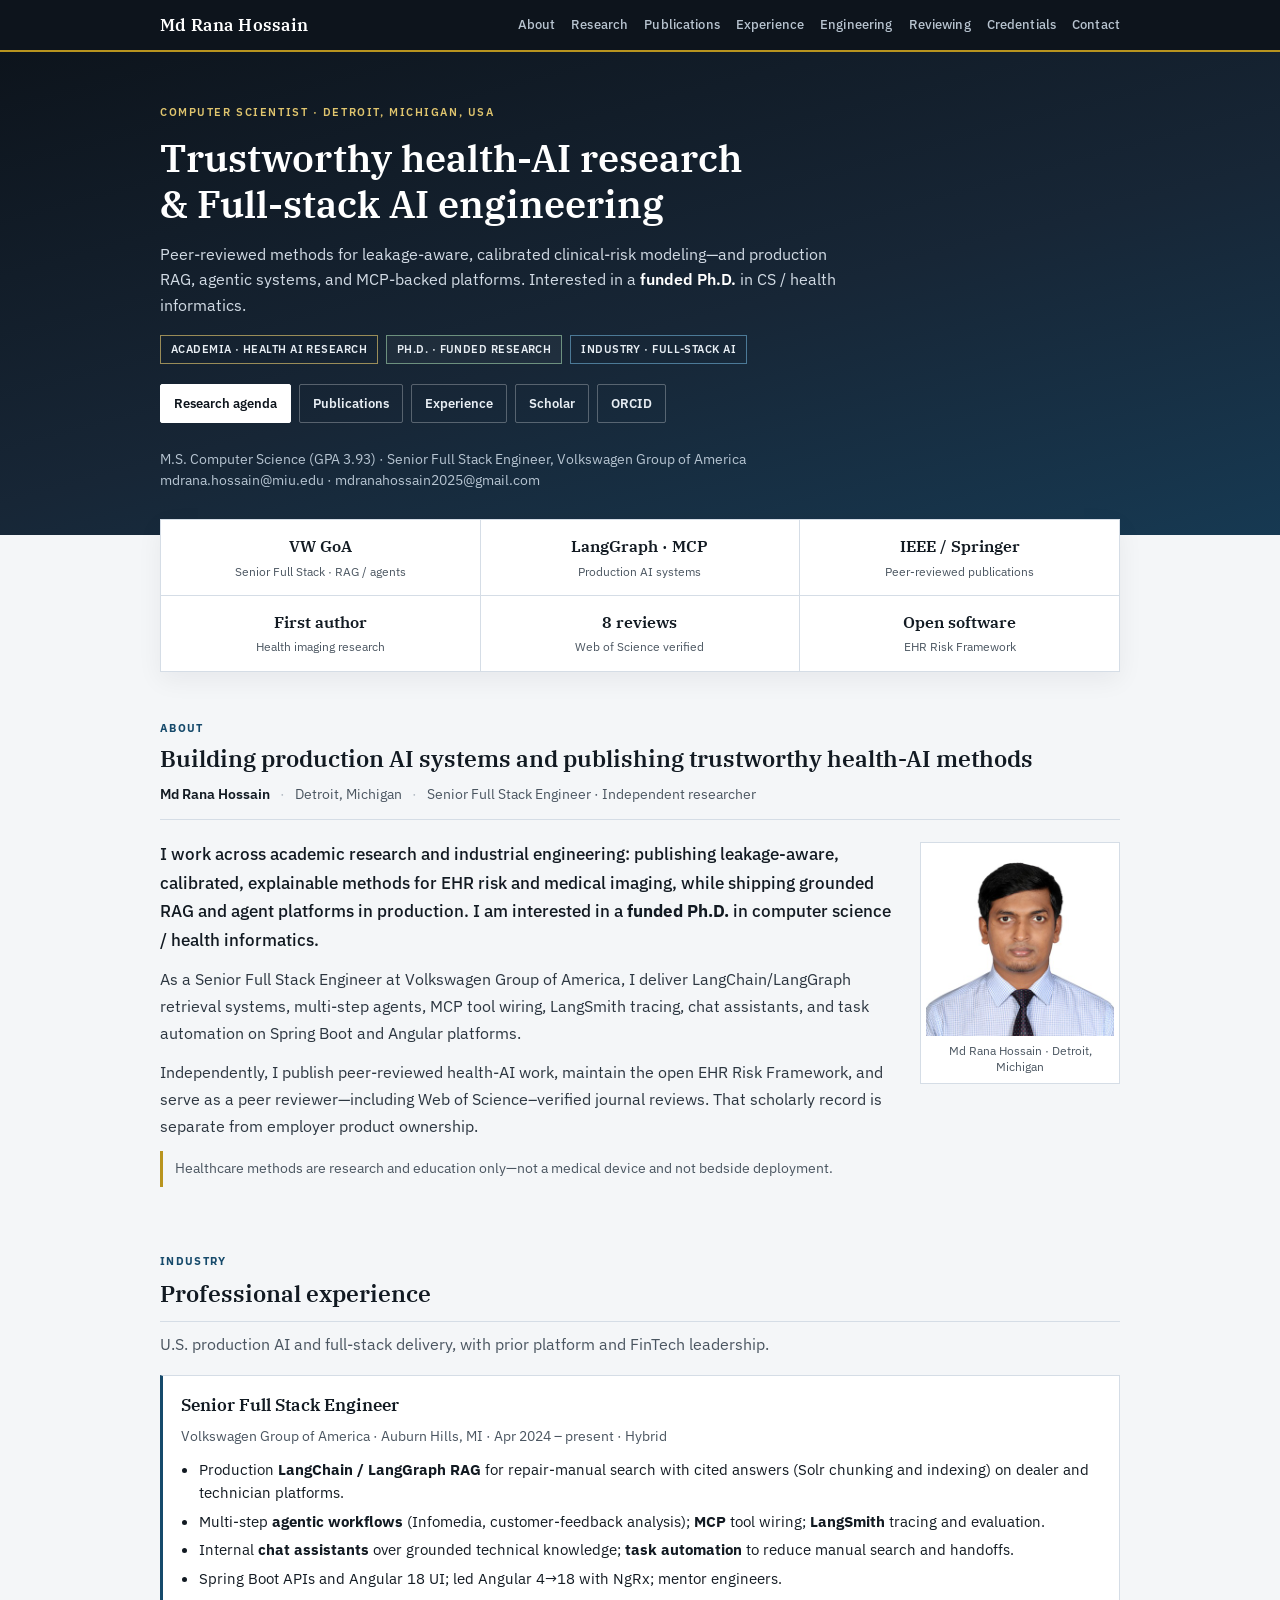
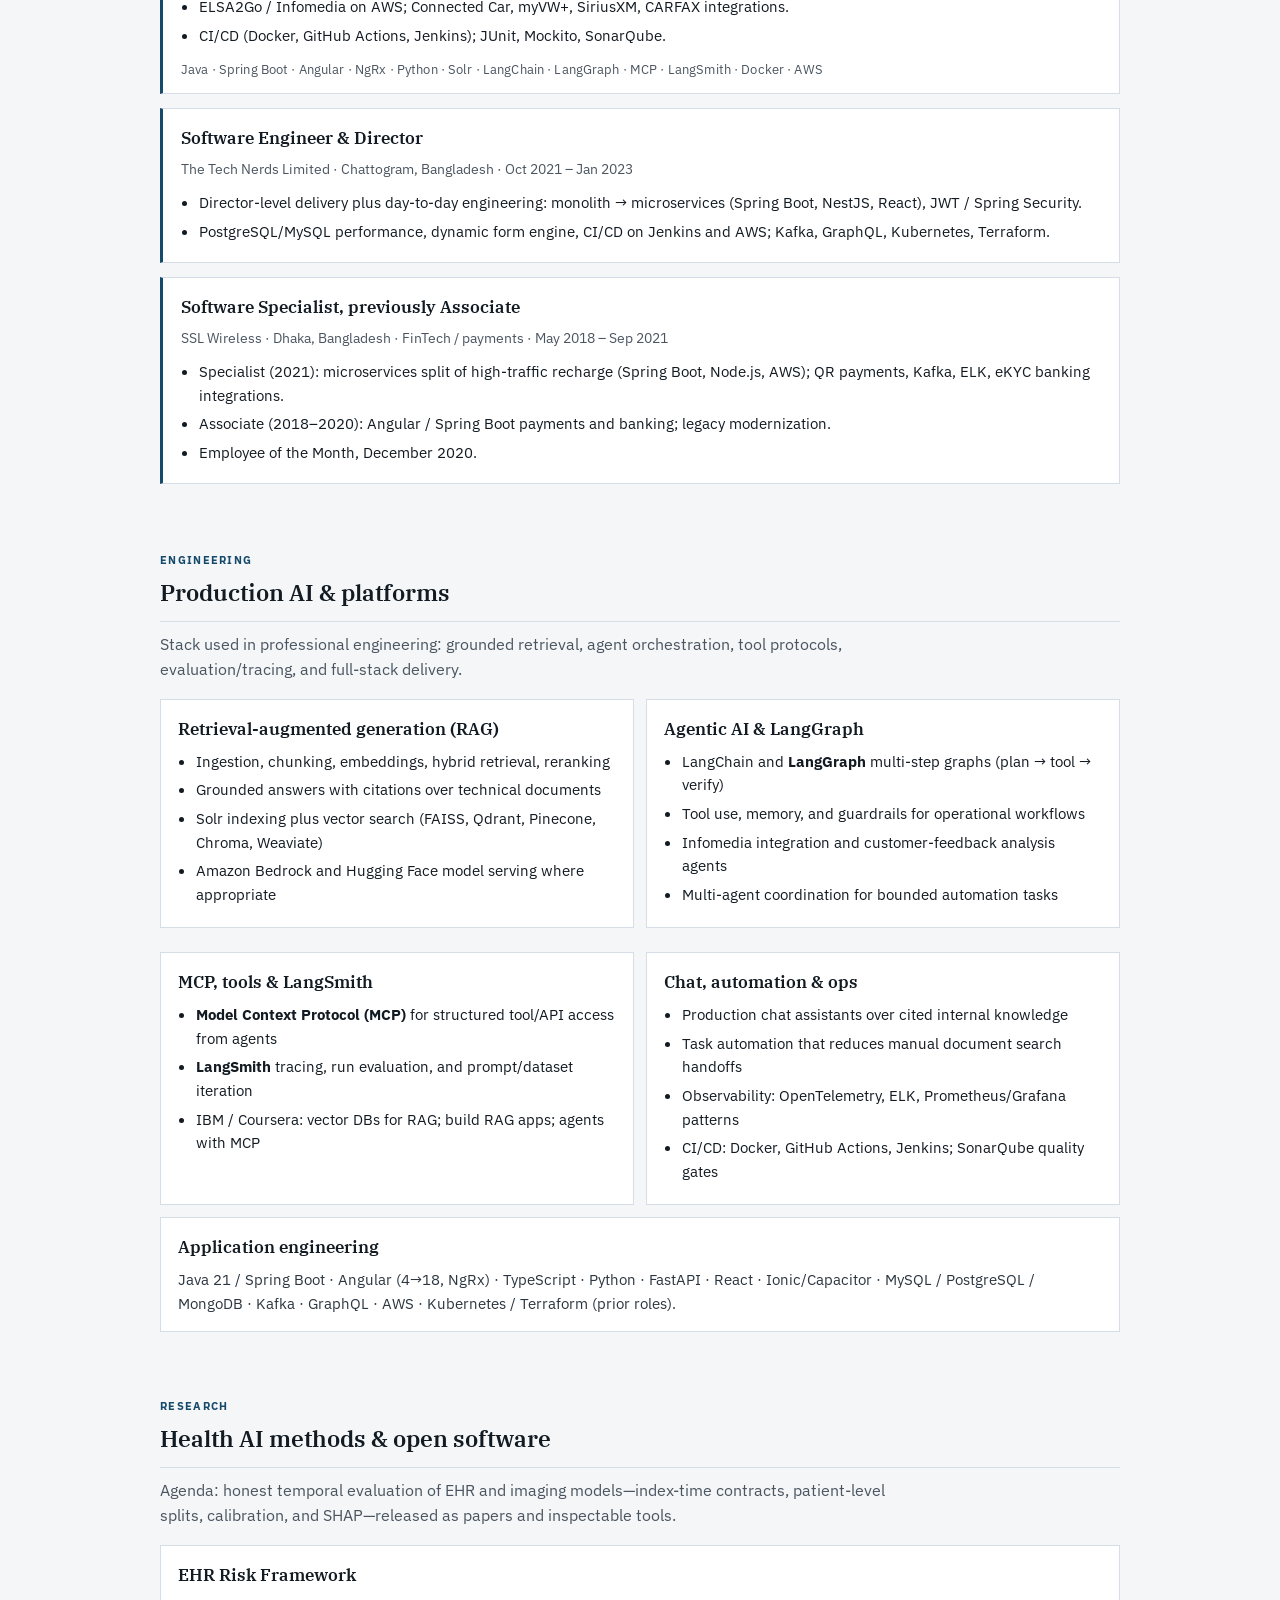
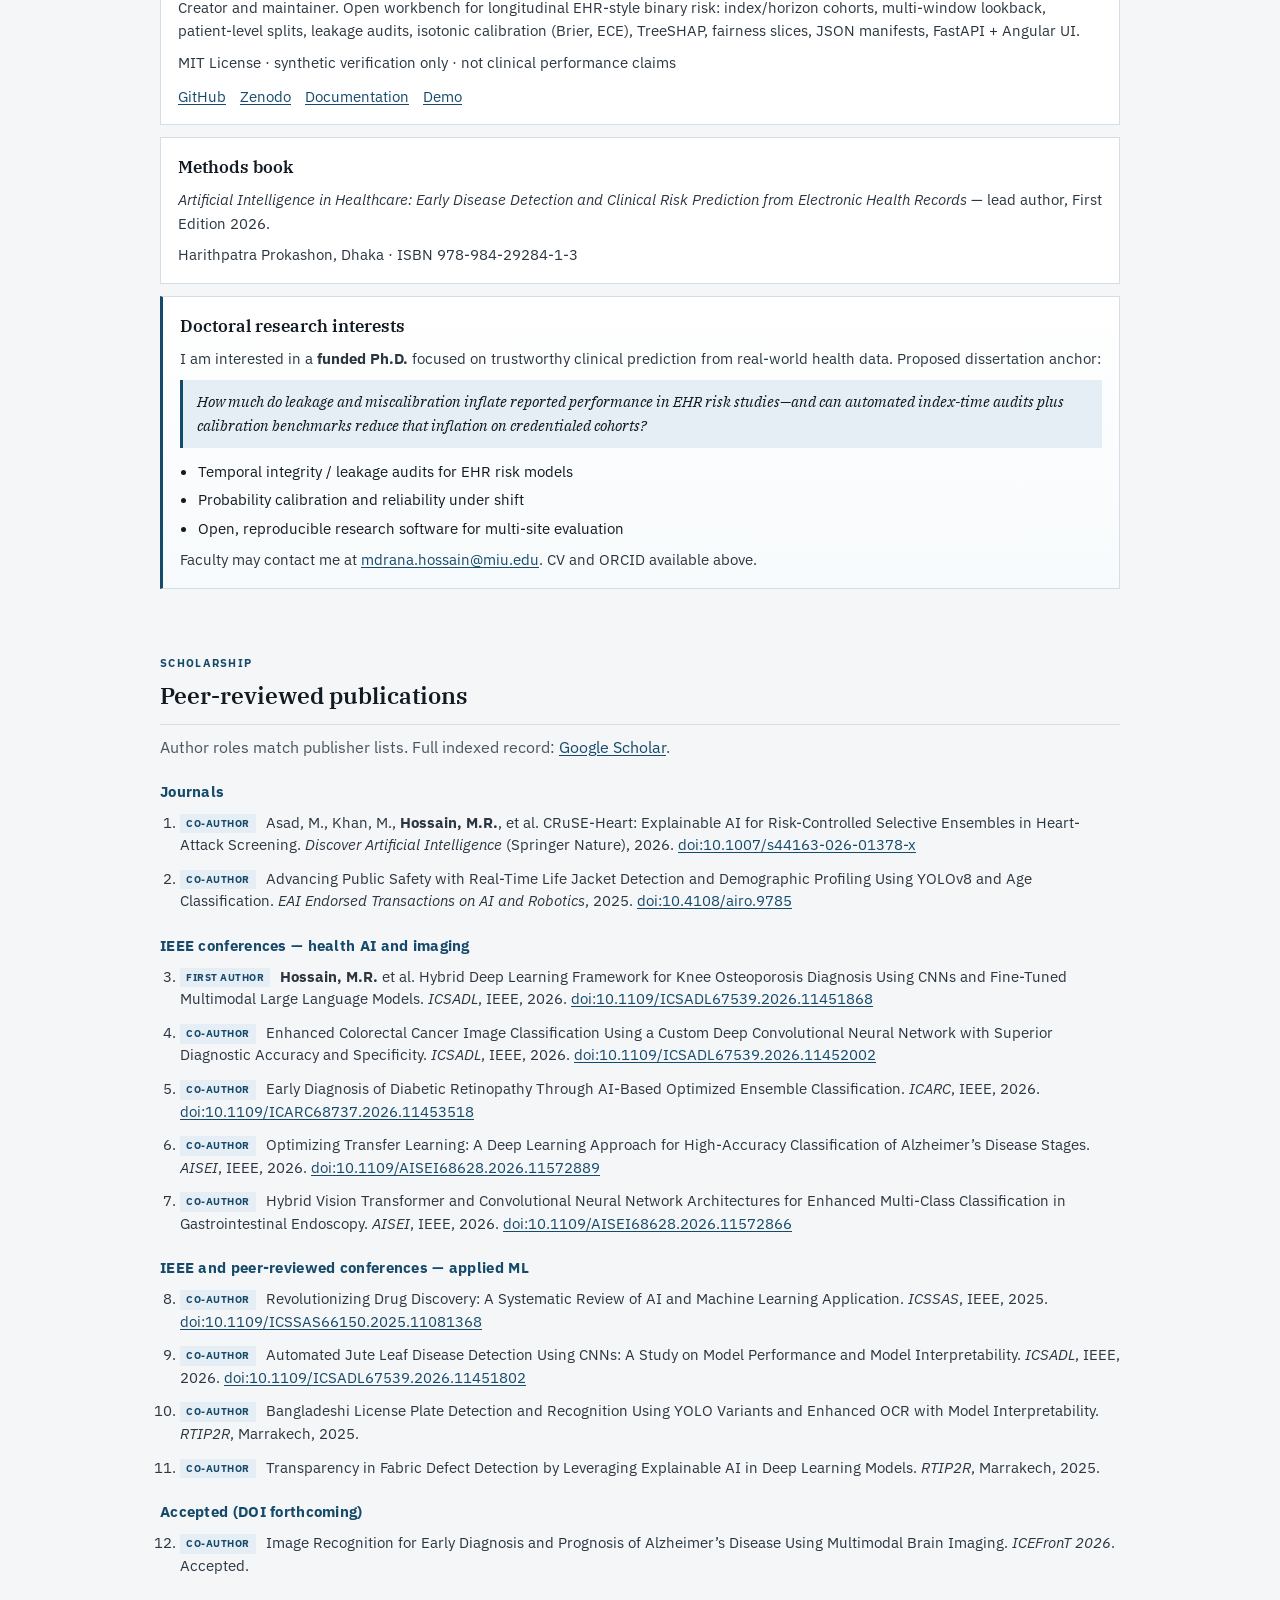
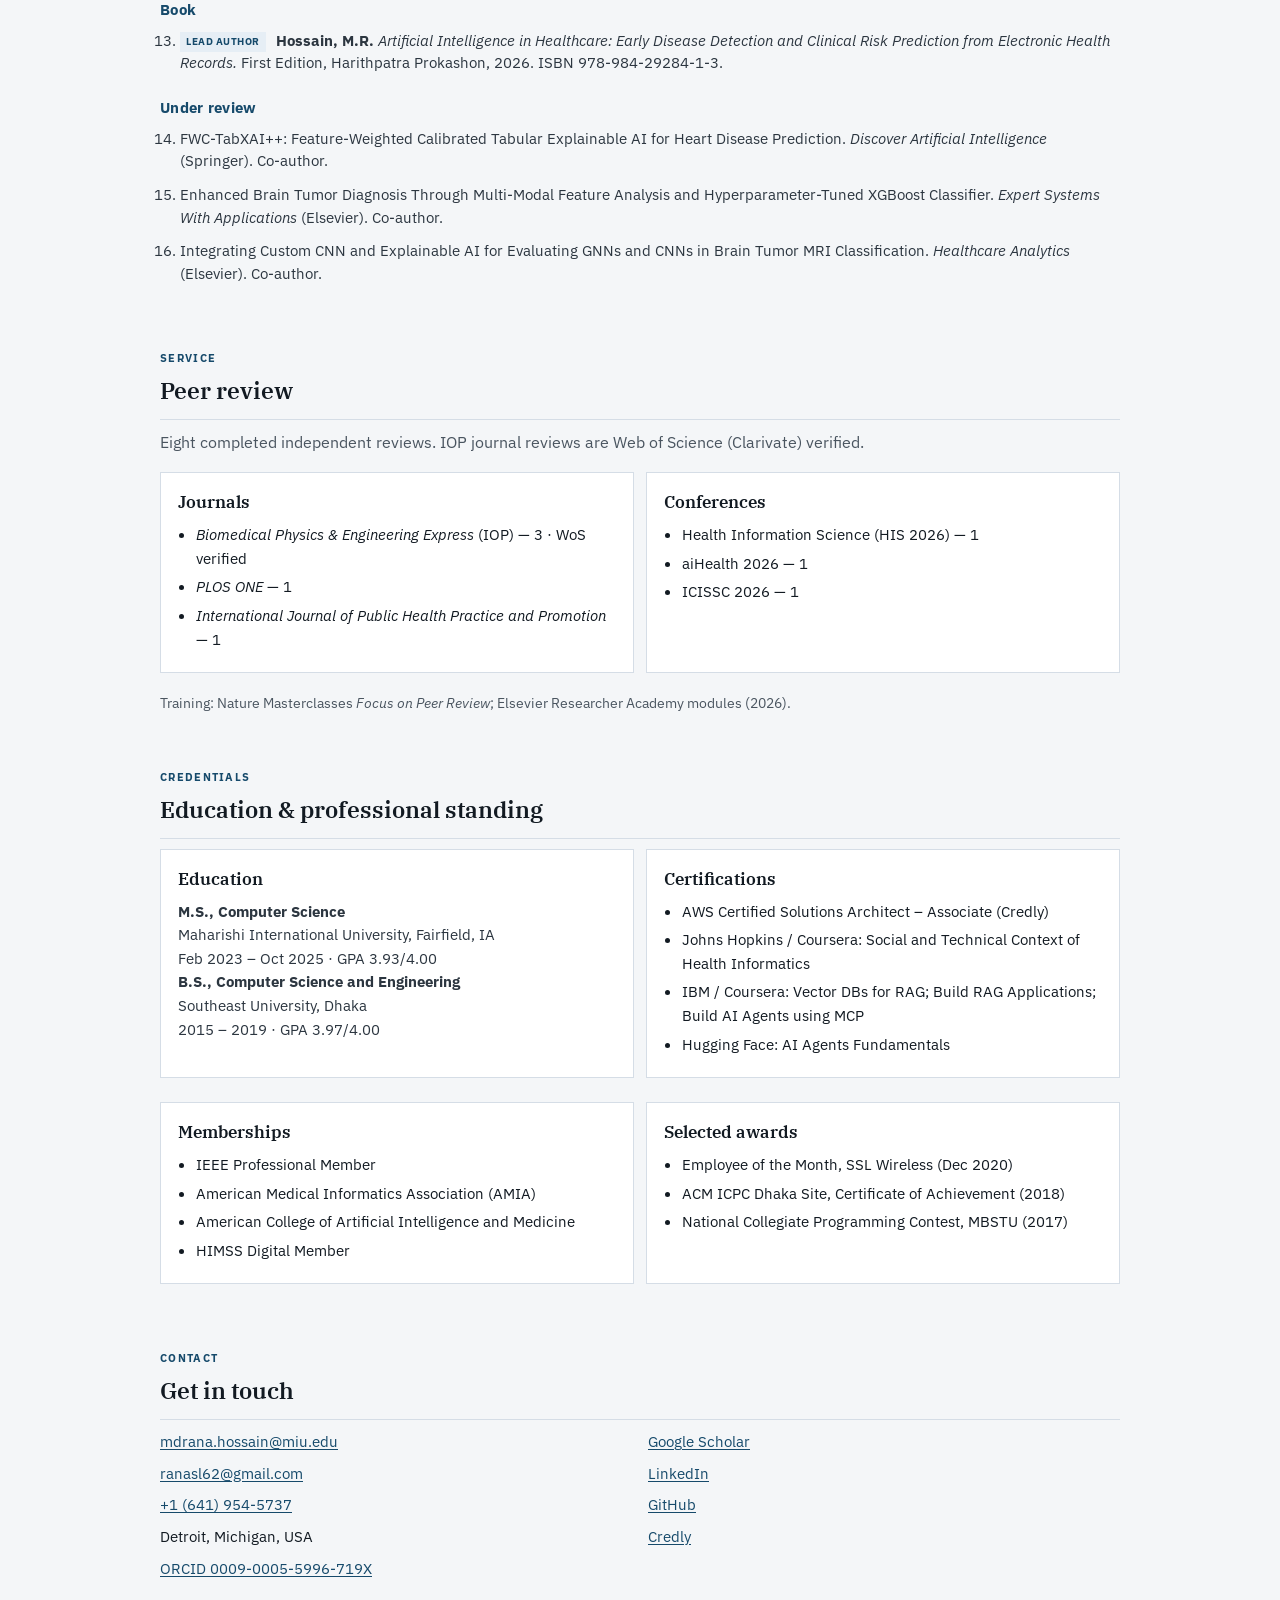
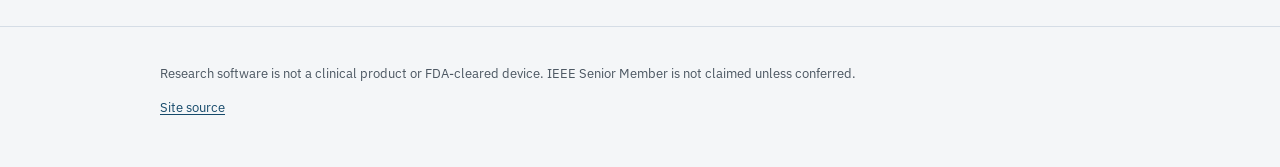
==== index.html @ 2c5e25d8 "update the profile photo update alert updaet" ====
<!DOCTYPE html>
<html lang="en">
<head>
  <meta charset="utf-8" />
  <meta name="viewport" content="width=device-width, initial-scale=1" />
  <title>Md Rana Hossain — Research &amp; Engineering</title>
  <meta name="description" content="Md Rana Hossain. Trustworthy health-AI research, production full-stack AI engineering, and doctoral research interests (EHR risk, RAG, LangGraph, MCP). Detroit, MI." />
  <meta name="author" content="Md Rana Hossain" />
  <link rel="canonical" href="https://ranasl62.github.io/ranasl62/" />
  <meta property="og:title" content="Md Rana Hossain" />
  <meta property="og:description" content="Health-AI research · full-stack AI engineering · interested in a funded Ph.D." />
  <meta property="og:type" content="profile" />
  <link rel="icon" href="favicon.svg" type="image/svg+xml" />
  <link rel="preconnect" href="https://fonts.googleapis.com" />
  <link rel="preconnect" href="https://fonts.gstatic.com" crossorigin />
  <link href="https://fonts.googleapis.com/css2?family=IBM+Plex+Sans:ital,wght@0,400;0,500;0,600;0,700;1,400&family=IBM+Plex+Serif:ital,wght@0,500;0,600;1,400&display=swap" rel="stylesheet" />
  <link rel="stylesheet" href="styles.css" />
  <script type="application/ld+json">
  {
    "@context": "https://schema.org",
    "@type": "Person",
    "name": "Md Rana Hossain",
    "url": "https://ranasl62.github.io/ranasl62/",
    "email": "mdrana.hossain@miu.edu",
    "telephone": "+1-641-954-5737",
    "jobTitle": "Senior Full Stack Engineer",
    "worksFor": { "@type": "Organization", "name": "Volkswagen Group of America" },
    "address": { "@type": "PostalAddress", "addressLocality": "Detroit", "addressRegion": "MI", "addressCountry": "US" },
    "sameAs": [
      "https://orcid.org/0009-0005-5996-719X",
      "https://scholar.google.com/citations?user=GV-UbncAAAAJ",
      "https://github.com/ranasl62",
      "https://www.linkedin.com/in/mdranahossain/"
    ]
  }
  </script>
</head>
<body>
  <a class="skip" href="#content">Skip to content</a>
  <header class="site-header">
    <div class="wrap header-inner">
      <a class="wordmark" href="#top">Md Rana Hossain</a>
      <input type="checkbox" id="nav-toggle" class="nav-toggle" hidden />
      <label for="nav-toggle" class="nav-btn" aria-label="Menu">Menu</label>
      <nav class="nav" aria-label="Primary">
        <a href="#about">About</a>
        <a href="#research">Research</a>
        <a href="#publications">Publications</a>
        <a href="#experience">Experience</a>
        <a href="#engineering">Engineering</a>
        <a href="#reviews">Reviewing</a>
        <a href="#education">Credentials</a>
        <a href="#contact">Contact</a>
      </nav>
    </div>
  </header>

  <section id="top" class="hero">
    <div class="wrap">
      <p class="kicker">Computer scientist · Detroit, Michigan, USA</p>
      <h1>Trustworthy health-AI research<br />& Full-stack AI engineering</h1>
      <p class="deck">Peer-reviewed methods for leakage-aware, calibrated clinical-risk modeling—and production RAG, agentic systems, and MCP-backed platforms. Interested in a <strong>funded Ph.D.</strong> in CS / health informatics.</p>
      <div class="track-row" aria-label="Focus areas">
        <span class="track acad">Academia · Health AI research</span>
        <span class="track phd">Ph.D. · Funded research</span>
        <span class="track eng">Industry · Full-stack AI</span>
      </div>
      <div class="hero-links">
        <a class="btn primary" href="#research">Research agenda</a>
        <a class="btn" href="#publications">Publications</a>
        <a class="btn" href="#experience">Experience</a>
        <a class="btn" href="https://scholar.google.com/citations?user=GV-UbncAAAAJ">Scholar</a>
        <a class="btn" href="https://orcid.org/0009-0005-5996-719X">ORCID</a>
      </div>
      <p class="hero-meta">
        M.S. Computer Science (GPA 3.93) · Senior Full Stack Engineer, Volkswagen Group of America<br />
        mdrana.hossain@miu.edu · mdranahossain2025@gmail.com
      </p>
    </div>
  </section>

  <div class="wrap metrics" role="list">
    <div role="listitem"><strong>VW GoA</strong><span>Senior Full Stack · RAG / agents</span></div>
    <div role="listitem"><strong>LangGraph · MCP</strong><span>Production AI systems</span></div>
    <div role="listitem"><strong>IEEE / Springer</strong><span>Peer-reviewed publications</span></div>
    <div role="listitem"><strong>First author</strong><span>Health imaging research</span></div>
    <div role="listitem"><strong>8 reviews</strong><span>Web of Science verified</span></div>
    <div role="listitem"><strong>Open software</strong><span>EHR Risk Framework</span></div>
  </div>

  <main id="content">
    <section id="about" class="wrap section about">
      <p class="section-kicker">About</p>
      <h2 class="about-title">Building production AI systems and publishing trustworthy health-AI methods</h2>
      <p class="about-byline">
        <span class="byline-name">Md Rana Hossain</span>
        <span class="byline-sep">·</span>
        Detroit, Michigan
        <span class="byline-sep">·</span>
        Senior Full Stack Engineer · Independent researcher
      </p>
      <div class="about-body">
        <figure class="about-photo">
          <img src="photo.jpg" alt="Portrait of Md Rana Hossain" width="200" height="200" />
          <figcaption>Md Rana Hossain · Detroit, Michigan</figcaption>
        </figure>
        <p class="about-lead">I work across academic research and industrial engineering: publishing leakage-aware, calibrated, explainable methods for EHR risk and medical imaging, while shipping grounded RAG and agent platforms in production. I am interested in a <strong>funded Ph.D.</strong> in computer science / health informatics.</p>
        <p>As a Senior Full Stack Engineer at Volkswagen Group of America, I deliver LangChain/LangGraph retrieval systems, multi-step agents, MCP tool wiring, LangSmith tracing, chat assistants, and task automation on Spring Boot and Angular platforms.</p>
        <p>Independently, I publish peer-reviewed health-AI work, maintain the open EHR Risk Framework, and serve as a peer reviewer—including Web of Science–verified journal reviews. That scholarly record is separate from employer product ownership.</p>
        <p class="about-note">Healthcare methods are research and education only—not a medical device and not bedside deployment.</p>
      </div>
    </section>

    <section id="experience" class="wrap section">
      <p class="section-kicker">Industry</p>
      <h2>Professional experience</h2>
      <p class="lead">U.S. production AI and full-stack delivery, with prior platform and FinTech leadership.</p>

      <article class="job">
        <header>
          <h3>Senior Full Stack Engineer</h3>
          <p>Volkswagen Group of America · Auburn Hills, MI · Apr 2024 – present · Hybrid</p>
        </header>
        <ul>
          <li>Production <strong>LangChain / LangGraph RAG</strong> for repair-manual search with cited answers (Solr chunking and indexing) on dealer and technician platforms.</li>
          <li>Multi-step <strong>agentic workflows</strong> (Infomedia, customer-feedback analysis); <strong>MCP</strong> tool wiring; <strong>LangSmith</strong> tracing and evaluation.</li>
          <li>Internal <strong>chat assistants</strong> over grounded technical knowledge; <strong>task automation</strong> to reduce manual search and handoffs.</li>
          <li>Spring Boot APIs and Angular 18 UI; led Angular 4→18 with NgRx; mentor engineers.</li>
          <li>ELSA2Go / Infomedia on AWS; Connected Car, myVW+, SiriusXM, CARFAX integrations.</li>
          <li>CI/CD (Docker, GitHub Actions, Jenkins); JUnit, Mockito, SonarQube.</li>
        </ul>
        <p class="tech">Java · Spring Boot · Angular · NgRx · Python · Solr · LangChain · LangGraph · MCP · LangSmith · Docker · AWS</p>
      </article>

      <article class="job">
        <header>
          <h3>Software Engineer &amp; Director</h3>
          <p>The Tech Nerds Limited · Chattogram, Bangladesh · Oct 2021 – Jan 2023</p>
        </header>
        <ul>
          <li>Director-level delivery plus day-to-day engineering: monolith → microservices (Spring Boot, NestJS, React), JWT / Spring Security.</li>
          <li>PostgreSQL/MySQL performance, dynamic form engine, CI/CD on Jenkins and AWS; Kafka, GraphQL, Kubernetes, Terraform.</li>
        </ul>
      </article>

      <article class="job">
        <header>
          <h3>Software Specialist, previously Associate</h3>
          <p>SSL Wireless · Dhaka, Bangladesh · FinTech / payments · May 2018 – Sep 2021</p>
        </header>
        <ul>
          <li>Specialist (2021): microservices split of high-traffic recharge (Spring Boot, Node.js, AWS); QR payments, Kafka, ELK, eKYC banking integrations.</li>
          <li>Associate (2018–2020): Angular / Spring Boot payments and banking; legacy modernization.</li>
          <li>Employee of the Month, December 2020.</li>
        </ul>
      </article>
    </section>

    <section id="engineering" class="wrap section">
      <p class="section-kicker">Engineering</p>
      <h2>Production AI &amp; platforms</h2>
      <p class="lead">Stack used in professional engineering: grounded retrieval, agent orchestration, tool protocols, evaluation/tracing, and full-stack delivery.</p>

      <div class="grid-2">
        <article class="card">
          <h3>Retrieval-augmented generation (RAG)</h3>
          <ul>
            <li>Ingestion, chunking, embeddings, hybrid retrieval, reranking</li>
            <li>Grounded answers with citations over technical documents</li>
            <li>Solr indexing plus vector search (FAISS, Qdrant, Pinecone, Chroma, Weaviate)</li>
            <li>Amazon Bedrock and Hugging Face model serving where appropriate</li>
          </ul>
        </article>
        <article class="card">
          <h3>Agentic AI &amp; LangGraph</h3>
          <ul>
            <li>LangChain and <strong>LangGraph</strong> multi-step graphs (plan → tool → verify)</li>
            <li>Tool use, memory, and guardrails for operational workflows</li>
            <li>Infomedia integration and customer-feedback analysis agents</li>
            <li>Multi-agent coordination for bounded automation tasks</li>
          </ul>
        </article>
        <article class="card">
          <h3>MCP, tools &amp; LangSmith</h3>
          <ul>
            <li><strong>Model Context Protocol (MCP)</strong> for structured tool/API access from agents</li>
            <li><strong>LangSmith</strong> tracing, run evaluation, and prompt/dataset iteration</li>
            <li>IBM / Coursera: vector DBs for RAG; build RAG apps; agents with MCP</li>
          </ul>
        </article>
        <article class="card">
          <h3>Chat, automation &amp; ops</h3>
          <ul>
            <li>Production chat assistants over cited internal knowledge</li>
            <li>Task automation that reduces manual document search handoffs</li>
            <li>Observability: OpenTelemetry, ELK, Prometheus/Grafana patterns</li>
            <li>CI/CD: Docker, GitHub Actions, Jenkins; SonarQube quality gates</li>
          </ul>
        </article>
      </div>

      <article class="card wide">
        <h3>Application engineering</h3>
        <p>Java 21 / Spring Boot · Angular (4→18, NgRx) · TypeScript · Python · FastAPI · React · Ionic/Capacitor · MySQL / PostgreSQL / MongoDB · Kafka · GraphQL · AWS · Kubernetes / Terraform (prior roles).</p>
      </article>
    </section>

    <section id="research" class="wrap section">
      <p class="section-kicker">Research</p>
      <h2>Health AI methods &amp; open software</h2>
      <p class="lead">Agenda: honest temporal evaluation of EHR and imaging models—index-time contracts, patient-level splits, calibration, and SHAP—released as papers and inspectable tools.</p>
      <article class="card">
        <h3>EHR Risk Framework</h3>
        <p>Creator and maintainer. Open workbench for longitudinal EHR-style binary risk: index/horizon cohorts, multi-window lookback, patient-level splits, leakage audits, isotonic calibration (Brier, ECE), TreeSHAP, fairness slices, JSON manifests, FastAPI + Angular UI.</p>
        <p class="note">MIT License · synthetic verification only · not clinical performance claims</p>
        <p class="links">
          <a href="https://github.com/ranasl62/ehr-risk-framework">GitHub</a>
          <a href="https://doi.org/10.5281/zenodo.21448693">Zenodo</a>
          <a href="https://ehr.larucare.com/">Documentation</a>
          <a href="https://ehr-risk-framework.larucare.com/">Demo</a>
        </p>
      </article>
      <article class="card">
        <h3>Methods book</h3>
        <p><em>Artificial Intelligence in Healthcare: Early Disease Detection and Clinical Risk Prediction from Electronic Health Records</em> — lead author, First Edition 2026.</p>
        <p class="note">Harithpatra Prokashon, Dhaka · ISBN 978-984-29284-1-3</p>
      </article>
      <article class="card wide phd-card">
        <h3>Doctoral research interests</h3>
        <p>I am interested in a <strong>funded Ph.D.</strong> focused on trustworthy clinical prediction from real-world health data. Proposed dissertation anchor:</p>
        <p class="quote">How much do leakage and miscalibration inflate reported performance in EHR risk studies—and can automated index-time audits plus calibration benchmarks reduce that inflation on credentialed cohorts?</p>
        <ul>
          <li>Temporal integrity / leakage audits for EHR risk models</li>
          <li>Probability calibration and reliability under shift</li>
          <li>Open, reproducible research software for multi-site evaluation</li>
        </ul>
        <p class="note">Faculty may contact me at <a href="mailto:mdrana.hossain@miu.edu">mdrana.hossain@miu.edu</a>. CV and ORCID available above.</p>
      </article>
    </section>

    <section id="publications" class="wrap section">
      <p class="section-kicker">Scholarship</p>
      <h2>Peer-reviewed publications</h2>
      <p class="lead">Author roles match publisher lists. Full indexed record: <a href="https://scholar.google.com/citations?user=GV-UbncAAAAJ">Google Scholar</a>.</p>

      <h3 class="sub">Journals</h3>
      <ol class="pubs">
        <li><span class="role">Co-author</span> Asad, M., Khan, M., <strong>Hossain, M.R.</strong>, et al. CRuSE-Heart: Explainable AI for Risk-Controlled Selective Ensembles in Heart-Attack Screening. <em>Discover Artificial Intelligence</em> (Springer Nature), 2026. <a href="https://doi.org/10.1007/s44163-026-01378-x">doi:10.1007/s44163-026-01378-x</a></li>
        <li><span class="role">Co-author</span> Advancing Public Safety with Real-Time Life Jacket Detection and Demographic Profiling Using YOLOv8 and Age Classification. <em>EAI Endorsed Transactions on AI and Robotics</em>, 2025. <a href="https://doi.org/10.4108/airo.9785">doi:10.4108/airo.9785</a></li>
      </ol>

      <h3 class="sub">IEEE conferences — health AI and imaging</h3>
      <ol class="pubs" start="3">
        <li><span class="role">First author</span> <strong>Hossain, M.R.</strong> et al. Hybrid Deep Learning Framework for Knee Osteoporosis Diagnosis Using CNNs and Fine-Tuned Multimodal Large Language Models. <em>ICSADL</em>, IEEE, 2026. <a href="https://doi.org/10.1109/ICSADL67539.2026.11451868">doi:10.1109/ICSADL67539.2026.11451868</a></li>
        <li><span class="role">Co-author</span> Enhanced Colorectal Cancer Image Classification Using a Custom Deep Convolutional Neural Network with Superior Diagnostic Accuracy and Specificity. <em>ICSADL</em>, IEEE, 2026. <a href="https://doi.org/10.1109/ICSADL67539.2026.11452002">doi:10.1109/ICSADL67539.2026.11452002</a></li>
        <li><span class="role">Co-author</span> Early Diagnosis of Diabetic Retinopathy Through AI-Based Optimized Ensemble Classification. <em>ICARC</em>, IEEE, 2026. <a href="https://doi.org/10.1109/ICARC68737.2026.11453518">doi:10.1109/ICARC68737.2026.11453518</a></li>
        <li><span class="role">Co-author</span> Optimizing Transfer Learning: A Deep Learning Approach for High-Accuracy Classification of Alzheimer’s Disease Stages. <em>AISEI</em>, IEEE, 2026. <a href="https://doi.org/10.1109/AISEI68628.2026.11572889">doi:10.1109/AISEI68628.2026.11572889</a></li>
        <li><span class="role">Co-author</span> Hybrid Vision Transformer and Convolutional Neural Network Architectures for Enhanced Multi-Class Classification in Gastrointestinal Endoscopy. <em>AISEI</em>, IEEE, 2026. <a href="https://doi.org/10.1109/AISEI68628.2026.11572866">doi:10.1109/AISEI68628.2026.11572866</a></li>
      </ol>

      <h3 class="sub">IEEE and peer-reviewed conferences — applied ML</h3>
      <ol class="pubs" start="8">
        <li><span class="role">Co-author</span> Revolutionizing Drug Discovery: A Systematic Review of AI and Machine Learning Application. <em>ICSSAS</em>, IEEE, 2025. <a href="https://doi.org/10.1109/ICSSAS66150.2025.11081368">doi:10.1109/ICSSAS66150.2025.11081368</a></li>
        <li><span class="role">Co-author</span> Automated Jute Leaf Disease Detection Using CNNs: A Study on Model Performance and Model Interpretability. <em>ICSADL</em>, IEEE, 2026. <a href="https://doi.org/10.1109/ICSADL67539.2026.11451802">doi:10.1109/ICSADL67539.2026.11451802</a></li>
        <li><span class="role">Co-author</span> Bangladeshi License Plate Detection and Recognition Using YOLO Variants and Enhanced OCR with Model Interpretability. <em>RTIP2R</em>, Marrakech, 2025.</li>
        <li><span class="role">Co-author</span> Transparency in Fabric Defect Detection by Leveraging Explainable AI in Deep Learning Models. <em>RTIP2R</em>, Marrakech, 2025.</li>
      </ol>

      <h3 class="sub">Accepted (DOI forthcoming)</h3>
      <ol class="pubs" start="12">
        <li><span class="role">Co-author</span> Image Recognition for Early Diagnosis and Prognosis of Alzheimer’s Disease Using Multimodal Brain Imaging. <em>ICEFronT 2026</em>. Accepted.</li>
      </ol>

      <h3 class="sub">Book</h3>
      <ol class="pubs" start="13">
        <li><span class="role">Lead author</span> <strong>Hossain, M.R.</strong> <em>Artificial Intelligence in Healthcare: Early Disease Detection and Clinical Risk Prediction from Electronic Health Records.</em> First Edition, Harithpatra Prokashon, 2026. ISBN 978-984-29284-1-3.</li>
      </ol>

      <h3 class="sub">Under review</h3>
      <ol class="pubs" start="14">
        <li>FWC-TabXAI++: Feature-Weighted Calibrated Tabular Explainable AI for Heart Disease Prediction. <em>Discover Artificial Intelligence</em> (Springer). Co-author.</li>
        <li>Enhanced Brain Tumor Diagnosis Through Multi-Modal Feature Analysis and Hyperparameter-Tuned XGBoost Classifier. <em>Expert Systems With Applications</em> (Elsevier). Co-author.</li>
        <li>Integrating Custom CNN and Explainable AI for Evaluating GNNs and CNNs in Brain Tumor MRI Classification. <em>Healthcare Analytics</em> (Elsevier). Co-author.</li>
      </ol>
    </section>

    <section id="reviews" class="wrap section">
      <p class="section-kicker">Service</p>
      <h2>Peer review</h2>
      <p class="lead">Eight completed independent reviews. IOP journal reviews are Web of Science (Clarivate) verified.</p>
      <div class="grid-2">
        <article class="card">
          <h3>Journals</h3>
          <ul>
            <li><em>Biomedical Physics &amp; Engineering Express</em> (IOP) — 3 · WoS verified</li>
            <li><em>PLOS ONE</em> — 1</li>
            <li><em>International Journal of Public Health Practice and Promotion</em> — 1</li>
          </ul>
        </article>
        <article class="card">
          <h3>Conferences</h3>
          <ul>
            <li>Health Information Science (HIS 2026) — 1</li>
            <li>aiHealth 2026 — 1</li>
            <li>ICISSC 2026 — 1</li>
          </ul>
        </article>
      </div>
      <p class="note">Training: Nature Masterclasses <em>Focus on Peer Review</em>; Elsevier Researcher Academy modules (2026).</p>
    </section>

    <section id="education" class="wrap section">
      <p class="section-kicker">Credentials</p>
      <h2>Education &amp; professional standing</h2>
      <div class="grid-2">
        <article class="card">
          <h3>Education</h3>
          <p><strong>M.S., Computer Science</strong><br />Maharishi International University, Fairfield, IA<br />Feb 2023 – Oct 2025 · GPA 3.93/4.00</p>
          <p><strong>B.S., Computer Science and Engineering</strong><br />Southeast University, Dhaka<br />2015 – 2019 · GPA 3.97/4.00</p>
        </article>
        <article class="card">
          <h3>Certifications</h3>
          <ul>
            <li>AWS Certified Solutions Architect – Associate (Credly)</li>
            <li>Johns Hopkins / Coursera: Social and Technical Context of Health Informatics</li>
            <li>IBM / Coursera: Vector DBs for RAG; Build RAG Applications; Build AI Agents using MCP</li>
            <li>Hugging Face: AI Agents Fundamentals</li>
          </ul>
        </article>
        <article class="card">
          <h3>Memberships</h3>
          <ul>
            <li>IEEE Professional Member</li>
            <li>American Medical Informatics Association (AMIA)</li>
            <li>American College of Artificial Intelligence and Medicine</li>
            <li>HIMSS Digital Member</li>
          </ul>
        </article>
        <article class="card">
          <h3>Selected awards</h3>
          <ul>
            <li>Employee of the Month, SSL Wireless (Dec 2020)</li>
            <li>ACM ICPC Dhaka Site, Certificate of Achievement (2018)</li>
            <li>National Collegiate Programming Contest, MBSTU (2017)</li>
          </ul>
        </article>
      </div>
    </section>

    <section id="contact" class="wrap section">
      <p class="section-kicker">Contact</p>
      <h2>Get in touch</h2>
      <ul class="contact">
        <li><a href="mailto:mdrana.hossain@miu.edu">mdrana.hossain@miu.edu</a></li>
        <li><a href="mailto:ranasl62@gmail.com">ranasl62@gmail.com</a></li>
        <li><a href="tel:+16419545737">+1 (641) 954-5737</a></li>
        <li>Detroit, Michigan, USA</li>
        <li><a href="https://orcid.org/0009-0005-5996-719X">ORCID 0009-0005-5996-719X</a></li>
        <li><a href="https://scholar.google.com/citations?user=GV-UbncAAAAJ">Google Scholar</a></li>
        <li><a href="https://www.linkedin.com/in/mdranahossain/">LinkedIn</a></li>
        <li><a href="https://github.com/ranasl62">GitHub</a></li>
        <li><a href="https://www.credly.com/users/md-rana-ranasl62-gmail-com">Credly</a></li>
      </ul>
    </section>
  </main>

  <footer class="site-footer">
    <div class="wrap">
      <p>Research software is not a clinical product or FDA-cleared device. IEEE Senior Member is not claimed unless conferred.</p>
      <p><a href="https://github.com/ranasl62/ranasl62">Site source</a></p>
    </div>
  </footer>

  <div id="engage" class="engage" hidden>
    <div class="engage-backdrop" data-engage-dismiss tabindex="-1" aria-hidden="true"></div>
    <aside class="engage-panel" role="dialog" aria-modal="true" aria-labelledby="engage-title" aria-describedby="engage-copy">
      <button type="button" class="engage-close" data-engage-dismiss aria-label="Dismiss">×</button>
      <p class="engage-kicker">Still here?</p>
      <h2 id="engage-title">Thanks for reading carefully.</h2>
      <p id="engage-copy">If something here fits a lab, a team, or a collaboration—I’d like to hear from you.</p>
      <div class="engage-actions">
        <a class="engage-btn primary" href="mailto:mdrana.hossain@miu.edu?subject=Hello%20from%20your%20site">Say hello</a>
        <a class="engage-btn" href="https://www.linkedin.com/in/mdranahossain/" target="_blank" rel="noopener noreferrer">Connect</a>
        <a class="engage-btn" href="mailto:mdrana.hossain@miu.edu?subject=Opportunity%20%2F%20hire%20inquiry">Hire / collaborate</a>
      </div>
      <button type="button" class="engage-later" data-engage-dismiss>Not now</button>
    </aside>
  </div>

  <script src="engage.js" defer></script>
</body>
</html>
---- styles.css ----
:root {
  --ink: #121a22;
  --muted: #4a5560;
  --line: #d5dde6;
  --paper: #f4f6f8;
  --card: #ffffff;
  --accent: #164a6b;
  --accent-soft: #e6eef5;
  --rule: #b8941f;
  --header: #0d141c;
  --font: "IBM Plex Sans", "Segoe UI", Helvetica, Arial, sans-serif;
  --serif: "IBM Plex Serif", Georgia, "Times New Roman", serif;
}

*, *::before, *::after { box-sizing: border-box; }
html { scroll-behavior: smooth; }
body {
  margin: 0;
  font-family: var(--font);
  color: var(--ink);
  background: var(--paper);
  line-height: 1.55;
  font-size: 16px;
  -webkit-font-smoothing: antialiased;
}
a { color: var(--accent); text-underline-offset: 2px; }
a:hover { color: #0f3349; }
a:focus-visible,
.btn:focus-visible,
.nav a:focus-visible,
.nav-btn:focus-visible {
  outline: 2px solid #c9a227;
  outline-offset: 2px;
}
.skip {
  position: absolute;
  left: -999px;
  top: 0;
}
.skip:focus { left: 12px; background: #fff; padding: 8px; z-index: 100; }

.wrap {
  width: min(960px, calc(100% - 40px));
  margin-inline: auto;
}

.site-header {
  position: sticky;
  top: 0;
  z-index: 20;
  background: var(--header);
  color: #e8eef4;
  border-bottom: 2px solid var(--rule);
}
.header-inner {
  display: flex;
  align-items: center;
  justify-content: space-between;
  gap: 16px;
  padding: 12px 0;
  width: min(960px, calc(100% - 40px));
}
.wordmark {
  font-family: var(--serif);
  font-weight: 600;
  font-size: 1.05rem;
  color: #fff;
  text-decoration: none;
  letter-spacing: 0.01em;
}
.nav { display: flex; flex-wrap: wrap; gap: 4px 16px; }
.nav a {
  color: #b8c4d0;
  text-decoration: none;
  font-size: 0.8rem;
  font-weight: 500;
  letter-spacing: 0.01em;
}
.nav a:hover { color: #fff; }
.nav-btn {
  display: none;
  font-size: 0.85rem;
  font-weight: 600;
  color: #fff;
  border: 1px solid #5a6d82;
  padding: 6px 10px;
  border-radius: 2px;
  cursor: pointer;
}

.hero {
  background: linear-gradient(165deg, #0d141c 0%, #172636 55%, #164a6b 140%);
  color: #eef3f7;
  padding: 52px 0 44px;
}
.kicker {
  text-transform: uppercase;
  letter-spacing: 0.14em;
  font-size: 0.7rem;
  font-weight: 600;
  color: #e0c56e;
  margin: 0 0 14px;
}
.hero h1 {
  font-family: var(--serif);
  font-weight: 600;
  font-size: clamp(1.65rem, 3.8vw, 2.35rem);
  line-height: 1.22;
  margin: 0 0 14px;
  color: #fff;
}
.deck {
  max-width: 44rem;
  margin: 0 0 18px;
  color: #d2dbe5;
  font-size: 1.02rem;
  line-height: 1.55;
  font-weight: 400;
}
.deck strong { color: #fff; font-weight: 600; }
.track-row {
  display: flex;
  flex-wrap: wrap;
  gap: 8px;
  margin-bottom: 20px;
}
.track {
  font-size: 0.7rem;
  font-weight: 600;
  letter-spacing: 0.04em;
  text-transform: uppercase;
  padding: 5px 10px;
  border: 1px solid rgba(255,255,255,0.28);
  color: #e8eef4;
}
.track.eng { border-color: rgba(120, 190, 230, 0.55); }
.track.acad { border-color: rgba(224, 197, 110, 0.65); }
.track.phd { border-color: rgba(160, 210, 170, 0.6); background: rgba(255,255,255,0.04); }
.hero-links { display: flex; flex-wrap: wrap; gap: 8px; }
.btn {
  display: inline-block;
  text-decoration: none;
  border: 1px solid rgba(255,255,255,0.28);
  color: #e8eef4;
  padding: 8px 13px;
  font-size: 0.84rem;
  font-weight: 600;
  border-radius: 2px;
}
.btn:hover { background: rgba(255,255,255,0.08); color: #fff; }
.btn.primary {
  background: #fff;
  border-color: #fff;
  color: var(--header);
}
.btn.primary:hover { background: #e8eef4; color: var(--header); }
.hero-meta {
  margin: 26px 0 0;
  font-size: 0.88rem;
  color: #b7c5d2;
  line-height: 1.5;
}

.metrics {
  display: grid;
  grid-template-columns: repeat(3, 1fr);
  gap: 1px;
  background: var(--line);
  border: 1px solid var(--line);
  margin-top: -16px;
  margin-bottom: 4px;
  position: relative;
  z-index: 2;
  box-shadow: 0 8px 24px rgba(16, 24, 32, 0.06);
}
.metrics > div {
  background: var(--card);
  padding: 14px 12px;
  text-align: center;
}
.metrics strong {
  display: block;
  font-family: var(--serif);
  font-size: 0.98rem;
  font-weight: 600;
  margin-bottom: 3px;
  color: var(--ink);
}
.metrics span {
  display: block;
  font-size: 0.78rem;
  color: var(--muted);
}

.section { padding: 44px 0 10px; }
.section-kicker {
  margin: 0 0 6px;
  text-transform: uppercase;
  letter-spacing: 0.12em;
  font-size: 0.68rem;
  font-weight: 700;
  color: var(--accent);
}
.section h2 {
  font-family: var(--serif);
  font-size: 1.45rem;
  font-weight: 600;
  margin: 0 0 10px;
  padding-bottom: 10px;
  border-bottom: 1px solid var(--line);
  color: var(--ink);
}
.lead {
  color: var(--muted);
  margin: 0 0 18px;
  font-size: 0.98rem;
  max-width: 46rem;
}

/* About */
.about-title {
  font-family: var(--serif);
  font-size: clamp(1.35rem, 2.8vw, 1.75rem);
  font-weight: 600;
  line-height: 1.3;
  margin: 0 0 12px;
  border-bottom: 0 !important;
  padding-bottom: 0 !important;
}
.about-byline {
  margin: 0 0 20px;
  padding-bottom: 14px;
  border-bottom: 1px solid var(--line);
  font-size: 0.9rem;
  color: var(--muted);
}
.byline-name { font-weight: 600; color: var(--ink); }
.byline-sep { margin: 0 7px; color: #b0b8c0; }
.about-body {
  font-size: 1.02rem;
  line-height: 1.65;
  color: #2c3640;
}
.about-body::after {
  content: "";
  display: table;
  clear: both;
}
.about-photo {
  float: right;
  width: 200px;
  margin: 2px 0 16px 28px;
  background: var(--card);
  border: 1px solid var(--line);
  padding: 5px 5px 8px;
}
.about-photo img {
  display: block;
  width: 100%;
  height: auto;
  aspect-ratio: 1;
  object-fit: cover;
  object-position: center 22%;
}
.about-photo figcaption {
  margin-top: 7px;
  padding: 0 3px;
  font-size: 0.75rem;
  line-height: 1.35;
  color: var(--muted);
  text-align: center;
}
.about-lead {
  margin: 0 0 12px;
  font-size: 1.08rem;
  color: var(--ink);
  font-weight: 500;
}
.about-body > p { margin: 0 0 12px; }
.about-note {
  font-size: 0.88rem;
  color: var(--muted);
  border-left: 3px solid var(--rule);
  padding: 6px 0 6px 12px;
  margin-top: 6px !important;
  background: transparent;
}

.grid-2 {
  display: grid;
  grid-template-columns: 1fr 1fr;
  gap: 12px;
}
.card {
  background: var(--card);
  border: 1px solid var(--line);
  padding: 16px 17px;
  margin-bottom: 12px;
}
.card.wide { grid-column: 1 / -1; }
.phd-card {
  border-left: 3px solid var(--accent);
  background: linear-gradient(180deg, #fff 0%, #f7fafc 100%);
}
.phd-card .quote {
  font-family: var(--serif);
  font-style: italic;
  color: var(--ink);
  margin: 10px 0 12px;
  padding: 10px 14px;
  background: var(--accent-soft);
  border-left: 3px solid var(--accent);
}
.card h3, .job h3 {
  font-family: var(--serif);
  font-size: 1.05rem;
  margin: 0 0 8px;
  font-weight: 600;
}
.card ul, .job ul { margin: 0; padding-left: 18px; }
.card li, .job li { margin-bottom: 5px; font-size: 0.95rem; }
.card p { margin: 0; font-size: 0.95rem; color: #2c3640; }
.note { color: var(--muted); font-size: 0.88rem; margin: 8px 0 0 !important; }
.links { display: flex; flex-wrap: wrap; gap: 14px; margin-top: 10px !important; }
.sub {
  font-size: 0.92rem;
  margin: 22px 0 8px;
  color: var(--accent);
  font-weight: 700;
  letter-spacing: 0.02em;
}
.role {
  display: inline-block;
  font-size: 0.65rem;
  font-weight: 700;
  letter-spacing: 0.05em;
  text-transform: uppercase;
  color: var(--accent);
  background: var(--accent-soft);
  border: 0;
  padding: 2px 6px;
  margin-right: 6px;
  vertical-align: 1px;
}
.pubs {
  padding-left: 20px;
  margin: 0 0 8px;
}
.pubs li {
  margin-bottom: 11px;
  font-size: 0.94rem;
  line-height: 1.5;
  color: #2c3640;
}

.job {
  background: var(--card);
  border: 1px solid var(--line);
  border-left: 3px solid var(--accent);
  padding: 16px 18px 14px 18px;
  margin-bottom: 14px;
}
.job header p {
  margin: 0 0 10px;
  color: var(--muted);
  font-size: 0.88rem;
}
.tech {
  margin: 12px 0 0;
  font-size: 0.8rem;
  color: var(--muted);
  letter-spacing: 0.01em;
}

.contact {
  list-style: none;
  padding: 0;
  columns: 2;
  margin: 0;
}
.contact li { margin: 0 0 8px; break-inside: avoid; font-size: 0.95rem; }

.site-footer {
  margin-top: 36px;
  padding: 24px 0 36px;
  border-top: 1px solid var(--line);
  color: var(--muted);
  font-size: 0.82rem;
}

.engage {
  position: fixed;
  inset: 0;
  z-index: 40;
  display: flex;
  align-items: center;
  justify-content: center;
  padding: 20px;
  opacity: 0;
  pointer-events: none;
  transition: opacity 0.28s ease;
}
.engage.is-visible {
  opacity: 1;
  pointer-events: auto;
}
.engage-backdrop {
  position: absolute;
  inset: 0;
  background: rgba(13, 20, 28, 0.48);
  cursor: pointer;
}
.engage-panel {
  position: relative;
  z-index: 1;
  width: min(420px, 100%);
  padding: 24px 22px 18px;
  background: var(--card);
  border: 1px solid var(--line);
  border-left: 3px solid var(--accent);
  box-shadow: 0 24px 56px rgba(13, 20, 28, 0.22);
  transform: translateY(12px) scale(0.98);
  transition: transform 0.28s ease;
}
.engage.is-visible .engage-panel {
  transform: translateY(0) scale(1);
}
.engage-close {
  position: absolute;
  top: 10px;
  right: 12px;
  border: 0;
  background: transparent;
  color: var(--muted);
  font-size: 1.35rem;
  line-height: 1;
  cursor: pointer;
  padding: 4px 8px;
}
.engage-close:hover { color: var(--ink); }
.engage-kicker {
  margin: 0 0 8px;
  text-transform: uppercase;
  letter-spacing: 0.12em;
  font-size: 0.68rem;
  font-weight: 700;
  color: var(--accent);
}
.engage-panel h2 {
  font-family: var(--serif);
  font-size: 1.28rem;
  font-weight: 600;
  margin: 0 0 10px;
  padding: 0;
  border: 0;
  color: var(--ink);
  line-height: 1.3;
}
.engage #engage-copy {
  margin: 0 0 18px;
  font-size: 0.95rem;
  color: #24303a;
  line-height: 1.55;
}
.engage-actions {
  display: flex;
  flex-wrap: wrap;
  gap: 8px;
  margin-bottom: 10px;
}
.engage-btn {
  display: inline-block;
  text-decoration: none;
  font-size: 0.82rem;
  font-weight: 600;
  padding: 9px 12px;
  border: 1px solid var(--line);
  color: var(--accent);
  border-radius: 2px;
  background: #fff;
}
.engage-btn:hover { background: var(--accent-soft); color: #0f3349; }
.engage-btn.primary {
  background: var(--accent);
  border-color: var(--accent);
  color: #fff;
}
.engage-btn.primary:hover {
  background: #0f3349;
  border-color: #0f3349;
  color: #fff;
}
.engage-later {
  display: block;
  width: 100%;
  border: 0;
  background: transparent;
  color: var(--muted);
  font-size: 0.78rem;
  cursor: pointer;
  padding: 6px 0 0;
  text-align: left;
  font-family: inherit;
}
.engage-later:hover { color: var(--ink); }

@media (prefers-reduced-motion: reduce) {
  .engage,
  .engage-panel { transition: none; }
}

html.engage-open {
  overflow: hidden;
}

@media (max-width: 800px) {
  .metrics { grid-template-columns: repeat(2, 1fr); }
  .grid-2 { grid-template-columns: 1fr; }
  .contact { columns: 1; }
  .nav-btn { display: inline-block; }
  .nav {
    display: none;
    flex-direction: column;
    width: 100%;
    padding-bottom: 10px;
  }
  .header-inner { flex-wrap: wrap; }
  .nav-toggle:checked ~ .nav { display: flex; }
  .about-photo {
    float: none;
    width: min(220px, 65%);
    margin: 0 auto 18px;
  }
  .hero h1 { max-width: none; }
  .hero-links { justify-content: flex-start; }
  .engage { padding: 16px; }
  .engage-panel { padding: 22px 18px 16px; }
}
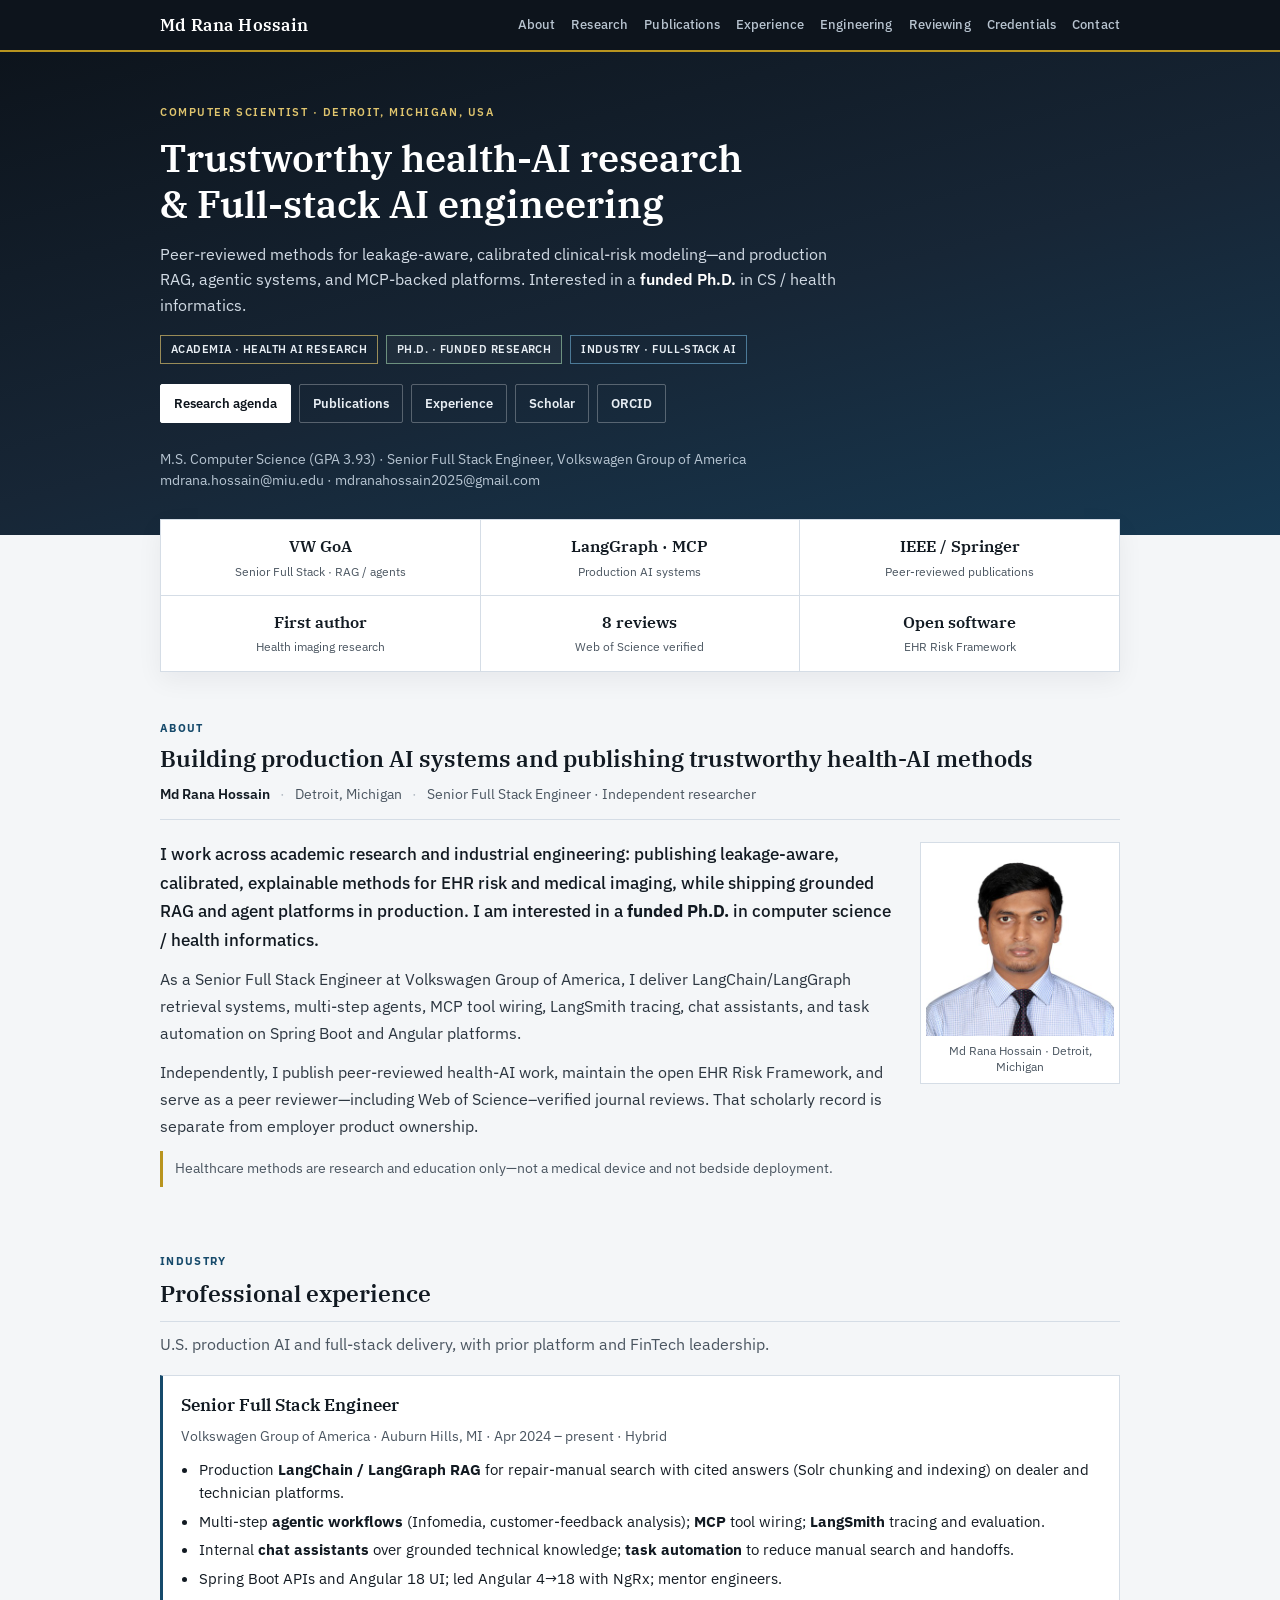
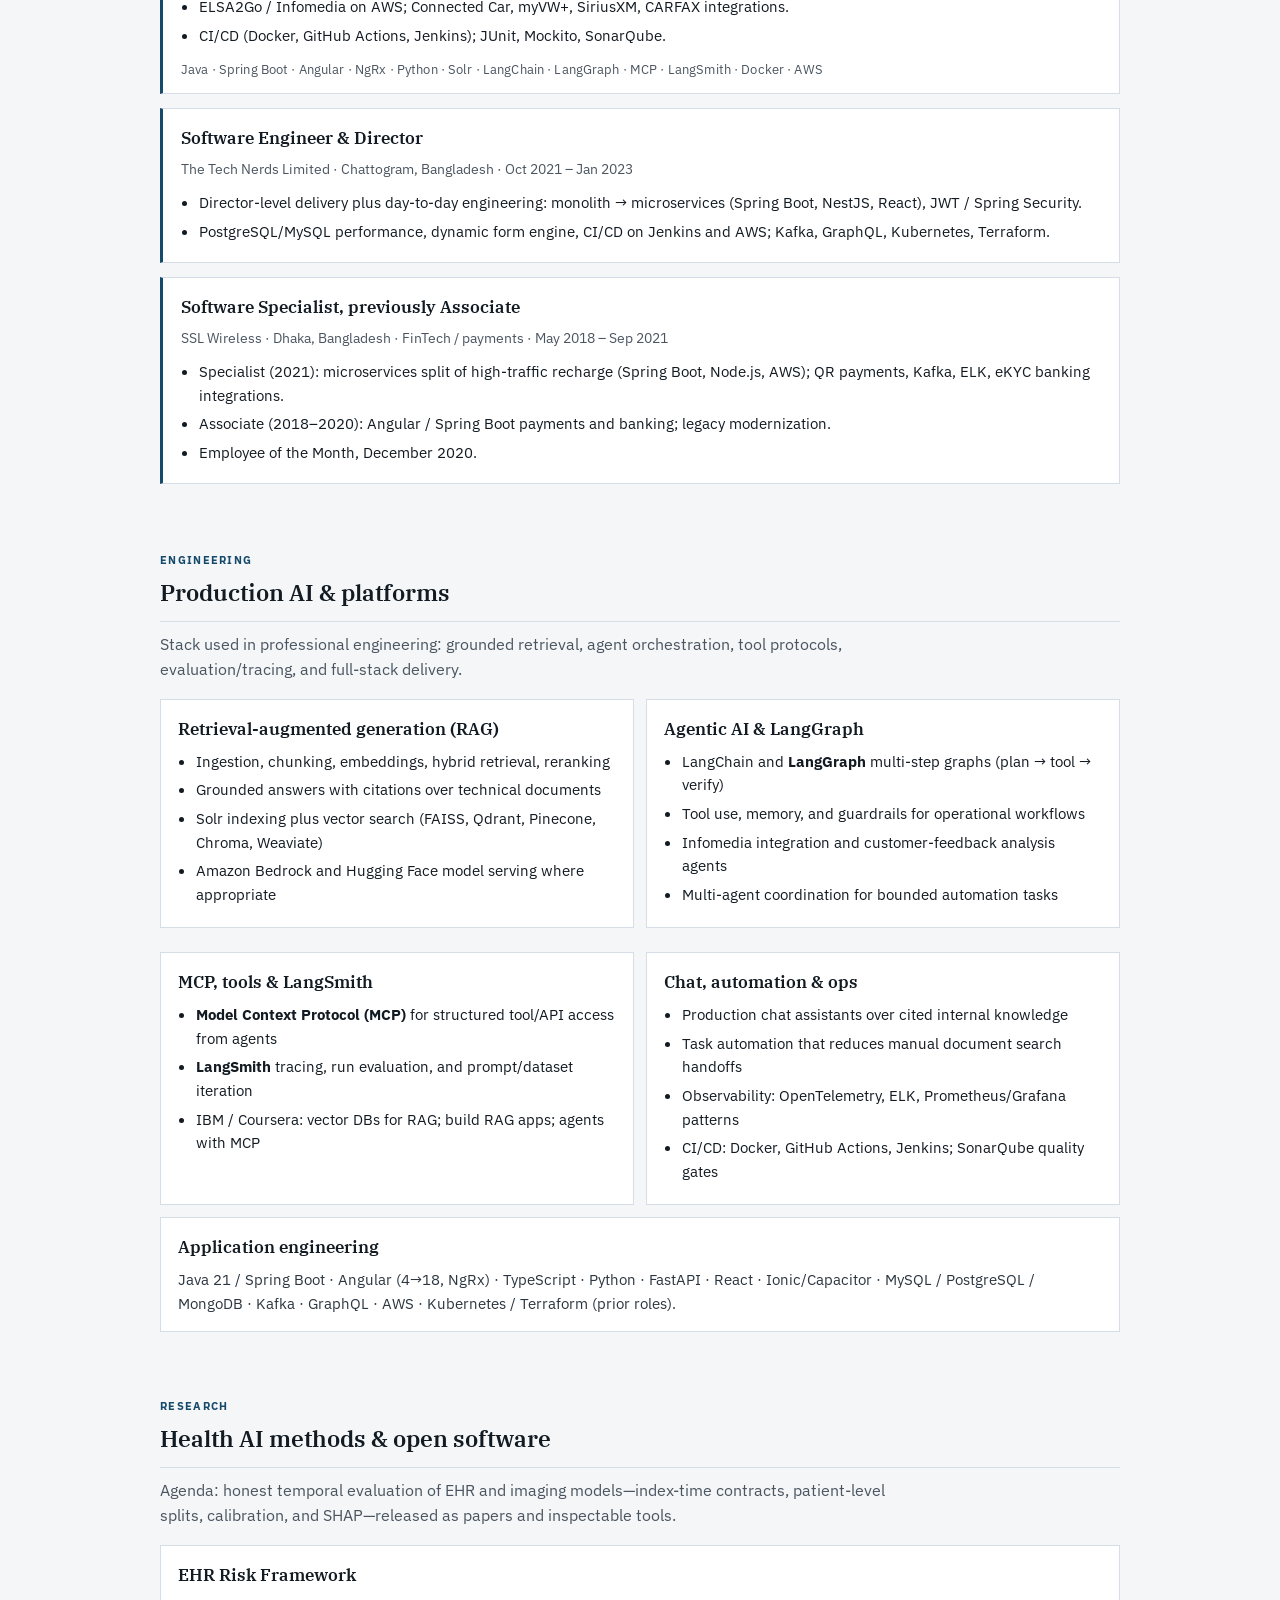
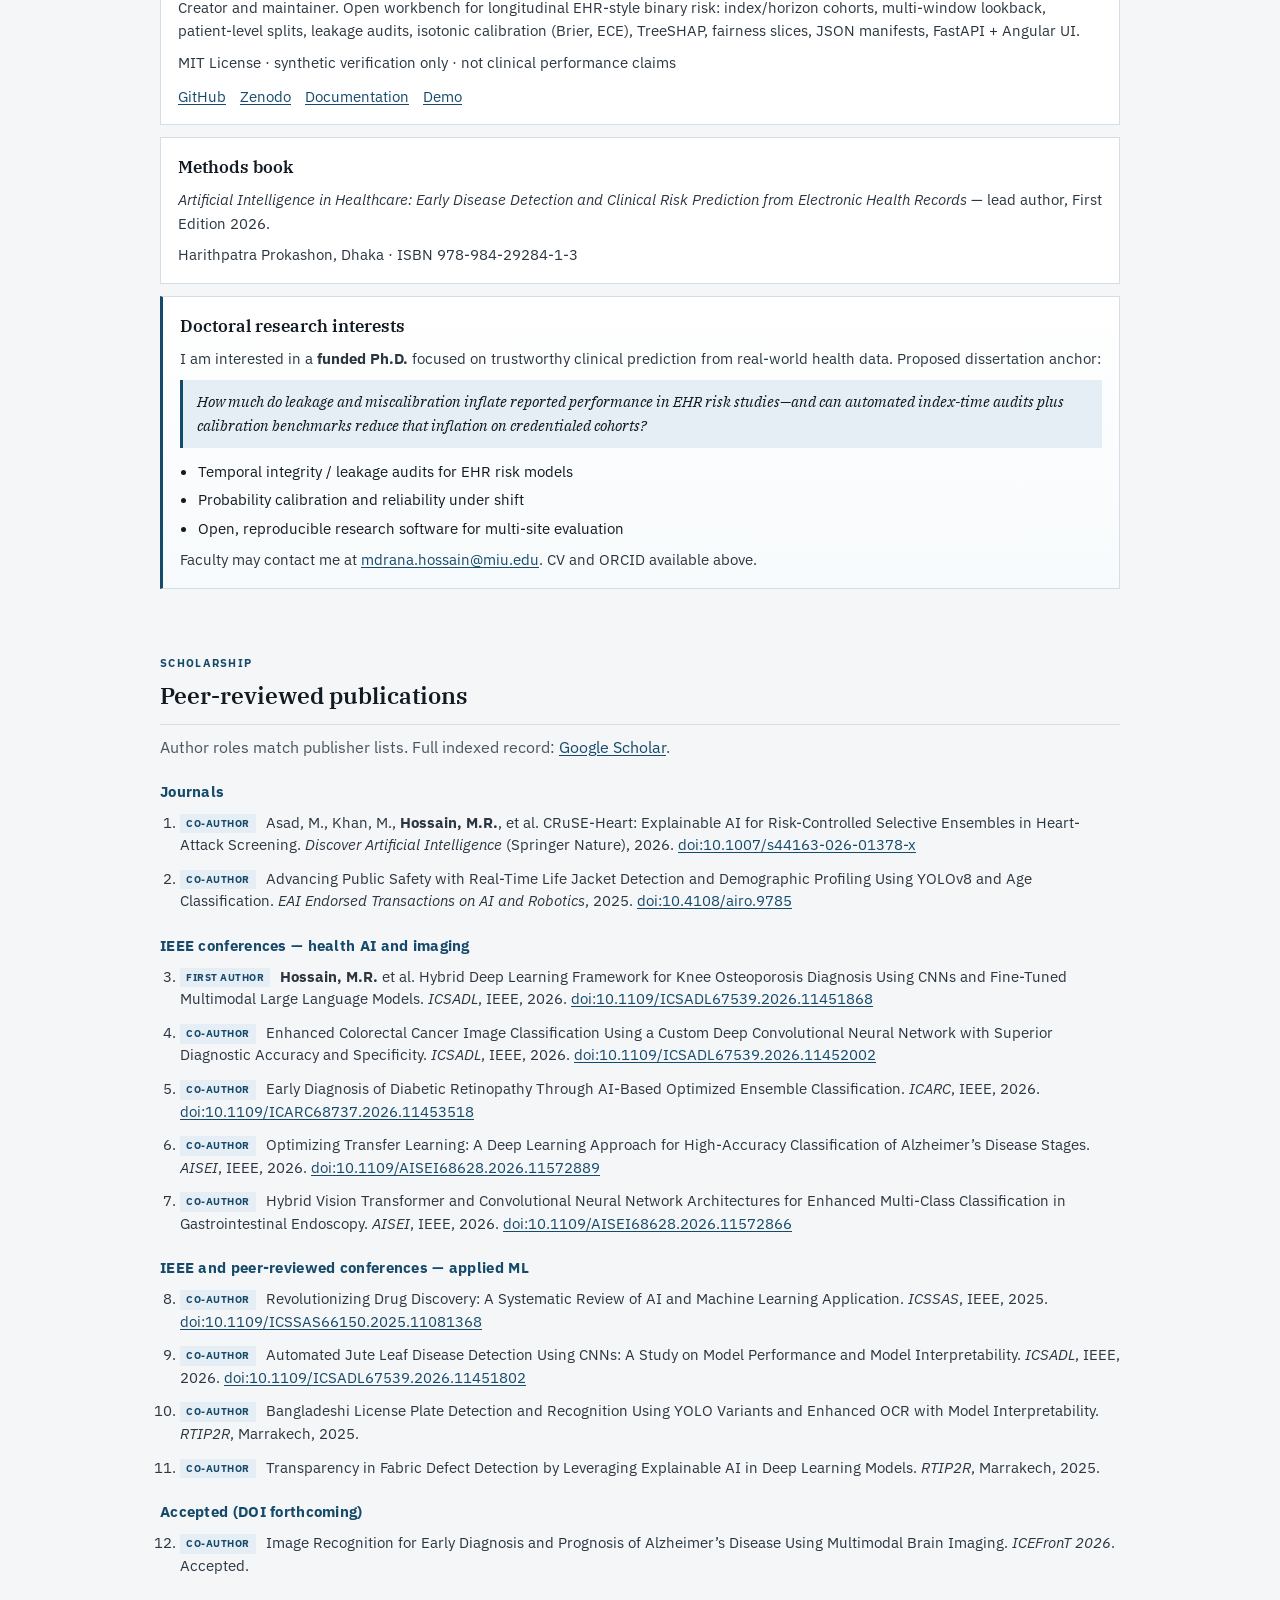
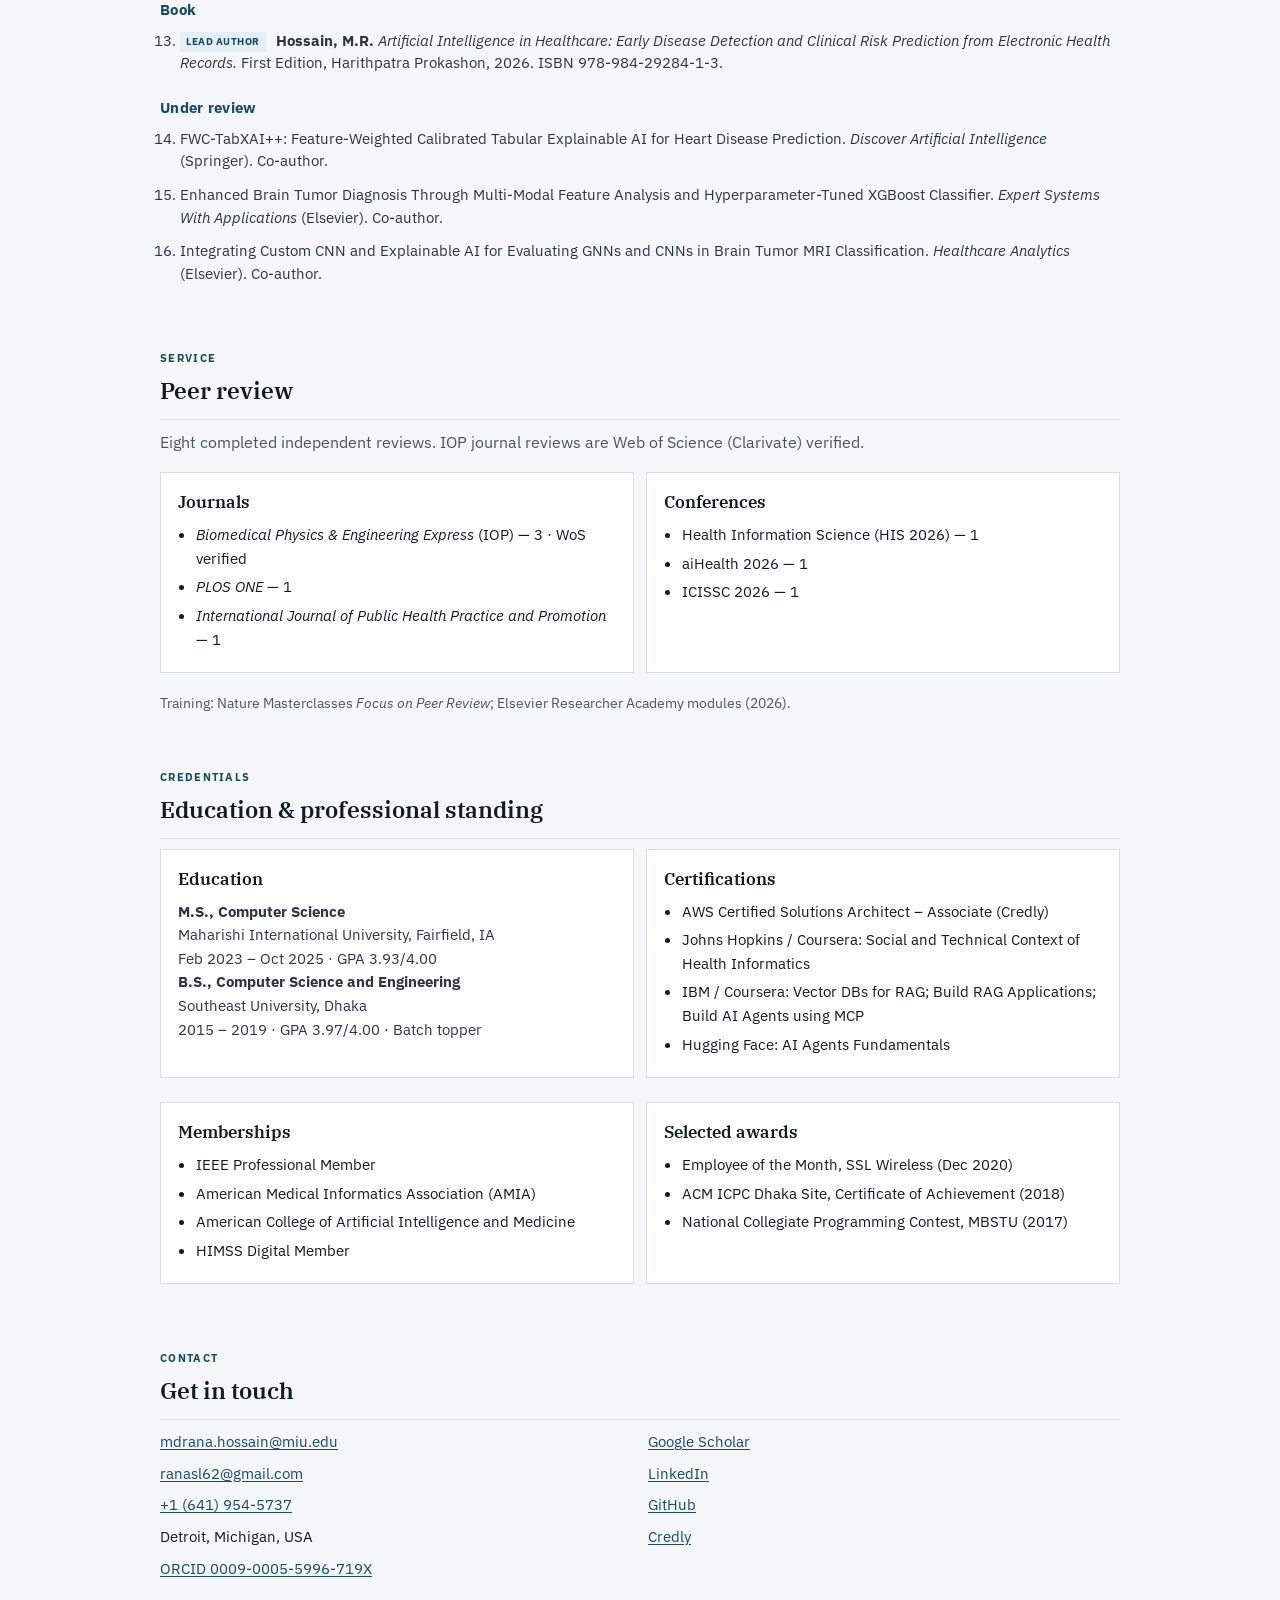
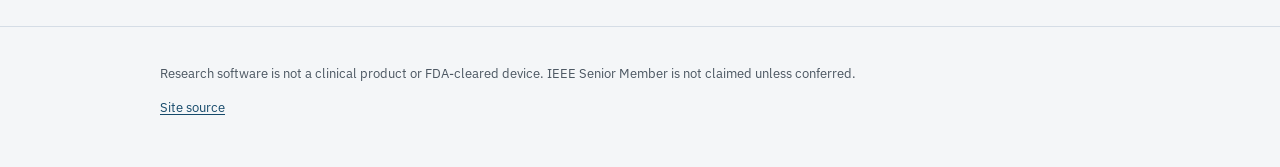
==== commit b665e386: "update the profile photo update alert updaet" ====
--- a/index.html
+++ b/index.html
@@ -316,7 +316,7 @@
         <article class="card">
           <h3>Education</h3>
           <p><strong>M.S., Computer Science</strong><br />Maharishi International University, Fairfield, IA<br />Feb 2023 – Oct 2025 · GPA 3.93/4.00</p>
-          <p><strong>B.S., Computer Science and Engineering</strong><br />Southeast University, Dhaka<br />2015 – 2019 · GPA 3.97/4.00</p>
+          <p><strong>B.S., Computer Science and Engineering</strong><br />Southeast University, Dhaka<br />2015 – 2019 · GPA 3.97/4.00 · Batch topper</p>
         </article>
         <article class="card">
           <h3>Certifications</h3>
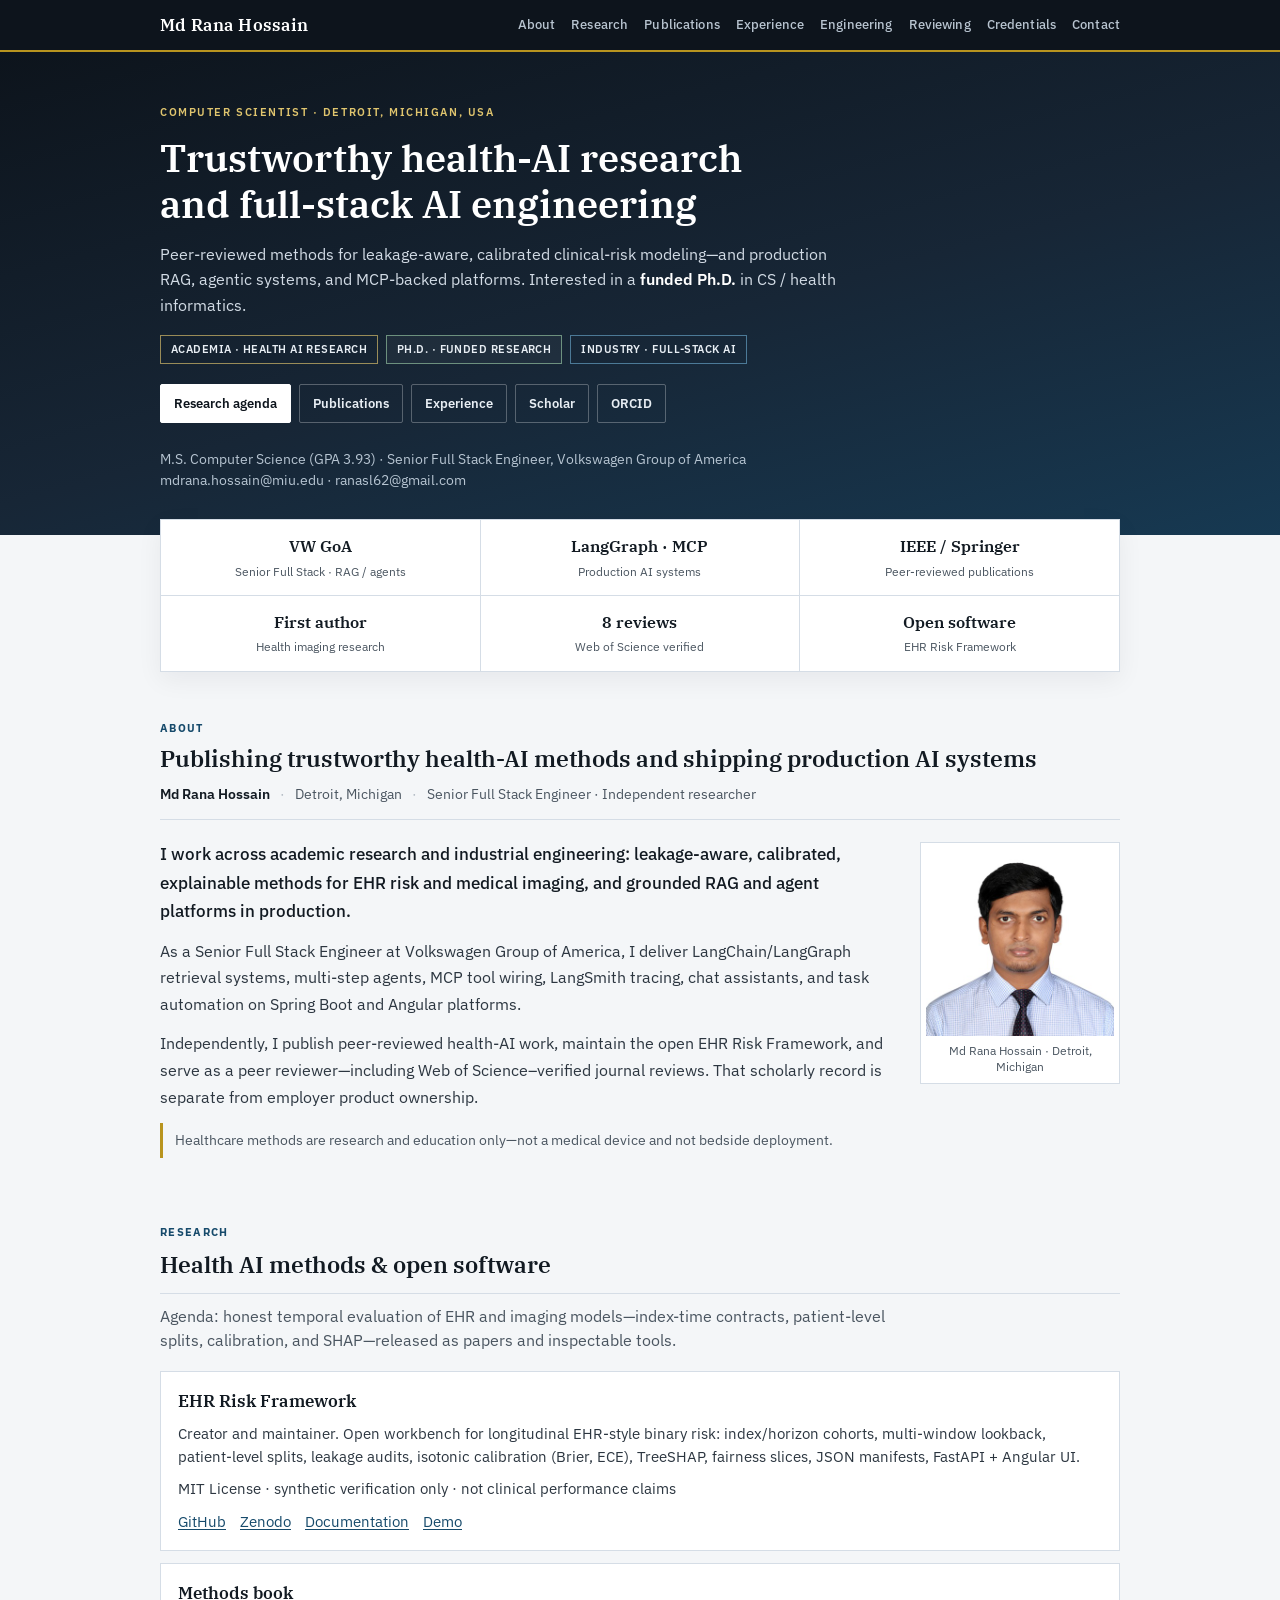
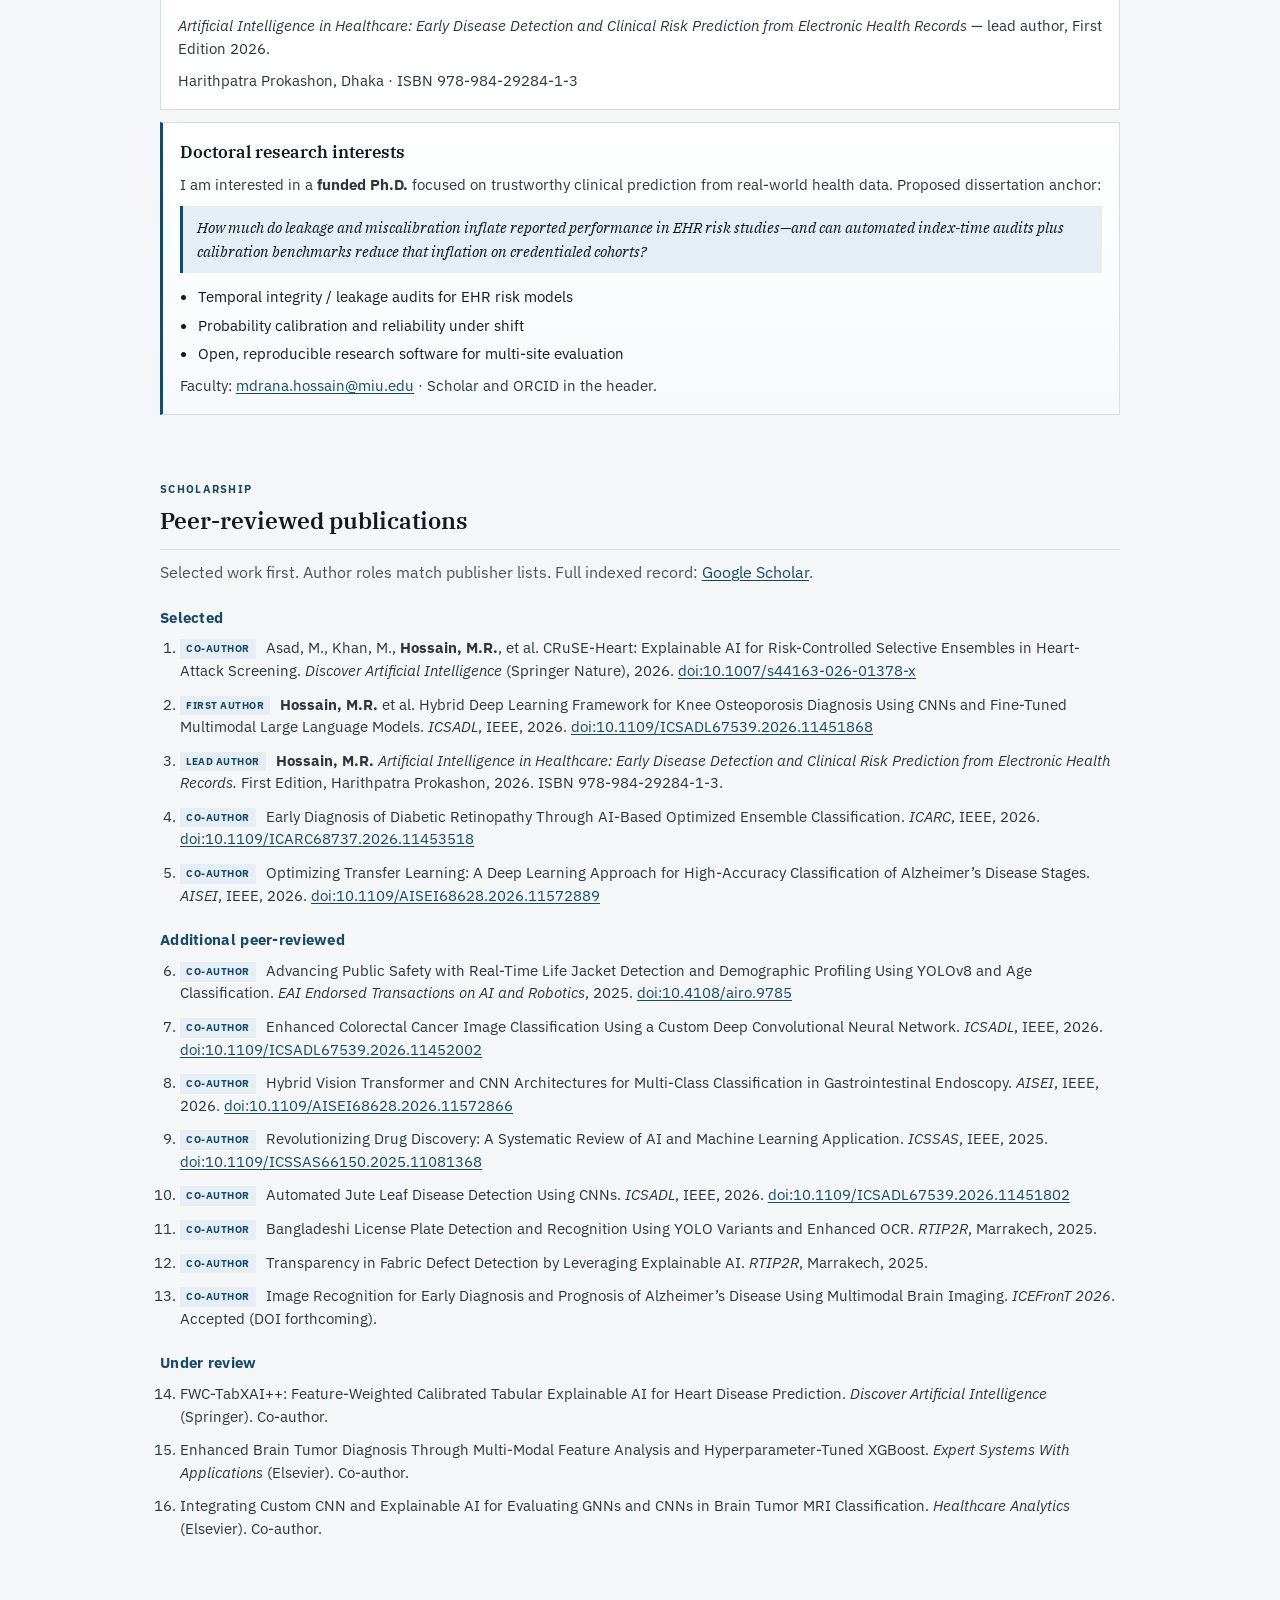
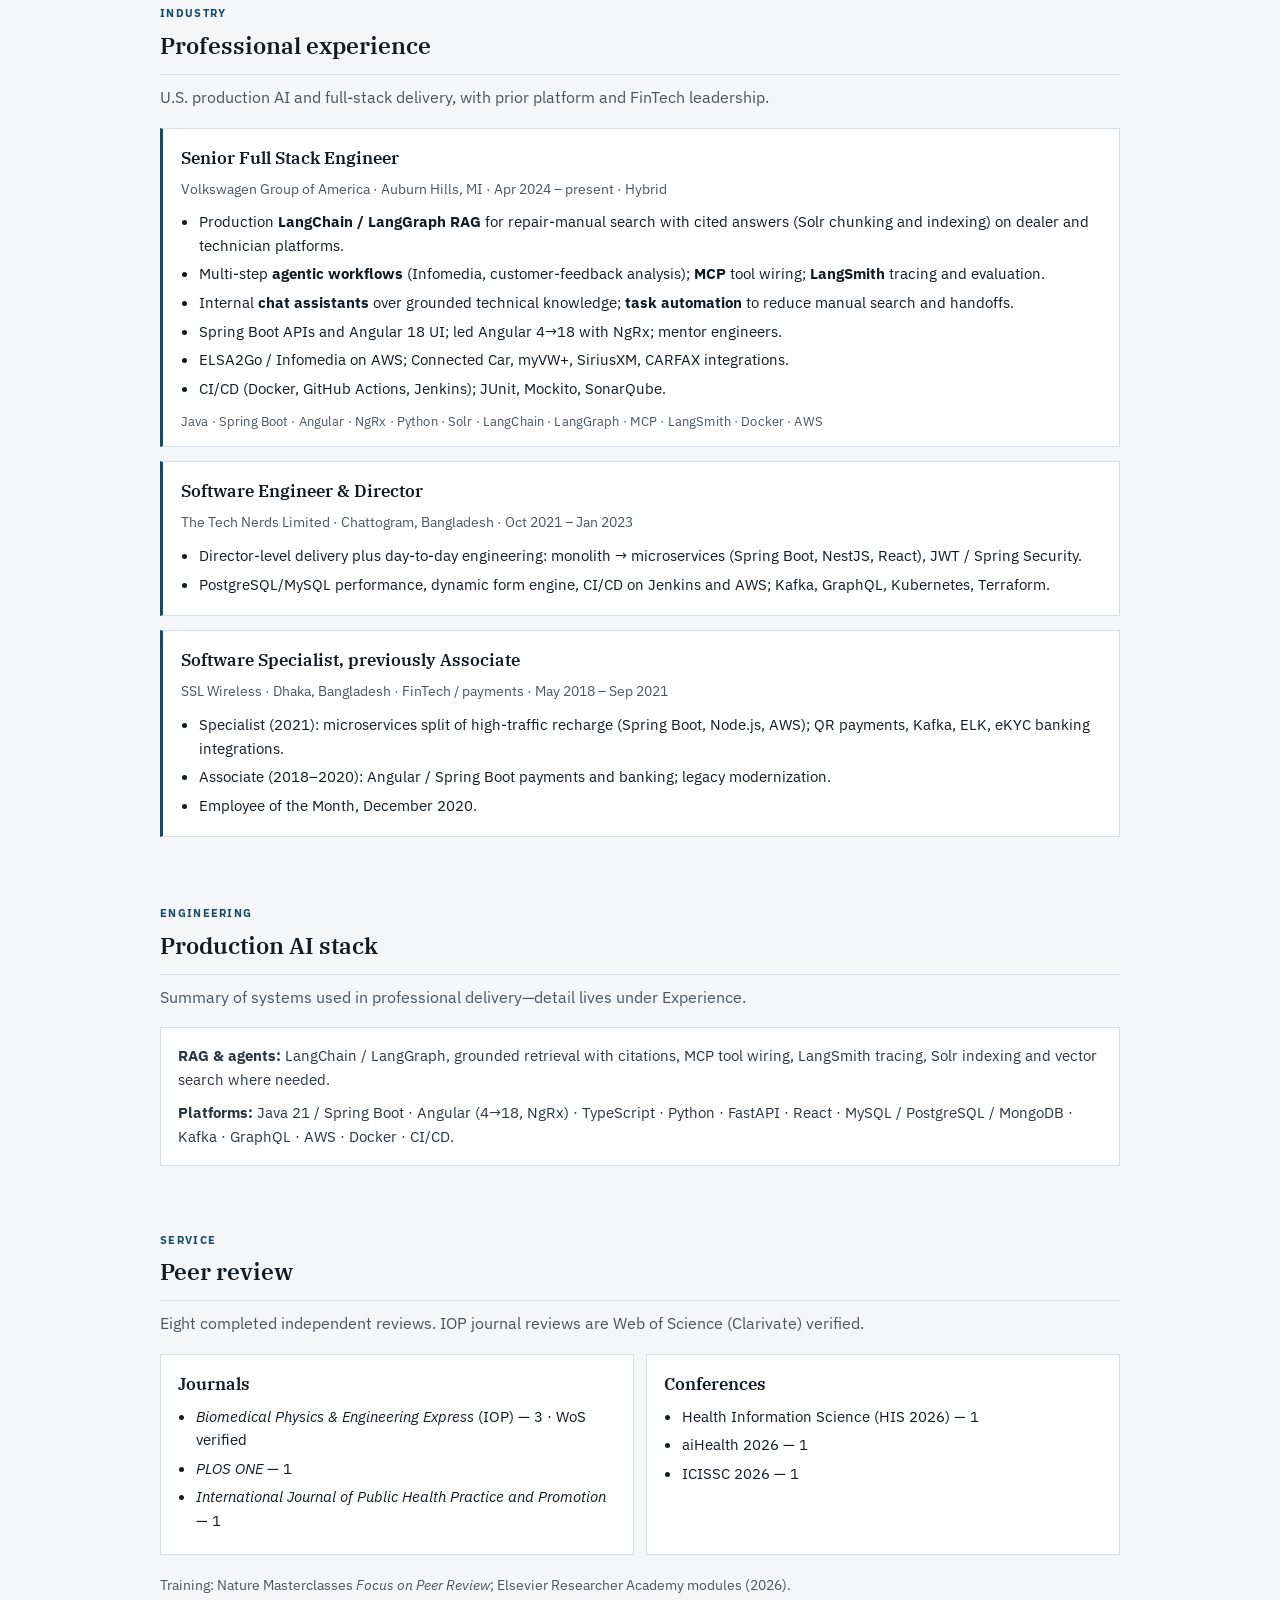
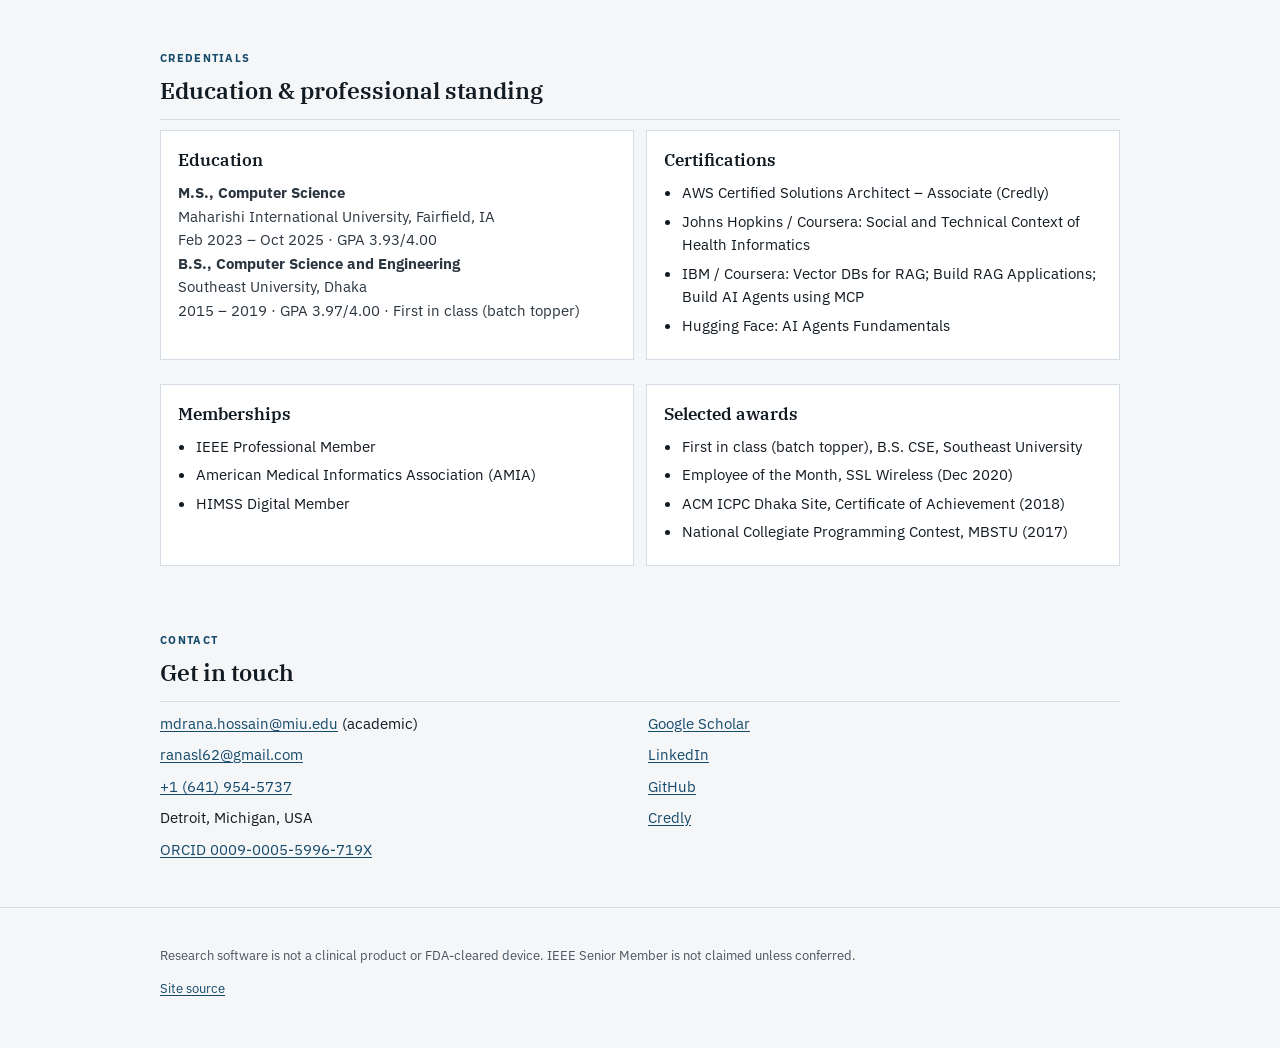
==== commit 276ce3fb: "update the profile photo update alert updaet" ====
--- a/index.html
+++ b/index.html
@@ -7,9 +7,12 @@
   <meta name="description" content="Md Rana Hossain. Trustworthy health-AI research, production full-stack AI engineering, and doctoral research interests (EHR risk, RAG, LangGraph, MCP). Detroit, MI." />
   <meta name="author" content="Md Rana Hossain" />
   <link rel="canonical" href="https://ranasl62.github.io/ranasl62/" />
-  <meta property="og:title" content="Md Rana Hossain" />
+  <meta property="og:title" content="Md Rana Hossain — Research &amp; Engineering" />
   <meta property="og:description" content="Health-AI research · full-stack AI engineering · interested in a funded Ph.D." />
   <meta property="og:type" content="profile" />
+  <meta property="og:url" content="https://ranasl62.github.io/ranasl62/" />
+  <meta property="og:image" content="https://ranasl62.github.io/ranasl62/photo.jpg" />
+  <meta name="twitter:card" content="summary" />
   <link rel="icon" href="favicon.svg" type="image/svg+xml" />
   <link rel="preconnect" href="https://fonts.googleapis.com" />
   <link rel="preconnect" href="https://fonts.gstatic.com" crossorigin />
@@ -58,7 +61,7 @@
   <section id="top" class="hero">
     <div class="wrap">
       <p class="kicker">Computer scientist · Detroit, Michigan, USA</p>
-      <h1>Trustworthy health-AI research<br />& Full-stack AI engineering</h1>
+      <h1>Trustworthy health-AI research<br />and full-stack AI engineering</h1>
       <p class="deck">Peer-reviewed methods for leakage-aware, calibrated clinical-risk modeling—and production RAG, agentic systems, and MCP-backed platforms. Interested in a <strong>funded Ph.D.</strong> in CS / health informatics.</p>
       <div class="track-row" aria-label="Focus areas">
         <span class="track acad">Academia · Health AI research</span>
@@ -71,10 +74,13 @@
         <a class="btn" href="#experience">Experience</a>
         <a class="btn" href="https://scholar.google.com/citations?user=GV-UbncAAAAJ">Scholar</a>
         <a class="btn" href="https://orcid.org/0009-0005-5996-719X">ORCID</a>
+        <!-- Drop cv.pdf in this folder, then uncomment:
+        <a class="btn" href="cv.pdf">CV (PDF)</a>
+        -->
       </div>
       <p class="hero-meta">
         M.S. Computer Science (GPA 3.93) · Senior Full Stack Engineer, Volkswagen Group of America<br />
-        mdrana.hossain@miu.edu · mdranahossain2025@gmail.com
+        mdrana.hossain@miu.edu · ranasl62@gmail.com
       </p>
     </div>
   </section>
@@ -91,7 +97,7 @@
   <main id="content">
     <section id="about" class="wrap section about">
       <p class="section-kicker">About</p>
-      <h2 class="about-title">Building production AI systems and publishing trustworthy health-AI methods</h2>
+      <h2 class="about-title">Publishing trustworthy health-AI methods and shipping production AI systems</h2>
       <p class="about-byline">
         <span class="byline-name">Md Rana Hossain</span>
         <span class="byline-sep">·</span>
@@ -104,11 +110,78 @@
           <img src="photo.jpg" alt="Portrait of Md Rana Hossain" width="200" height="200" />
           <figcaption>Md Rana Hossain · Detroit, Michigan</figcaption>
         </figure>
-        <p class="about-lead">I work across academic research and industrial engineering: publishing leakage-aware, calibrated, explainable methods for EHR risk and medical imaging, while shipping grounded RAG and agent platforms in production. I am interested in a <strong>funded Ph.D.</strong> in computer science / health informatics.</p>
+        <p class="about-lead">I work across academic research and industrial engineering: leakage-aware, calibrated, explainable methods for EHR risk and medical imaging, and grounded RAG and agent platforms in production.</p>
         <p>As a Senior Full Stack Engineer at Volkswagen Group of America, I deliver LangChain/LangGraph retrieval systems, multi-step agents, MCP tool wiring, LangSmith tracing, chat assistants, and task automation on Spring Boot and Angular platforms.</p>
         <p>Independently, I publish peer-reviewed health-AI work, maintain the open EHR Risk Framework, and serve as a peer reviewer—including Web of Science–verified journal reviews. That scholarly record is separate from employer product ownership.</p>
         <p class="about-note">Healthcare methods are research and education only—not a medical device and not bedside deployment.</p>
       </div>
+    </section>
+
+    <section id="research" class="wrap section">
+      <p class="section-kicker">Research</p>
+      <h2>Health AI methods &amp; open software</h2>
+      <p class="lead">Agenda: honest temporal evaluation of EHR and imaging models—index-time contracts, patient-level splits, calibration, and SHAP—released as papers and inspectable tools.</p>
+      <article class="card">
+        <h3>EHR Risk Framework</h3>
+        <p>Creator and maintainer. Open workbench for longitudinal EHR-style binary risk: index/horizon cohorts, multi-window lookback, patient-level splits, leakage audits, isotonic calibration (Brier, ECE), TreeSHAP, fairness slices, JSON manifests, FastAPI + Angular UI.</p>
+        <p class="note">MIT License · synthetic verification only · not clinical performance claims</p>
+        <p class="links">
+          <a href="https://github.com/ranasl62/ehr-risk-framework">GitHub</a>
+          <a href="https://doi.org/10.5281/zenodo.21448693">Zenodo</a>
+          <a href="https://ehr.larucare.com/">Documentation</a>
+          <a href="https://ehr-risk-framework.larucare.com/">Demo</a>
+        </p>
+      </article>
+      <article class="card">
+        <h3>Methods book</h3>
+        <p><em>Artificial Intelligence in Healthcare: Early Disease Detection and Clinical Risk Prediction from Electronic Health Records</em> — lead author, First Edition 2026.</p>
+        <p class="note">Harithpatra Prokashon, Dhaka · ISBN 978-984-29284-1-3</p>
+      </article>
+      <article class="card wide phd-card">
+        <h3>Doctoral research interests</h3>
+        <p>I am interested in a <strong>funded Ph.D.</strong> focused on trustworthy clinical prediction from real-world health data. Proposed dissertation anchor:</p>
+        <p class="quote">How much do leakage and miscalibration inflate reported performance in EHR risk studies—and can automated index-time audits plus calibration benchmarks reduce that inflation on credentialed cohorts?</p>
+        <ul>
+          <li>Temporal integrity / leakage audits for EHR risk models</li>
+          <li>Probability calibration and reliability under shift</li>
+          <li>Open, reproducible research software for multi-site evaluation</li>
+        </ul>
+        <p class="note">Faculty: <a href="mailto:mdrana.hossain@miu.edu">mdrana.hossain@miu.edu</a> · Scholar and ORCID in the header.</p>
+      </article>
+    </section>
+
+    <section id="publications" class="wrap section">
+      <p class="section-kicker">Scholarship</p>
+      <h2>Peer-reviewed publications</h2>
+      <p class="lead">Selected work first. Author roles match publisher lists. Full indexed record: <a href="https://scholar.google.com/citations?user=GV-UbncAAAAJ">Google Scholar</a>.</p>
+
+      <h3 class="sub">Selected</h3>
+      <ol class="pubs">
+        <li><span class="role">Co-author</span> Asad, M., Khan, M., <strong>Hossain, M.R.</strong>, et al. CRuSE-Heart: Explainable AI for Risk-Controlled Selective Ensembles in Heart-Attack Screening. <em>Discover Artificial Intelligence</em> (Springer Nature), 2026. <a href="https://doi.org/10.1007/s44163-026-01378-x">doi:10.1007/s44163-026-01378-x</a></li>
+        <li><span class="role">First author</span> <strong>Hossain, M.R.</strong> et al. Hybrid Deep Learning Framework for Knee Osteoporosis Diagnosis Using CNNs and Fine-Tuned Multimodal Large Language Models. <em>ICSADL</em>, IEEE, 2026. <a href="https://doi.org/10.1109/ICSADL67539.2026.11451868">doi:10.1109/ICSADL67539.2026.11451868</a></li>
+        <li><span class="role">Lead author</span> <strong>Hossain, M.R.</strong> <em>Artificial Intelligence in Healthcare: Early Disease Detection and Clinical Risk Prediction from Electronic Health Records.</em> First Edition, Harithpatra Prokashon, 2026. ISBN 978-984-29284-1-3.</li>
+        <li><span class="role">Co-author</span> Early Diagnosis of Diabetic Retinopathy Through AI-Based Optimized Ensemble Classification. <em>ICARC</em>, IEEE, 2026. <a href="https://doi.org/10.1109/ICARC68737.2026.11453518">doi:10.1109/ICARC68737.2026.11453518</a></li>
+        <li><span class="role">Co-author</span> Optimizing Transfer Learning: A Deep Learning Approach for High-Accuracy Classification of Alzheimer’s Disease Stages. <em>AISEI</em>, IEEE, 2026. <a href="https://doi.org/10.1109/AISEI68628.2026.11572889">doi:10.1109/AISEI68628.2026.11572889</a></li>
+      </ol>
+
+      <h3 class="sub">Additional peer-reviewed</h3>
+      <ol class="pubs" start="6">
+        <li><span class="role">Co-author</span> Advancing Public Safety with Real-Time Life Jacket Detection and Demographic Profiling Using YOLOv8 and Age Classification. <em>EAI Endorsed Transactions on AI and Robotics</em>, 2025. <a href="https://doi.org/10.4108/airo.9785">doi:10.4108/airo.9785</a></li>
+        <li><span class="role">Co-author</span> Enhanced Colorectal Cancer Image Classification Using a Custom Deep Convolutional Neural Network. <em>ICSADL</em>, IEEE, 2026. <a href="https://doi.org/10.1109/ICSADL67539.2026.11452002">doi:10.1109/ICSADL67539.2026.11452002</a></li>
+        <li><span class="role">Co-author</span> Hybrid Vision Transformer and CNN Architectures for Multi-Class Classification in Gastrointestinal Endoscopy. <em>AISEI</em>, IEEE, 2026. <a href="https://doi.org/10.1109/AISEI68628.2026.11572866">doi:10.1109/AISEI68628.2026.11572866</a></li>
+        <li><span class="role">Co-author</span> Revolutionizing Drug Discovery: A Systematic Review of AI and Machine Learning Application. <em>ICSSAS</em>, IEEE, 2025. <a href="https://doi.org/10.1109/ICSSAS66150.2025.11081368">doi:10.1109/ICSSAS66150.2025.11081368</a></li>
+        <li><span class="role">Co-author</span> Automated Jute Leaf Disease Detection Using CNNs. <em>ICSADL</em>, IEEE, 2026. <a href="https://doi.org/10.1109/ICSADL67539.2026.11451802">doi:10.1109/ICSADL67539.2026.11451802</a></li>
+        <li><span class="role">Co-author</span> Bangladeshi License Plate Detection and Recognition Using YOLO Variants and Enhanced OCR. <em>RTIP2R</em>, Marrakech, 2025.</li>
+        <li><span class="role">Co-author</span> Transparency in Fabric Defect Detection by Leveraging Explainable AI. <em>RTIP2R</em>, Marrakech, 2025.</li>
+        <li><span class="role">Co-author</span> Image Recognition for Early Diagnosis and Prognosis of Alzheimer’s Disease Using Multimodal Brain Imaging. <em>ICEFronT 2026</em>. Accepted (DOI forthcoming).</li>
+      </ol>
+
+      <h3 class="sub">Under review</h3>
+      <ol class="pubs" start="14">
+        <li>FWC-TabXAI++: Feature-Weighted Calibrated Tabular Explainable AI for Heart Disease Prediction. <em>Discover Artificial Intelligence</em> (Springer). Co-author.</li>
+        <li>Enhanced Brain Tumor Diagnosis Through Multi-Modal Feature Analysis and Hyperparameter-Tuned XGBoost. <em>Expert Systems With Applications</em> (Elsevier). Co-author.</li>
+        <li>Integrating Custom CNN and Explainable AI for Evaluating GNNs and CNNs in Brain Tumor MRI Classification. <em>Healthcare Analytics</em> (Elsevier). Co-author.</li>
+      </ol>
     </section>
 
     <section id="experience" class="wrap section">
@@ -158,130 +231,12 @@
 
     <section id="engineering" class="wrap section">
       <p class="section-kicker">Engineering</p>
-      <h2>Production AI &amp; platforms</h2>
-      <p class="lead">Stack used in professional engineering: grounded retrieval, agent orchestration, tool protocols, evaluation/tracing, and full-stack delivery.</p>
-
-      <div class="grid-2">
-        <article class="card">
-          <h3>Retrieval-augmented generation (RAG)</h3>
-          <ul>
-            <li>Ingestion, chunking, embeddings, hybrid retrieval, reranking</li>
-            <li>Grounded answers with citations over technical documents</li>
-            <li>Solr indexing plus vector search (FAISS, Qdrant, Pinecone, Chroma, Weaviate)</li>
-            <li>Amazon Bedrock and Hugging Face model serving where appropriate</li>
-          </ul>
-        </article>
-        <article class="card">
-          <h3>Agentic AI &amp; LangGraph</h3>
-          <ul>
-            <li>LangChain and <strong>LangGraph</strong> multi-step graphs (plan → tool → verify)</li>
-            <li>Tool use, memory, and guardrails for operational workflows</li>
-            <li>Infomedia integration and customer-feedback analysis agents</li>
-            <li>Multi-agent coordination for bounded automation tasks</li>
-          </ul>
-        </article>
-        <article class="card">
-          <h3>MCP, tools &amp; LangSmith</h3>
-          <ul>
-            <li><strong>Model Context Protocol (MCP)</strong> for structured tool/API access from agents</li>
-            <li><strong>LangSmith</strong> tracing, run evaluation, and prompt/dataset iteration</li>
-            <li>IBM / Coursera: vector DBs for RAG; build RAG apps; agents with MCP</li>
-          </ul>
-        </article>
-        <article class="card">
-          <h3>Chat, automation &amp; ops</h3>
-          <ul>
-            <li>Production chat assistants over cited internal knowledge</li>
-            <li>Task automation that reduces manual document search handoffs</li>
-            <li>Observability: OpenTelemetry, ELK, Prometheus/Grafana patterns</li>
-            <li>CI/CD: Docker, GitHub Actions, Jenkins; SonarQube quality gates</li>
-          </ul>
-        </article>
-      </div>
-
+      <h2>Production AI stack</h2>
+      <p class="lead">Summary of systems used in professional delivery—detail lives under Experience.</p>
       <article class="card wide">
-        <h3>Application engineering</h3>
-        <p>Java 21 / Spring Boot · Angular (4→18, NgRx) · TypeScript · Python · FastAPI · React · Ionic/Capacitor · MySQL / PostgreSQL / MongoDB · Kafka · GraphQL · AWS · Kubernetes / Terraform (prior roles).</p>
-      </article>
-    </section>
-
-    <section id="research" class="wrap section">
-      <p class="section-kicker">Research</p>
-      <h2>Health AI methods &amp; open software</h2>
-      <p class="lead">Agenda: honest temporal evaluation of EHR and imaging models—index-time contracts, patient-level splits, calibration, and SHAP—released as papers and inspectable tools.</p>
-      <article class="card">
-        <h3>EHR Risk Framework</h3>
-        <p>Creator and maintainer. Open workbench for longitudinal EHR-style binary risk: index/horizon cohorts, multi-window lookback, patient-level splits, leakage audits, isotonic calibration (Brier, ECE), TreeSHAP, fairness slices, JSON manifests, FastAPI + Angular UI.</p>
-        <p class="note">MIT License · synthetic verification only · not clinical performance claims</p>
-        <p class="links">
-          <a href="https://github.com/ranasl62/ehr-risk-framework">GitHub</a>
-          <a href="https://doi.org/10.5281/zenodo.21448693">Zenodo</a>
-          <a href="https://ehr.larucare.com/">Documentation</a>
-          <a href="https://ehr-risk-framework.larucare.com/">Demo</a>
-        </p>
-      </article>
-      <article class="card">
-        <h3>Methods book</h3>
-        <p><em>Artificial Intelligence in Healthcare: Early Disease Detection and Clinical Risk Prediction from Electronic Health Records</em> — lead author, First Edition 2026.</p>
-        <p class="note">Harithpatra Prokashon, Dhaka · ISBN 978-984-29284-1-3</p>
-      </article>
-      <article class="card wide phd-card">
-        <h3>Doctoral research interests</h3>
-        <p>I am interested in a <strong>funded Ph.D.</strong> focused on trustworthy clinical prediction from real-world health data. Proposed dissertation anchor:</p>
-        <p class="quote">How much do leakage and miscalibration inflate reported performance in EHR risk studies—and can automated index-time audits plus calibration benchmarks reduce that inflation on credentialed cohorts?</p>
-        <ul>
-          <li>Temporal integrity / leakage audits for EHR risk models</li>
-          <li>Probability calibration and reliability under shift</li>
-          <li>Open, reproducible research software for multi-site evaluation</li>
-        </ul>
-        <p class="note">Faculty may contact me at <a href="mailto:mdrana.hossain@miu.edu">mdrana.hossain@miu.edu</a>. CV and ORCID available above.</p>
-      </article>
-    </section>
-
-    <section id="publications" class="wrap section">
-      <p class="section-kicker">Scholarship</p>
-      <h2>Peer-reviewed publications</h2>
-      <p class="lead">Author roles match publisher lists. Full indexed record: <a href="https://scholar.google.com/citations?user=GV-UbncAAAAJ">Google Scholar</a>.</p>
-
-      <h3 class="sub">Journals</h3>
-      <ol class="pubs">
-        <li><span class="role">Co-author</span> Asad, M., Khan, M., <strong>Hossain, M.R.</strong>, et al. CRuSE-Heart: Explainable AI for Risk-Controlled Selective Ensembles in Heart-Attack Screening. <em>Discover Artificial Intelligence</em> (Springer Nature), 2026. <a href="https://doi.org/10.1007/s44163-026-01378-x">doi:10.1007/s44163-026-01378-x</a></li>
-        <li><span class="role">Co-author</span> Advancing Public Safety with Real-Time Life Jacket Detection and Demographic Profiling Using YOLOv8 and Age Classification. <em>EAI Endorsed Transactions on AI and Robotics</em>, 2025. <a href="https://doi.org/10.4108/airo.9785">doi:10.4108/airo.9785</a></li>
-      </ol>
-
-      <h3 class="sub">IEEE conferences — health AI and imaging</h3>
-      <ol class="pubs" start="3">
-        <li><span class="role">First author</span> <strong>Hossain, M.R.</strong> et al. Hybrid Deep Learning Framework for Knee Osteoporosis Diagnosis Using CNNs and Fine-Tuned Multimodal Large Language Models. <em>ICSADL</em>, IEEE, 2026. <a href="https://doi.org/10.1109/ICSADL67539.2026.11451868">doi:10.1109/ICSADL67539.2026.11451868</a></li>
-        <li><span class="role">Co-author</span> Enhanced Colorectal Cancer Image Classification Using a Custom Deep Convolutional Neural Network with Superior Diagnostic Accuracy and Specificity. <em>ICSADL</em>, IEEE, 2026. <a href="https://doi.org/10.1109/ICSADL67539.2026.11452002">doi:10.1109/ICSADL67539.2026.11452002</a></li>
-        <li><span class="role">Co-author</span> Early Diagnosis of Diabetic Retinopathy Through AI-Based Optimized Ensemble Classification. <em>ICARC</em>, IEEE, 2026. <a href="https://doi.org/10.1109/ICARC68737.2026.11453518">doi:10.1109/ICARC68737.2026.11453518</a></li>
-        <li><span class="role">Co-author</span> Optimizing Transfer Learning: A Deep Learning Approach for High-Accuracy Classification of Alzheimer’s Disease Stages. <em>AISEI</em>, IEEE, 2026. <a href="https://doi.org/10.1109/AISEI68628.2026.11572889">doi:10.1109/AISEI68628.2026.11572889</a></li>
-        <li><span class="role">Co-author</span> Hybrid Vision Transformer and Convolutional Neural Network Architectures for Enhanced Multi-Class Classification in Gastrointestinal Endoscopy. <em>AISEI</em>, IEEE, 2026. <a href="https://doi.org/10.1109/AISEI68628.2026.11572866">doi:10.1109/AISEI68628.2026.11572866</a></li>
-      </ol>
-
-      <h3 class="sub">IEEE and peer-reviewed conferences — applied ML</h3>
-      <ol class="pubs" start="8">
-        <li><span class="role">Co-author</span> Revolutionizing Drug Discovery: A Systematic Review of AI and Machine Learning Application. <em>ICSSAS</em>, IEEE, 2025. <a href="https://doi.org/10.1109/ICSSAS66150.2025.11081368">doi:10.1109/ICSSAS66150.2025.11081368</a></li>
-        <li><span class="role">Co-author</span> Automated Jute Leaf Disease Detection Using CNNs: A Study on Model Performance and Model Interpretability. <em>ICSADL</em>, IEEE, 2026. <a href="https://doi.org/10.1109/ICSADL67539.2026.11451802">doi:10.1109/ICSADL67539.2026.11451802</a></li>
-        <li><span class="role">Co-author</span> Bangladeshi License Plate Detection and Recognition Using YOLO Variants and Enhanced OCR with Model Interpretability. <em>RTIP2R</em>, Marrakech, 2025.</li>
-        <li><span class="role">Co-author</span> Transparency in Fabric Defect Detection by Leveraging Explainable AI in Deep Learning Models. <em>RTIP2R</em>, Marrakech, 2025.</li>
-      </ol>
-
-      <h3 class="sub">Accepted (DOI forthcoming)</h3>
-      <ol class="pubs" start="12">
-        <li><span class="role">Co-author</span> Image Recognition for Early Diagnosis and Prognosis of Alzheimer’s Disease Using Multimodal Brain Imaging. <em>ICEFronT 2026</em>. Accepted.</li>
-      </ol>
-
-      <h3 class="sub">Book</h3>
-      <ol class="pubs" start="13">
-        <li><span class="role">Lead author</span> <strong>Hossain, M.R.</strong> <em>Artificial Intelligence in Healthcare: Early Disease Detection and Clinical Risk Prediction from Electronic Health Records.</em> First Edition, Harithpatra Prokashon, 2026. ISBN 978-984-29284-1-3.</li>
-      </ol>
-
-      <h3 class="sub">Under review</h3>
-      <ol class="pubs" start="14">
-        <li>FWC-TabXAI++: Feature-Weighted Calibrated Tabular Explainable AI for Heart Disease Prediction. <em>Discover Artificial Intelligence</em> (Springer). Co-author.</li>
-        <li>Enhanced Brain Tumor Diagnosis Through Multi-Modal Feature Analysis and Hyperparameter-Tuned XGBoost Classifier. <em>Expert Systems With Applications</em> (Elsevier). Co-author.</li>
-        <li>Integrating Custom CNN and Explainable AI for Evaluating GNNs and CNNs in Brain Tumor MRI Classification. <em>Healthcare Analytics</em> (Elsevier). Co-author.</li>
-      </ol>
+        <p><strong>RAG &amp; agents:</strong> LangChain / LangGraph, grounded retrieval with citations, MCP tool wiring, LangSmith tracing, Solr indexing and vector search where needed.</p>
+        <p style="margin-top:10px"><strong>Platforms:</strong> Java 21 / Spring Boot · Angular (4→18, NgRx) · TypeScript · Python · FastAPI · React · MySQL / PostgreSQL / MongoDB · Kafka · GraphQL · AWS · Docker · CI/CD.</p>
+      </article>
     </section>
 
     <section id="reviews" class="wrap section">
@@ -316,7 +271,7 @@
         <article class="card">
           <h3>Education</h3>
           <p><strong>M.S., Computer Science</strong><br />Maharishi International University, Fairfield, IA<br />Feb 2023 – Oct 2025 · GPA 3.93/4.00</p>
-          <p><strong>B.S., Computer Science and Engineering</strong><br />Southeast University, Dhaka<br />2015 – 2019 · GPA 3.97/4.00 · Batch topper</p>
+          <p><strong>B.S., Computer Science and Engineering</strong><br />Southeast University, Dhaka<br />2015 – 2019 · GPA 3.97/4.00 · First in class (batch topper)</p>
         </article>
         <article class="card">
           <h3>Certifications</h3>
@@ -332,13 +287,13 @@
           <ul>
             <li>IEEE Professional Member</li>
             <li>American Medical Informatics Association (AMIA)</li>
-            <li>American College of Artificial Intelligence and Medicine</li>
             <li>HIMSS Digital Member</li>
           </ul>
         </article>
         <article class="card">
           <h3>Selected awards</h3>
           <ul>
+            <li>First in class (batch topper), B.S. CSE, Southeast University</li>
             <li>Employee of the Month, SSL Wireless (Dec 2020)</li>
             <li>ACM ICPC Dhaka Site, Certificate of Achievement (2018)</li>
             <li>National Collegiate Programming Contest, MBSTU (2017)</li>
@@ -351,7 +306,7 @@
       <p class="section-kicker">Contact</p>
       <h2>Get in touch</h2>
       <ul class="contact">
-        <li><a href="mailto:mdrana.hossain@miu.edu">mdrana.hossain@miu.edu</a></li>
+        <li><a href="mailto:mdrana.hossain@miu.edu">mdrana.hossain@miu.edu</a> (academic)</li>
         <li><a href="mailto:ranasl62@gmail.com">ranasl62@gmail.com</a></li>
         <li><a href="tel:+16419545737">+1 (641) 954-5737</a></li>
         <li>Detroit, Michigan, USA</li>
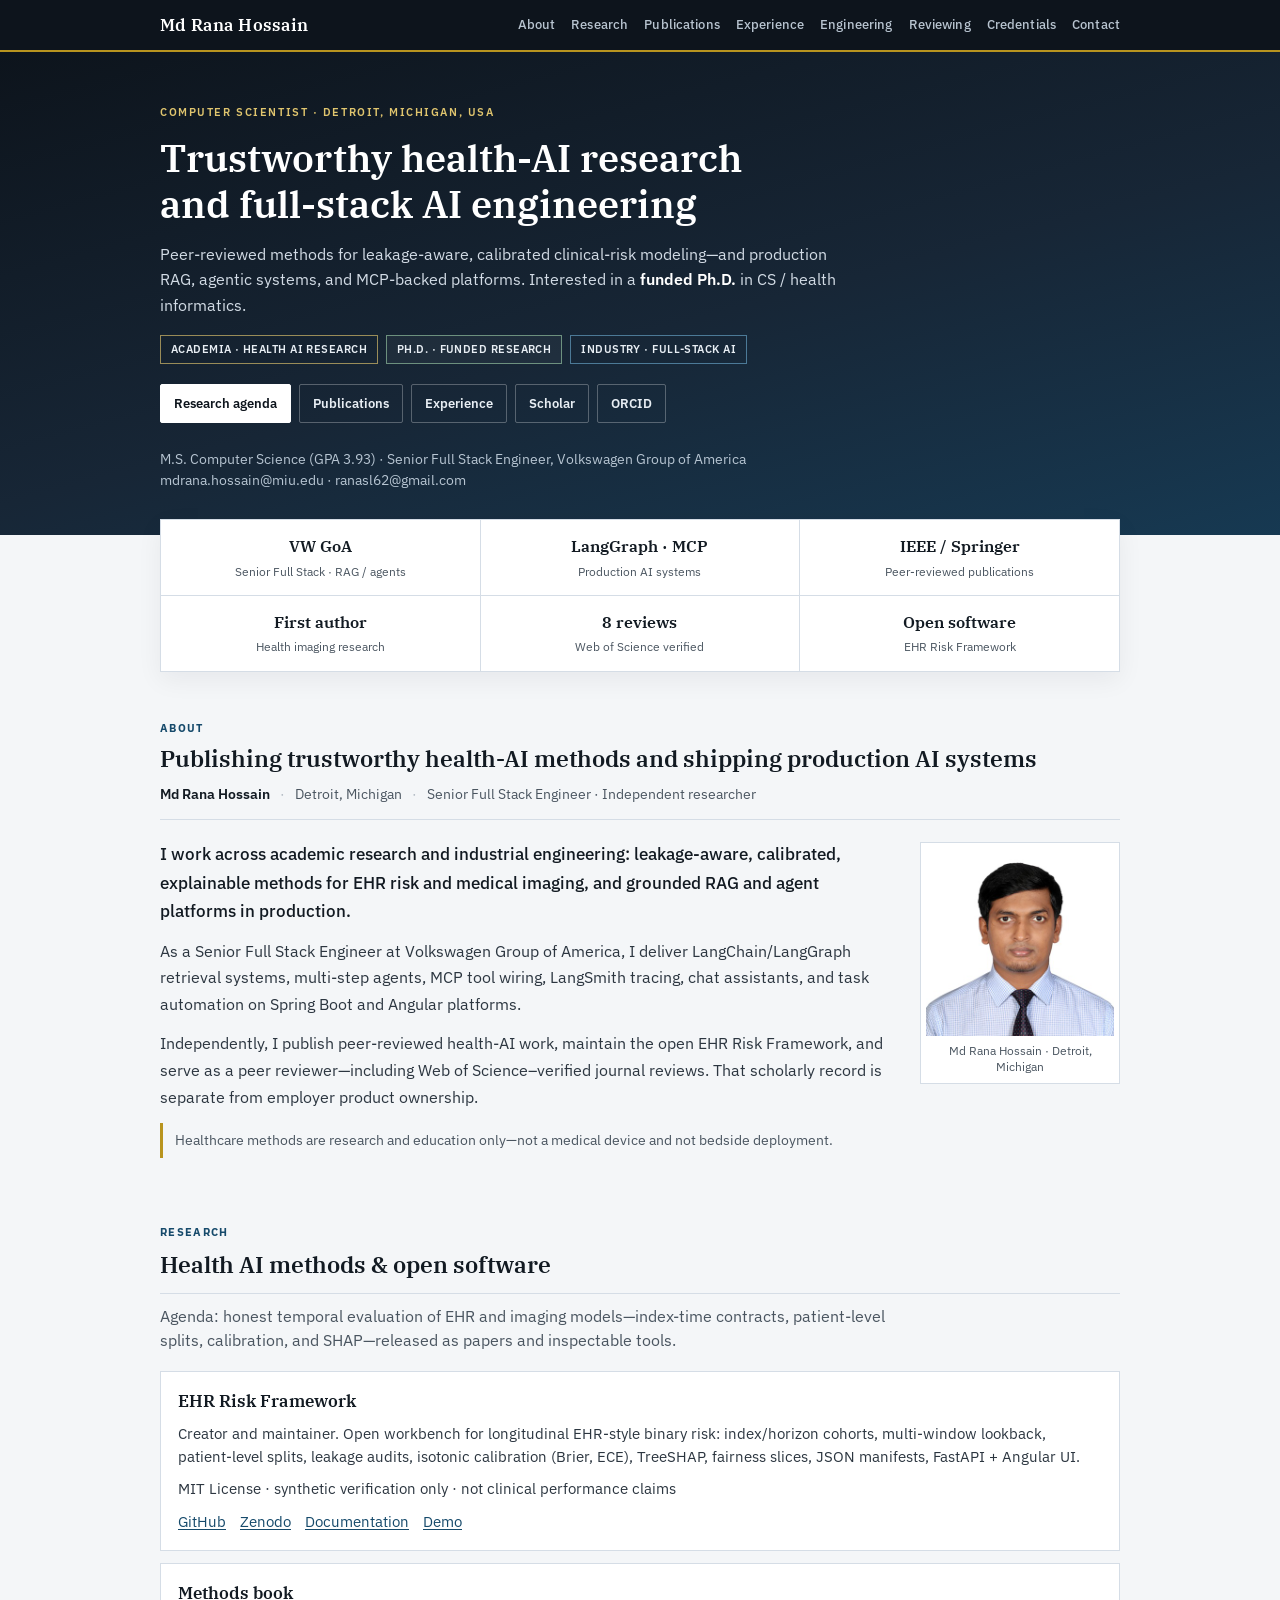
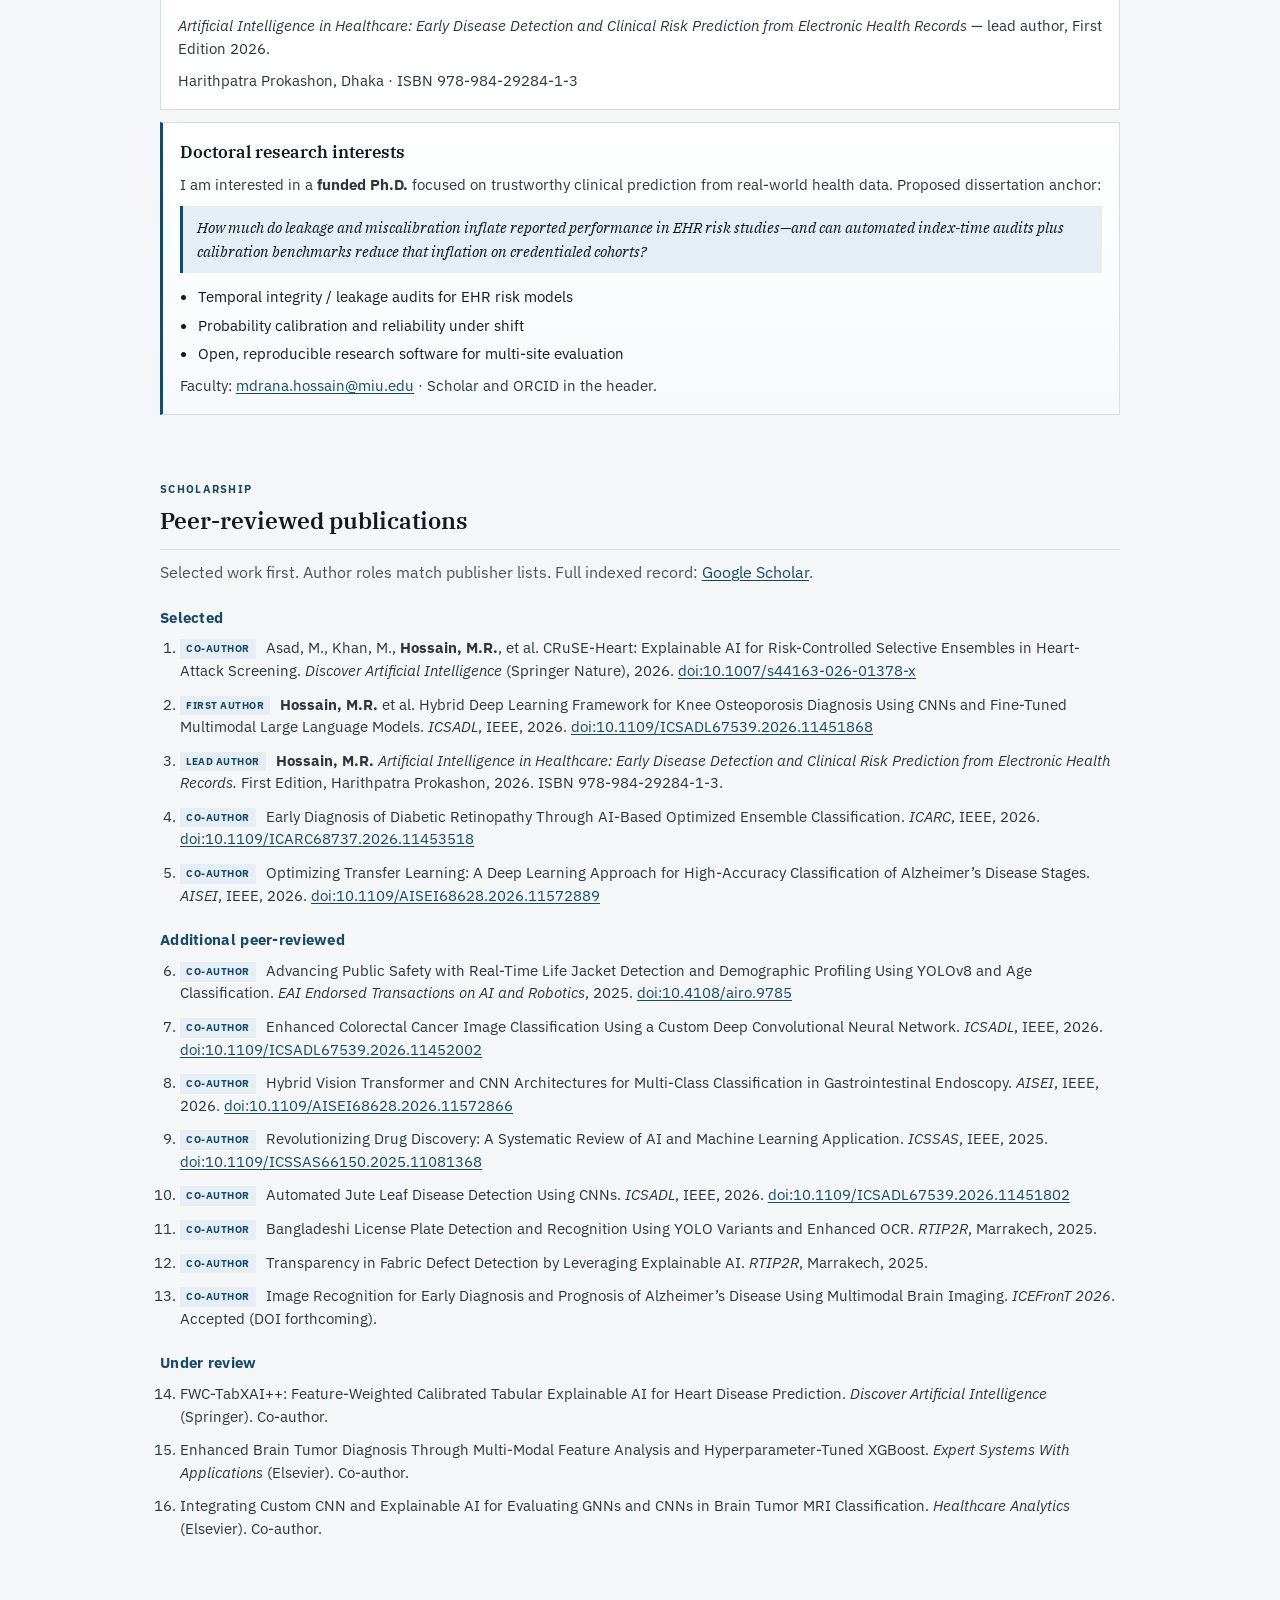
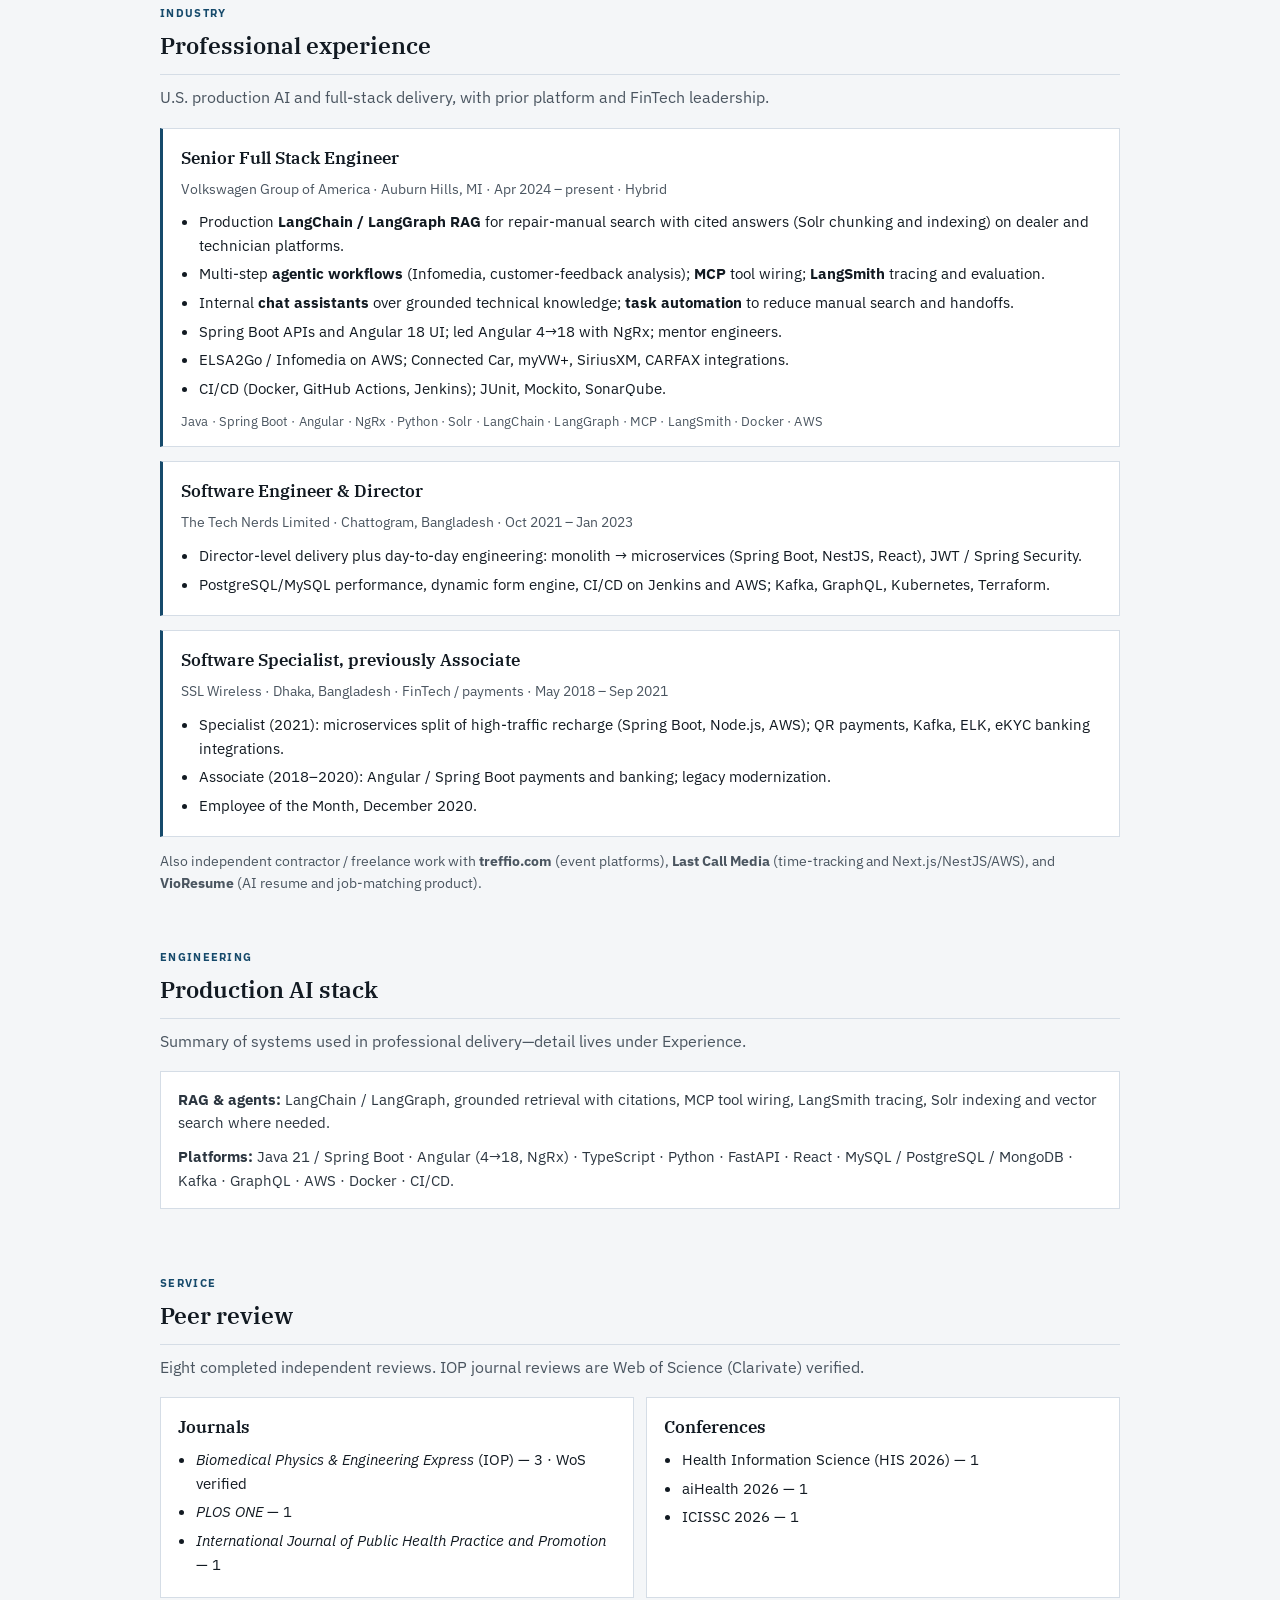
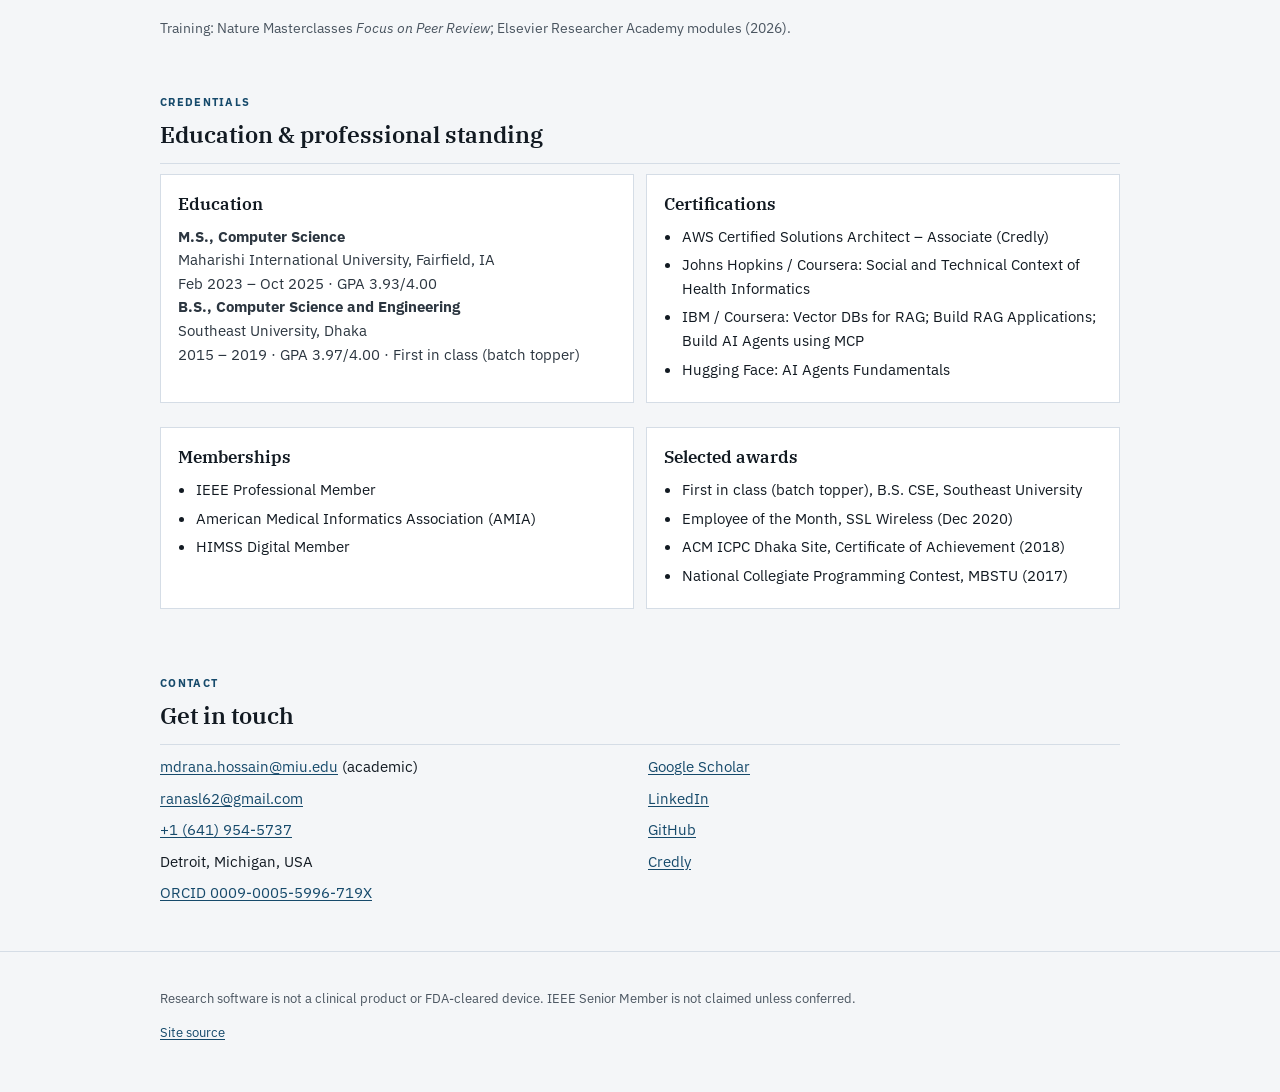
==== commit 03ebe4cc: "update the profile photo update alert updaet" ====
--- a/index.html
+++ b/index.html
@@ -227,6 +227,8 @@
           <li>Employee of the Month, December 2020.</li>
         </ul>
       </article>
+
+      <p class="note">Also independent contractor / freelance work with <strong>treffio.com</strong> (event platforms), <strong>Last Call Media</strong> (time-tracking and Next.js/NestJS/AWS), and <strong>VioResume</strong> (AI resume and job-matching product).</p>
     </section>
 
     <section id="engineering" class="wrap section">
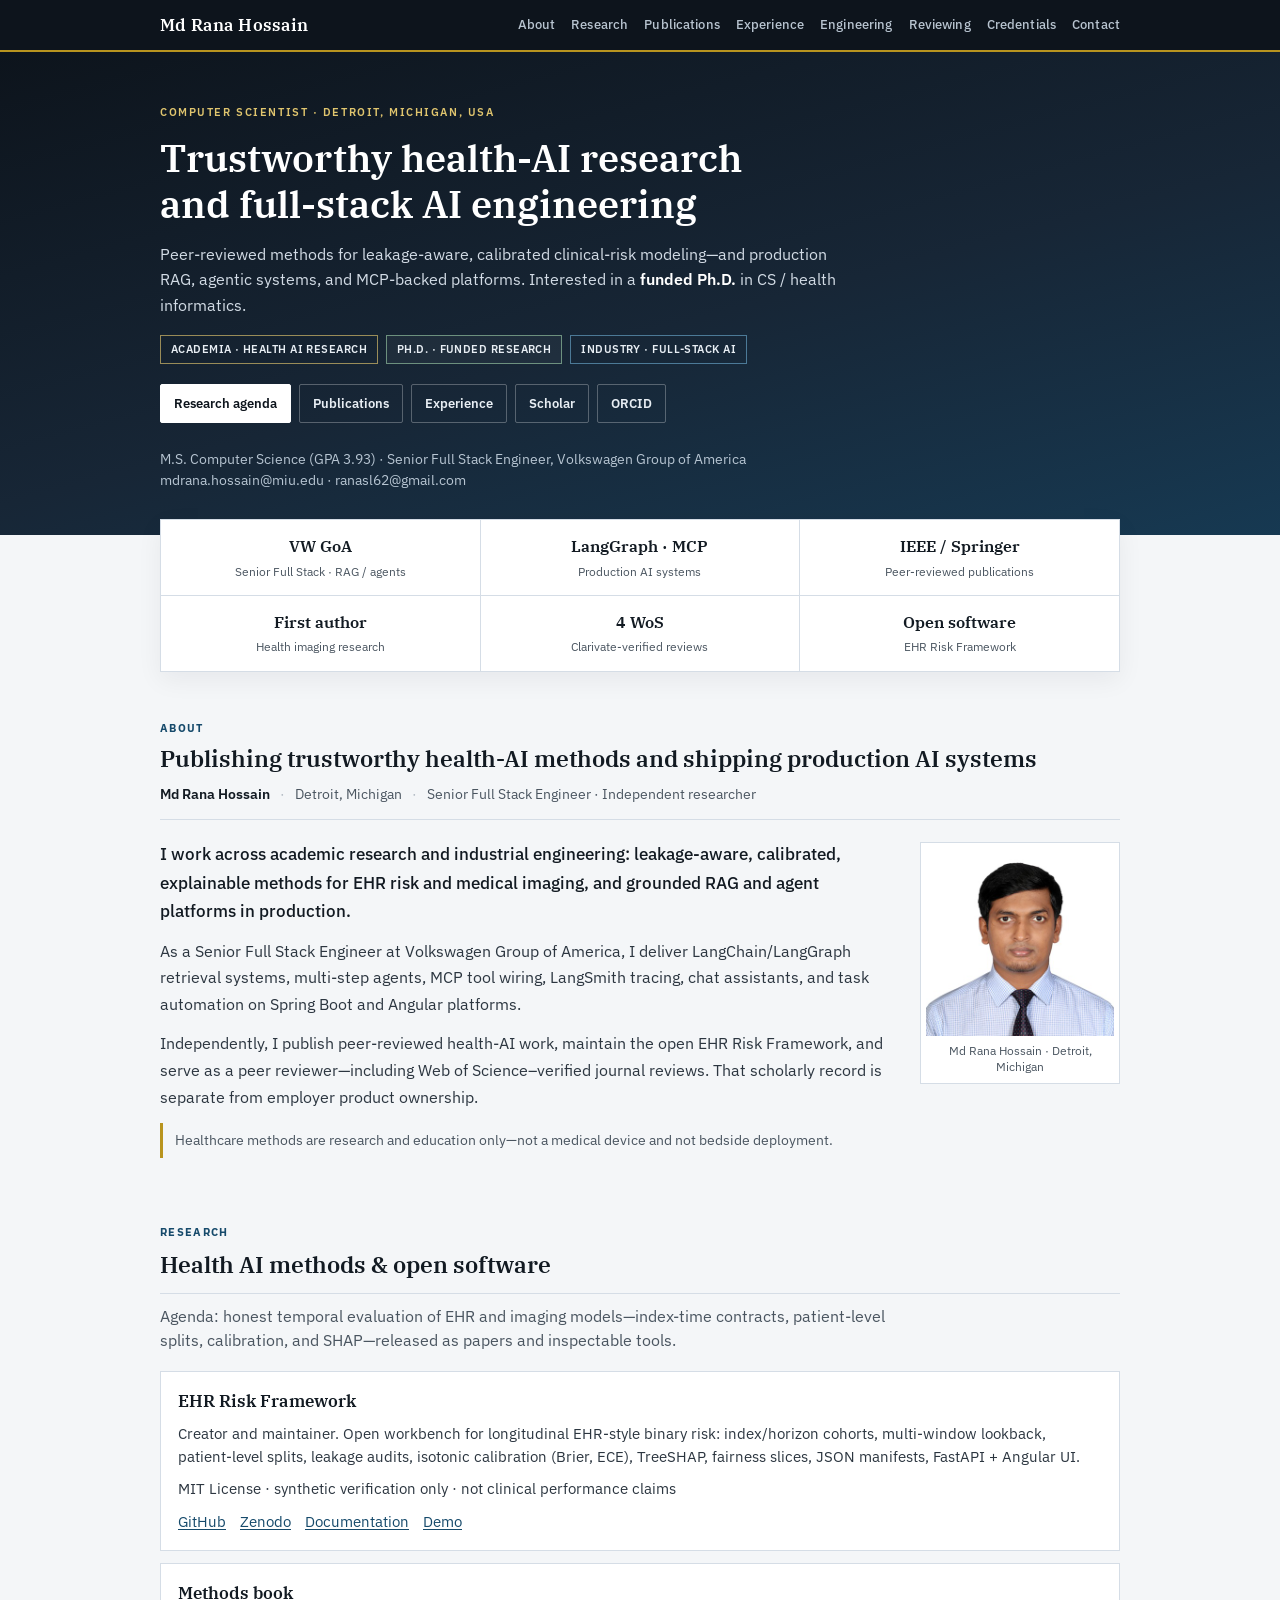
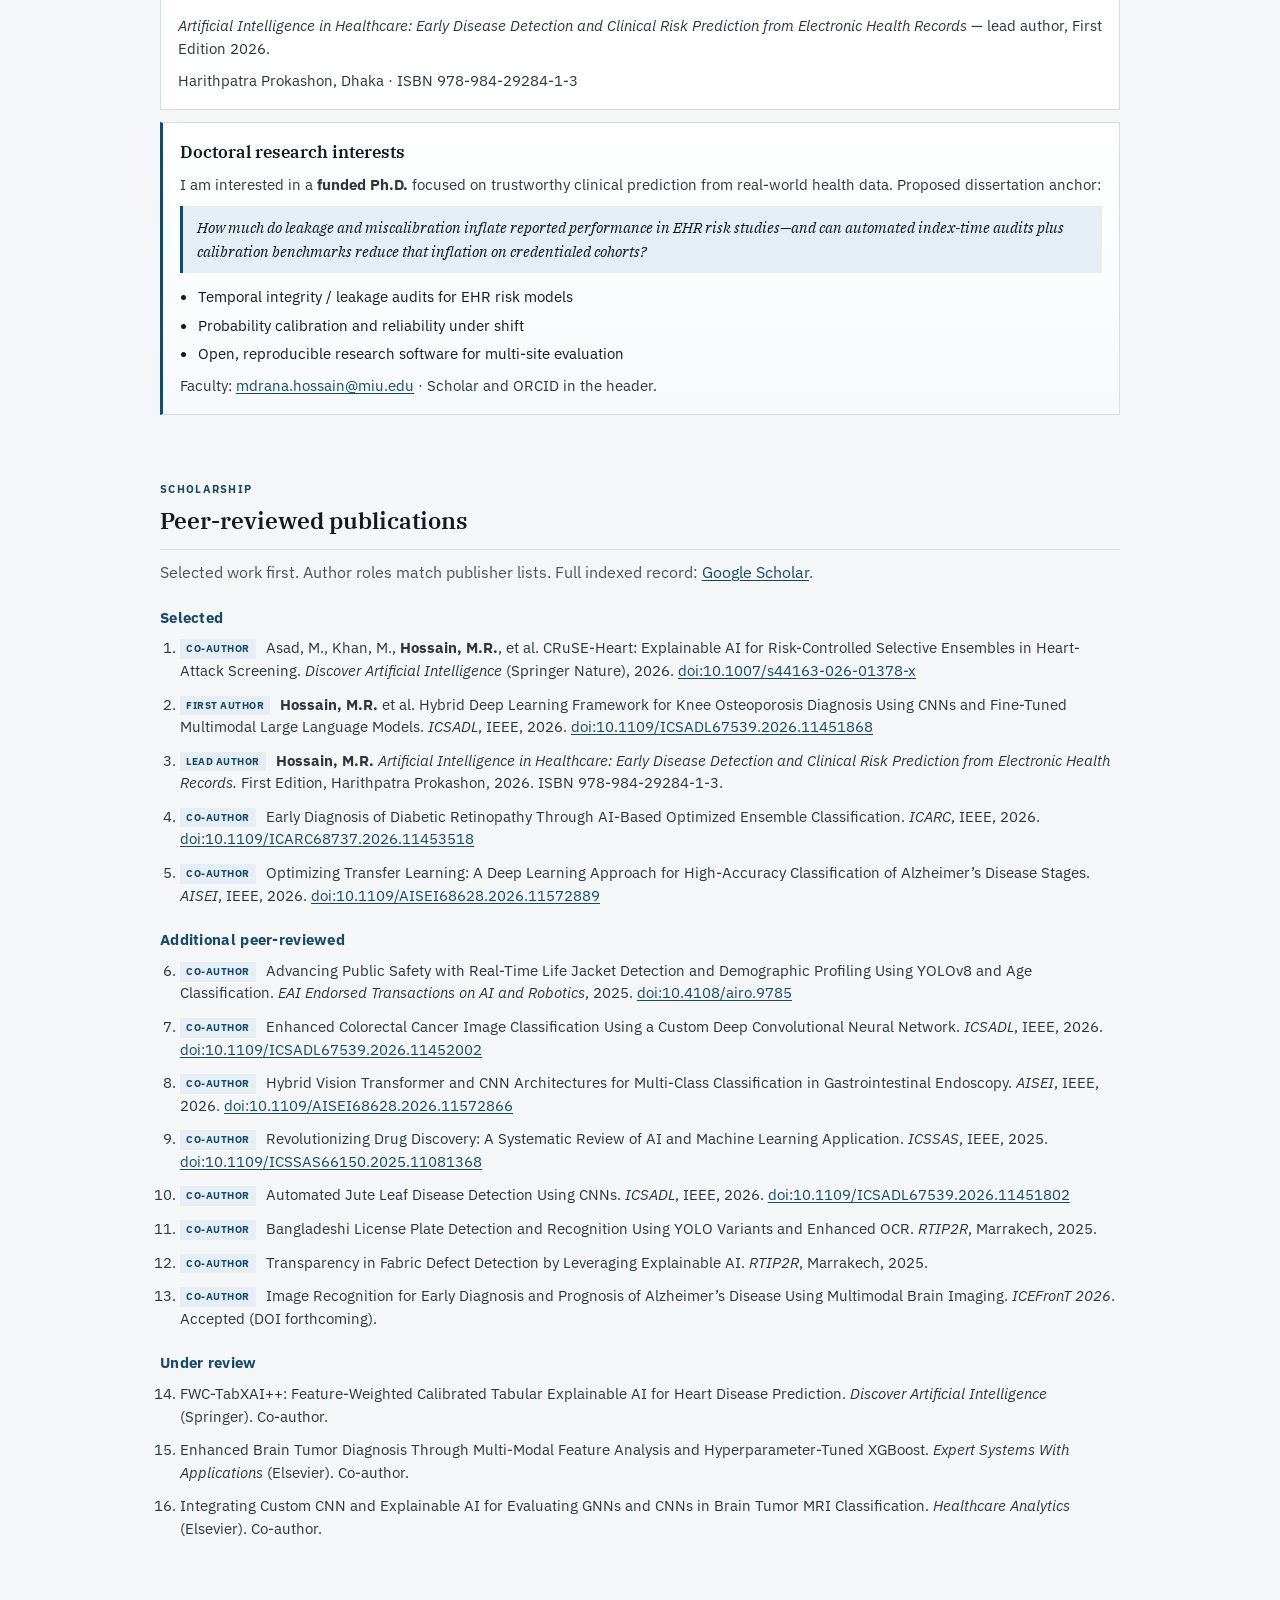
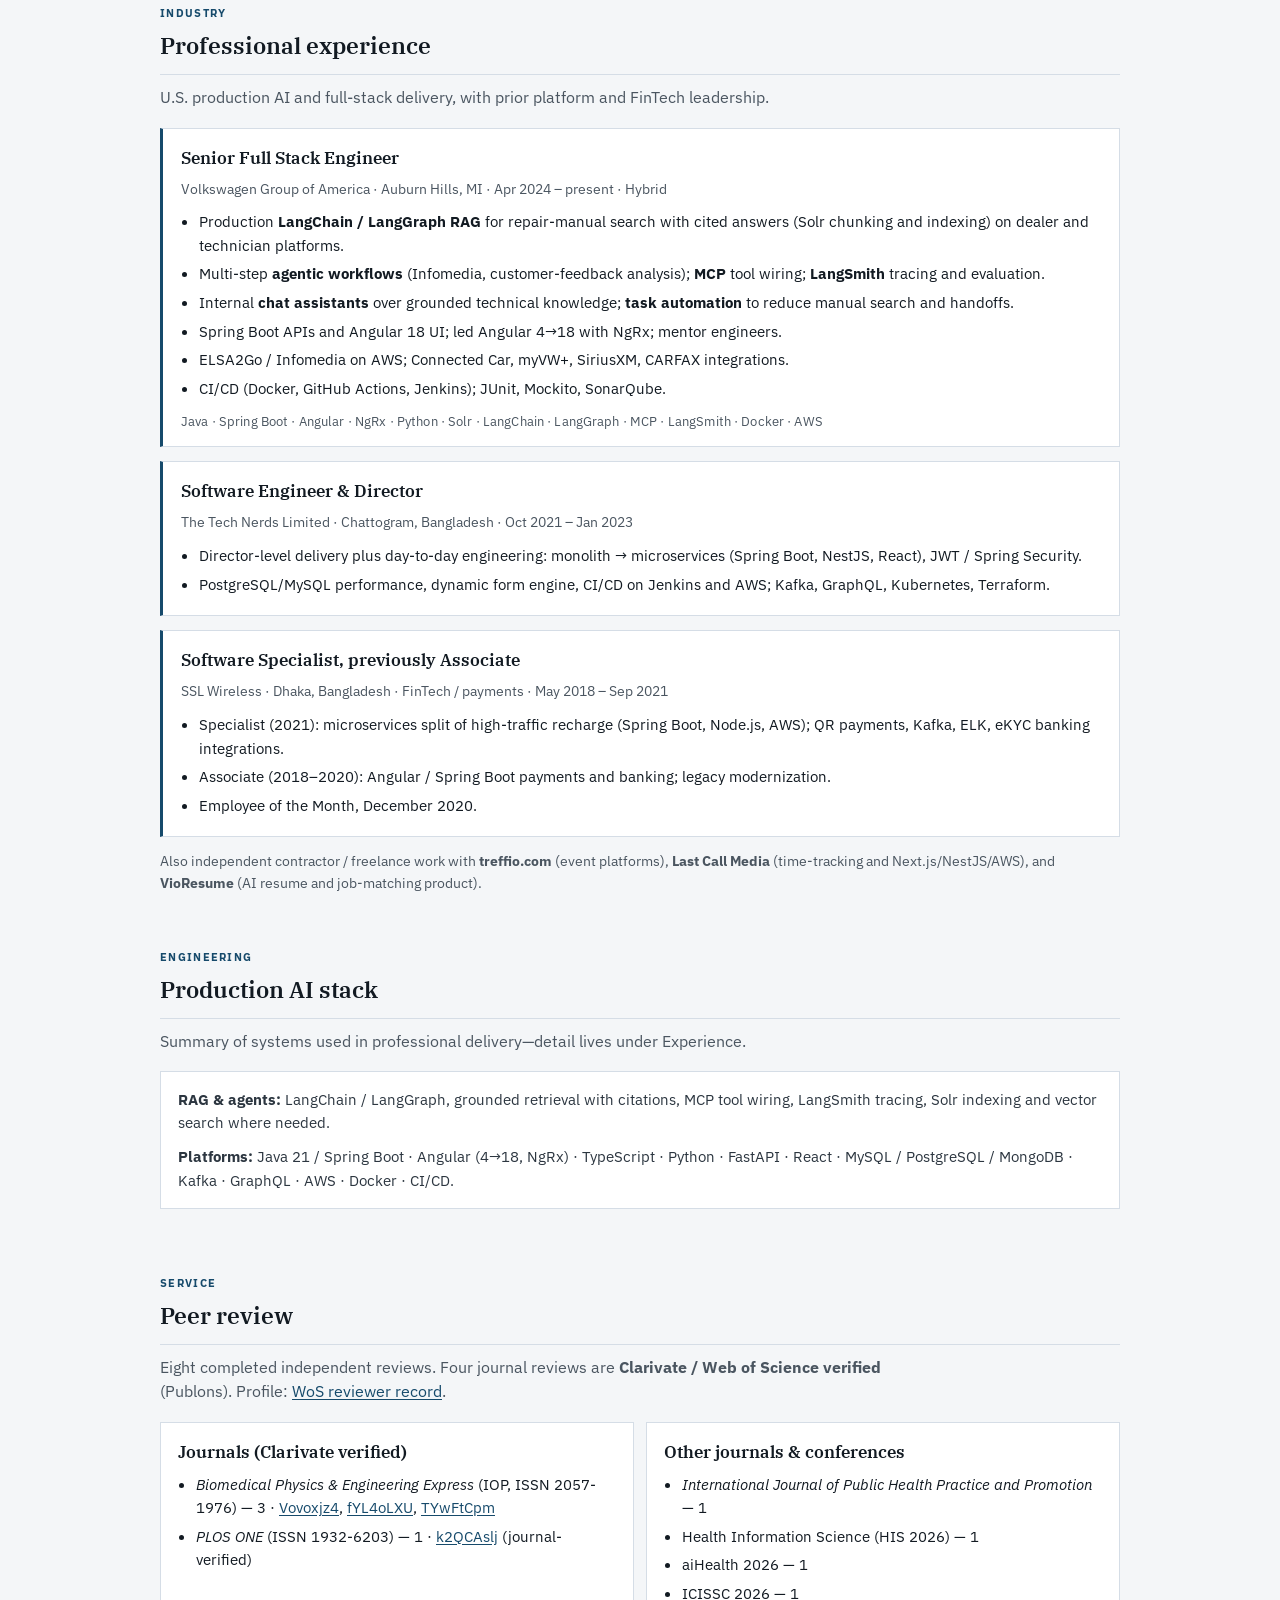
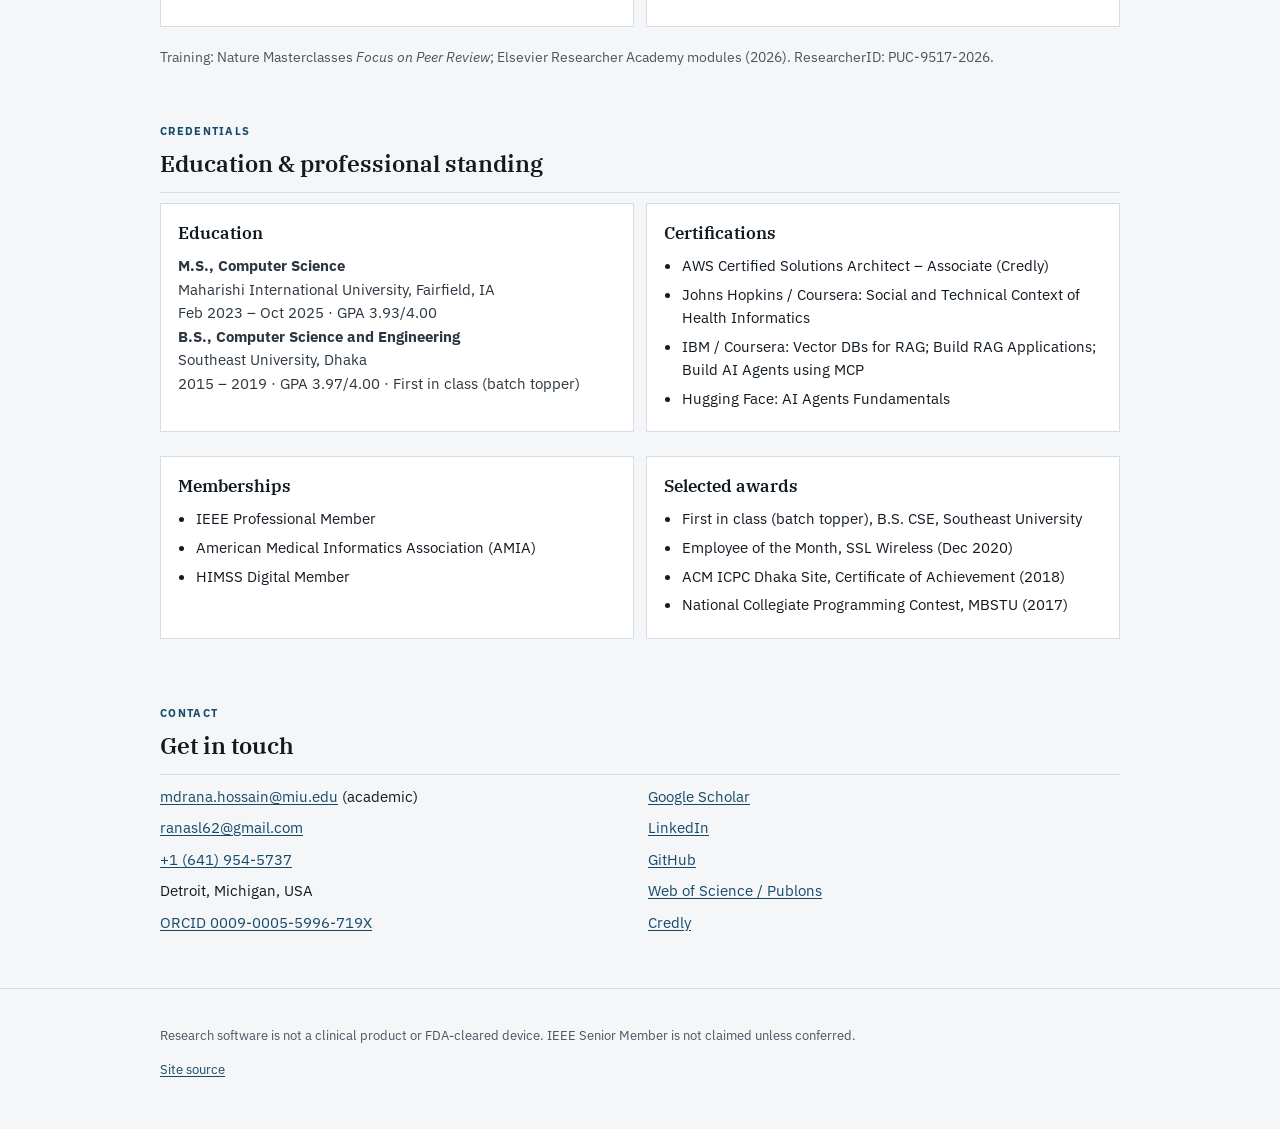
==== commit 46c158a2: "update the profile photo update alert updaet" ====
--- a/index.html
+++ b/index.html
@@ -90,7 +90,7 @@
     <div role="listitem"><strong>LangGraph · MCP</strong><span>Production AI systems</span></div>
     <div role="listitem"><strong>IEEE / Springer</strong><span>Peer-reviewed publications</span></div>
     <div role="listitem"><strong>First author</strong><span>Health imaging research</span></div>
-    <div role="listitem"><strong>8 reviews</strong><span>Web of Science verified</span></div>
+    <div role="listitem"><strong>4 WoS</strong><span>Clarivate-verified reviews</span></div>
     <div role="listitem"><strong>Open software</strong><span>EHR Risk Framework</span></div>
   </div>
 
@@ -244,26 +244,34 @@
     <section id="reviews" class="wrap section">
       <p class="section-kicker">Service</p>
       <h2>Peer review</h2>
-      <p class="lead">Eight completed independent reviews. IOP journal reviews are Web of Science (Clarivate) verified.</p>
+      <p class="lead">Eight completed independent reviews. Four journal reviews are <strong>Clarivate / Web of Science verified</strong> (Publons). Profile: <a href="https://publons.com/wos-op/a/11861496/">WoS reviewer record</a>.</p>
       <div class="grid-2">
         <article class="card">
-          <h3>Journals</h3>
-          <ul>
-            <li><em>Biomedical Physics &amp; Engineering Express</em> (IOP) — 3 · WoS verified</li>
-            <li><em>PLOS ONE</em> — 1</li>
+          <h3>Journals (Clarivate verified)</h3>
+          <ul>
+            <li>
+              <em>Biomedical Physics &amp; Engineering Express</em> (IOP, ISSN 2057-1976) — 3 ·
+              <a href="https://publons.com/wos-op/review/author/Vovoxjz4/">Vovoxjz4</a>,
+              <a href="https://publons.com/wos-op/review/author/fYL4oLXU/">fYL4oLXU</a>,
+              <a href="https://publons.com/wos-op/review/author/TYwFtCpm/">TYwFtCpm</a>
+            </li>
+            <li>
+              <em>PLOS ONE</em> (ISSN 1932-6203) — 1 ·
+              <a href="https://publons.com/wos-op/review/author/k2QCAslj/">k2QCAslj</a> (journal-verified)
+            </li>
+          </ul>
+        </article>
+        <article class="card">
+          <h3>Other journals &amp; conferences</h3>
+          <ul>
             <li><em>International Journal of Public Health Practice and Promotion</em> — 1</li>
-          </ul>
-        </article>
-        <article class="card">
-          <h3>Conferences</h3>
-          <ul>
             <li>Health Information Science (HIS 2026) — 1</li>
             <li>aiHealth 2026 — 1</li>
             <li>ICISSC 2026 — 1</li>
           </ul>
         </article>
       </div>
-      <p class="note">Training: Nature Masterclasses <em>Focus on Peer Review</em>; Elsevier Researcher Academy modules (2026).</p>
+      <p class="note">Training: Nature Masterclasses <em>Focus on Peer Review</em>; Elsevier Researcher Academy modules (2026). ResearcherID: PUC-9517-2026.</p>
     </section>
 
     <section id="education" class="wrap section">
@@ -316,6 +324,7 @@
         <li><a href="https://scholar.google.com/citations?user=GV-UbncAAAAJ">Google Scholar</a></li>
         <li><a href="https://www.linkedin.com/in/mdranahossain/">LinkedIn</a></li>
         <li><a href="https://github.com/ranasl62">GitHub</a></li>
+        <li><a href="https://publons.com/wos-op/a/11861496/">Web of Science / Publons</a></li>
         <li><a href="https://www.credly.com/users/md-rana-ranasl62-gmail-com">Credly</a></li>
       </ul>
     </section>
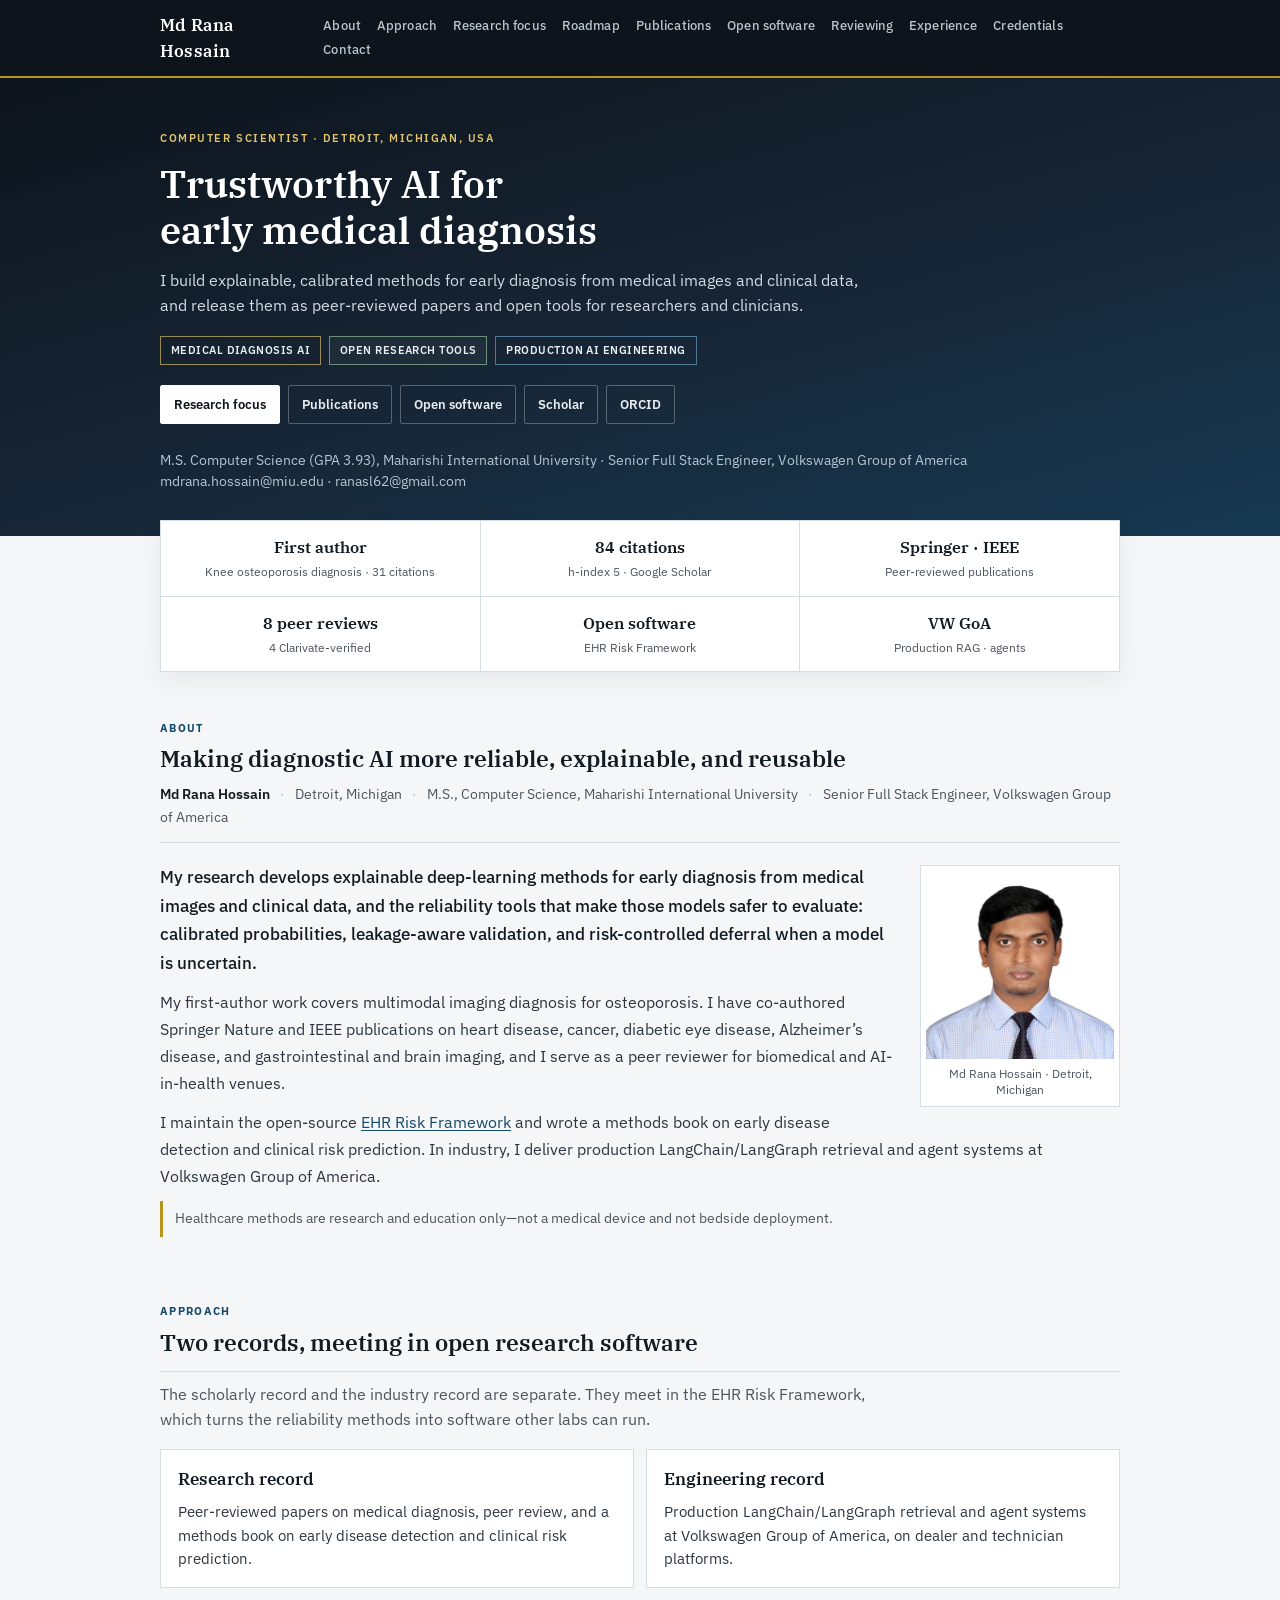
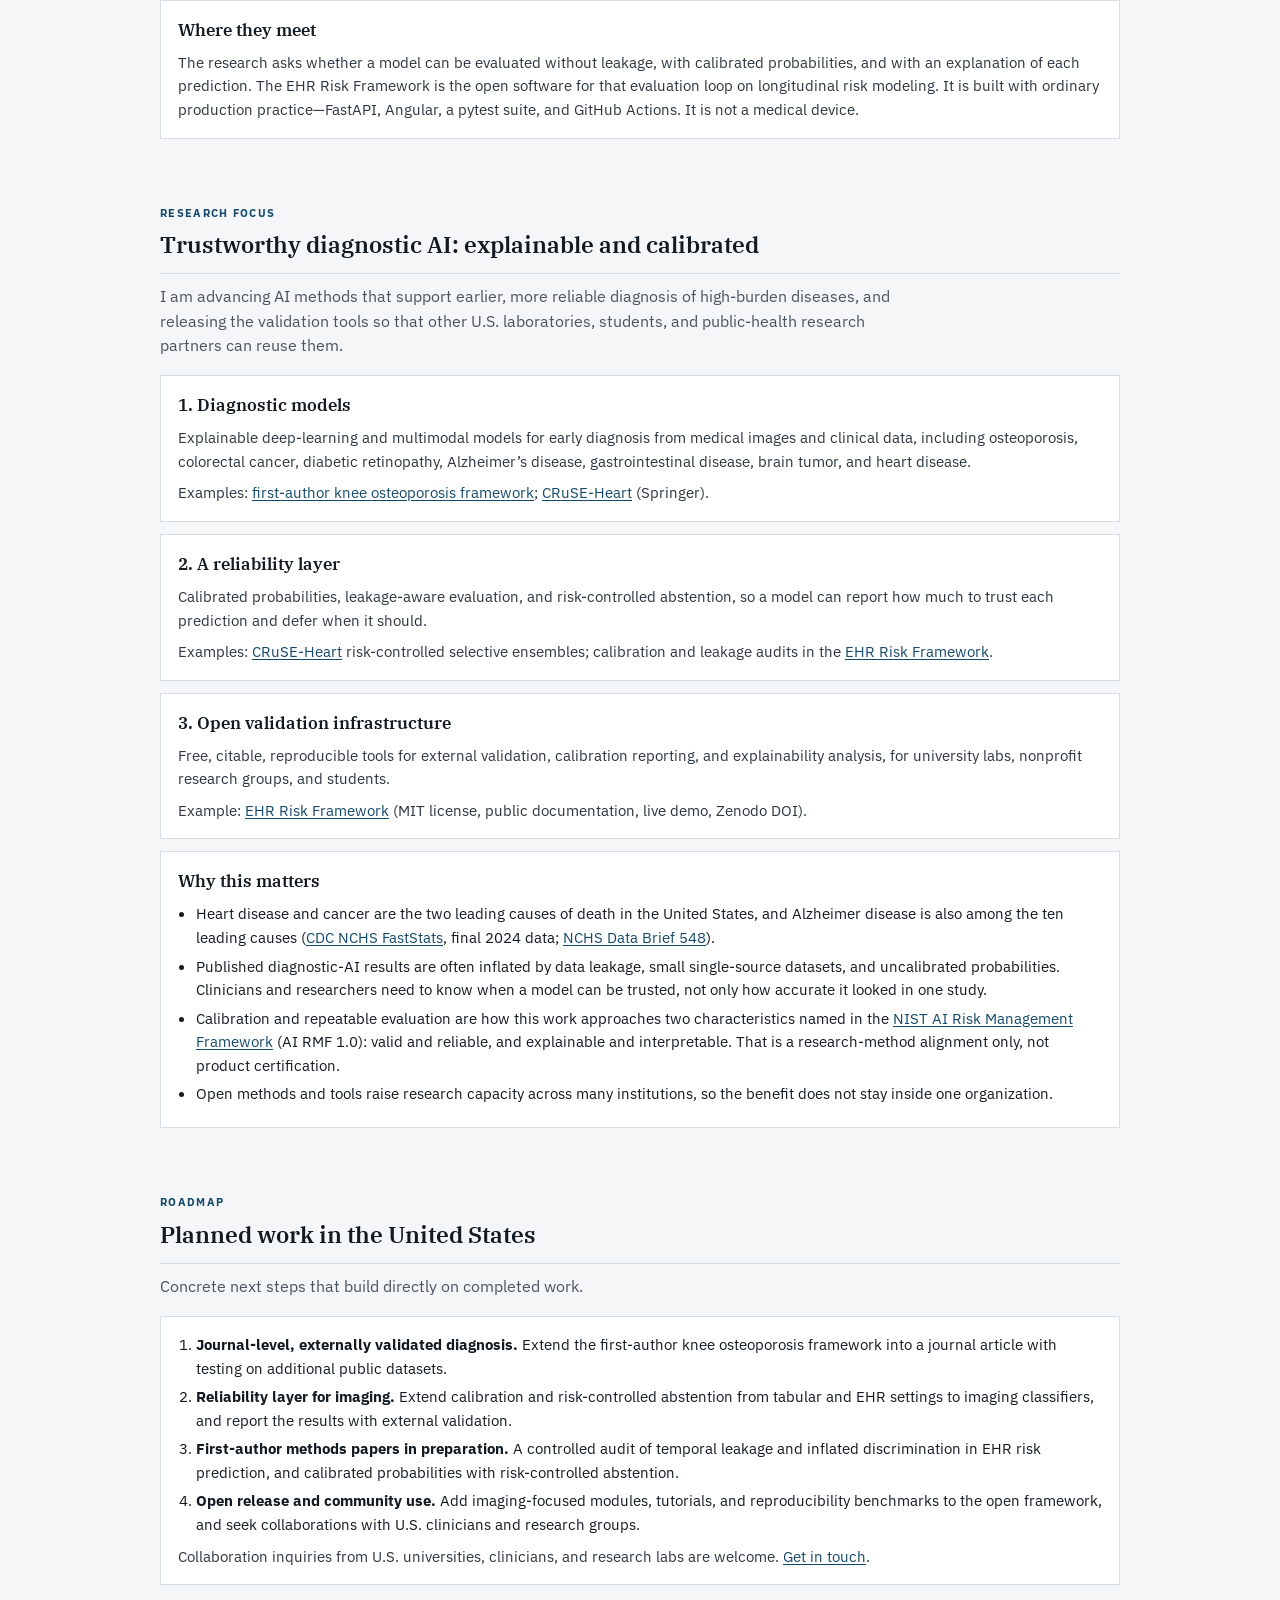
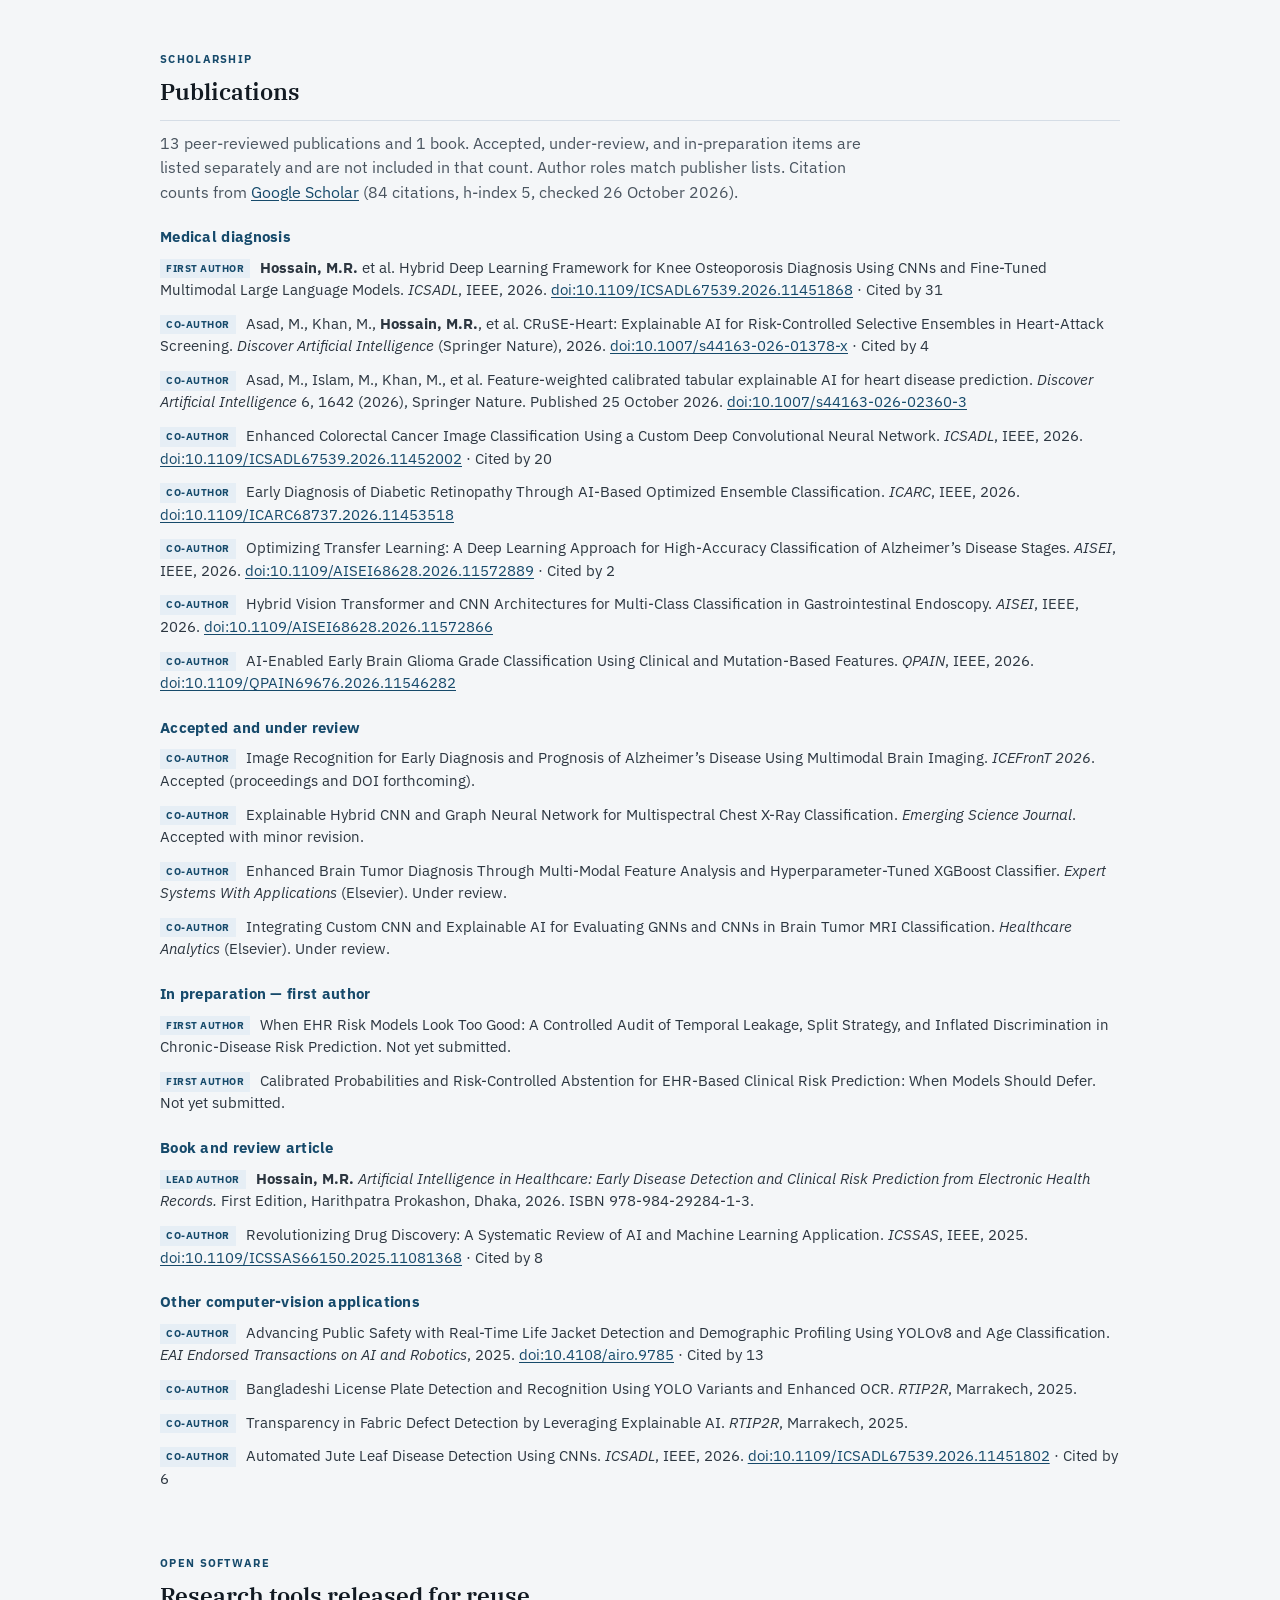
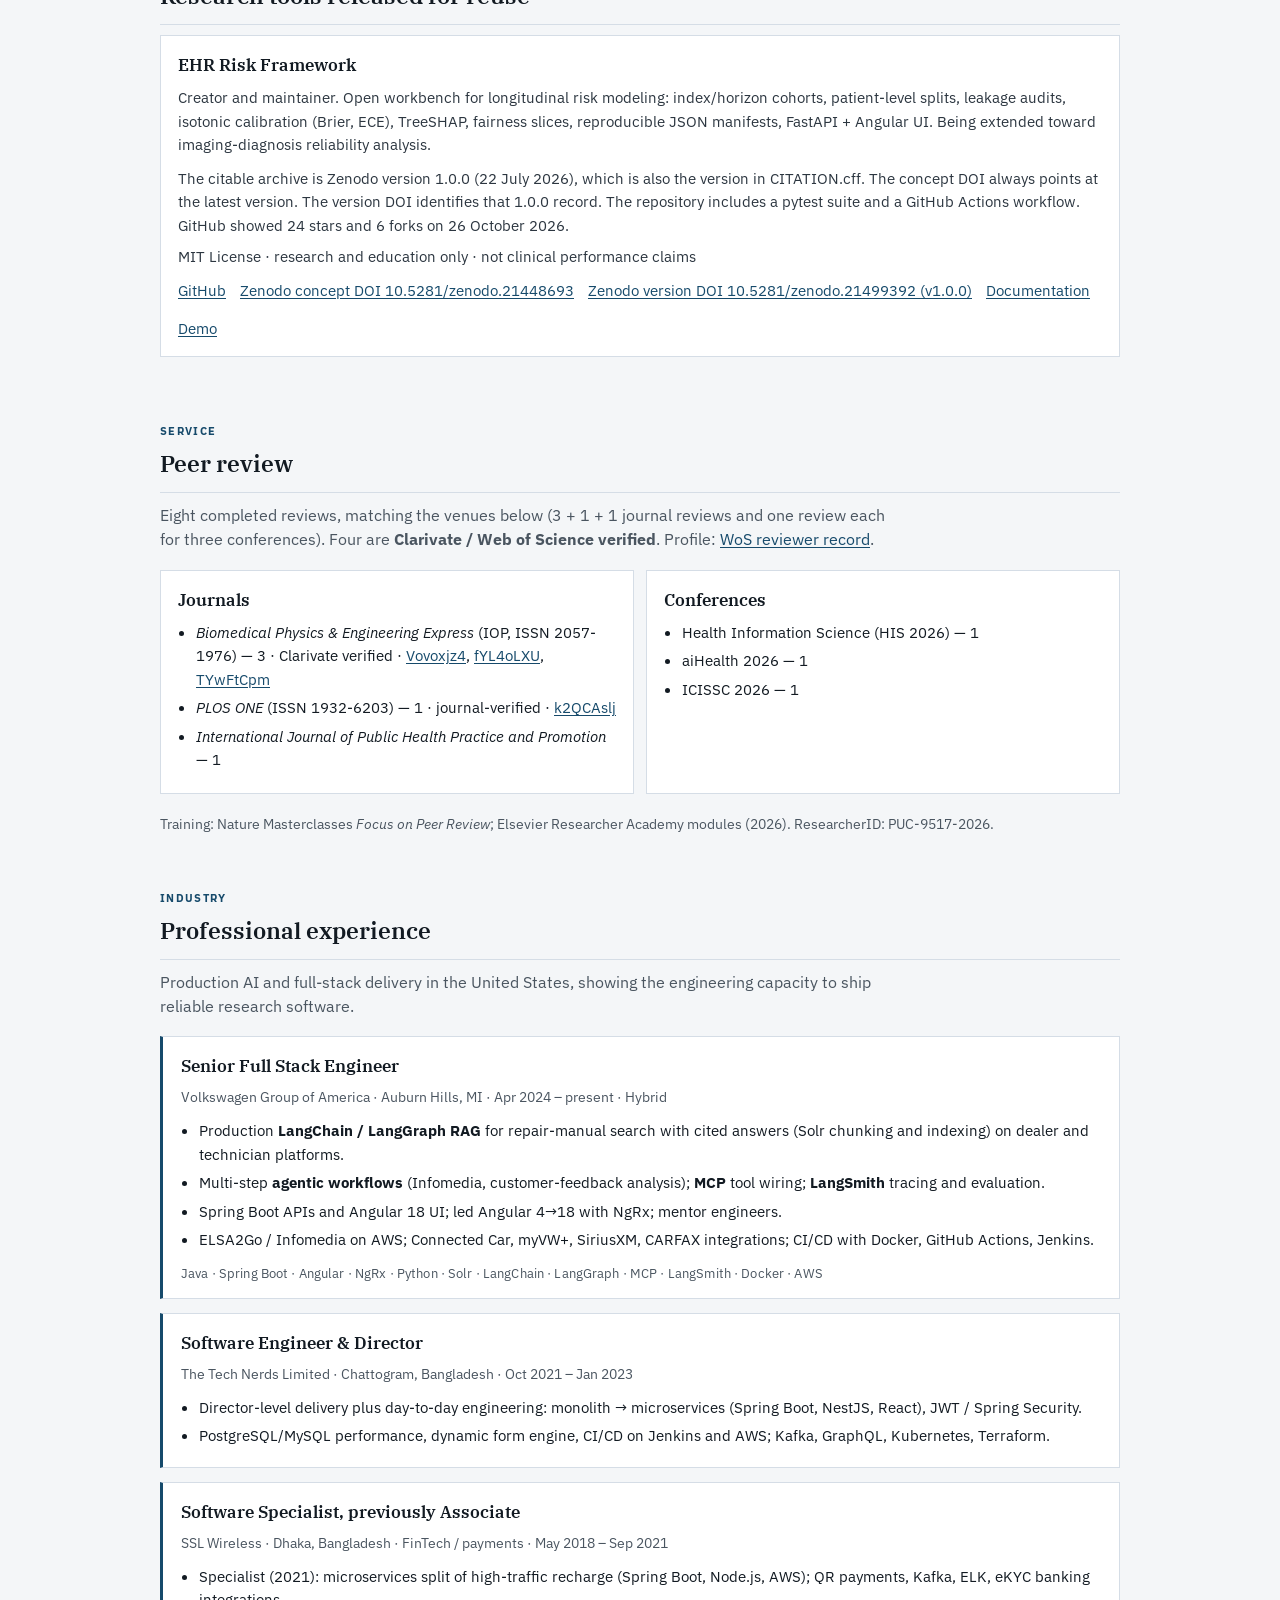
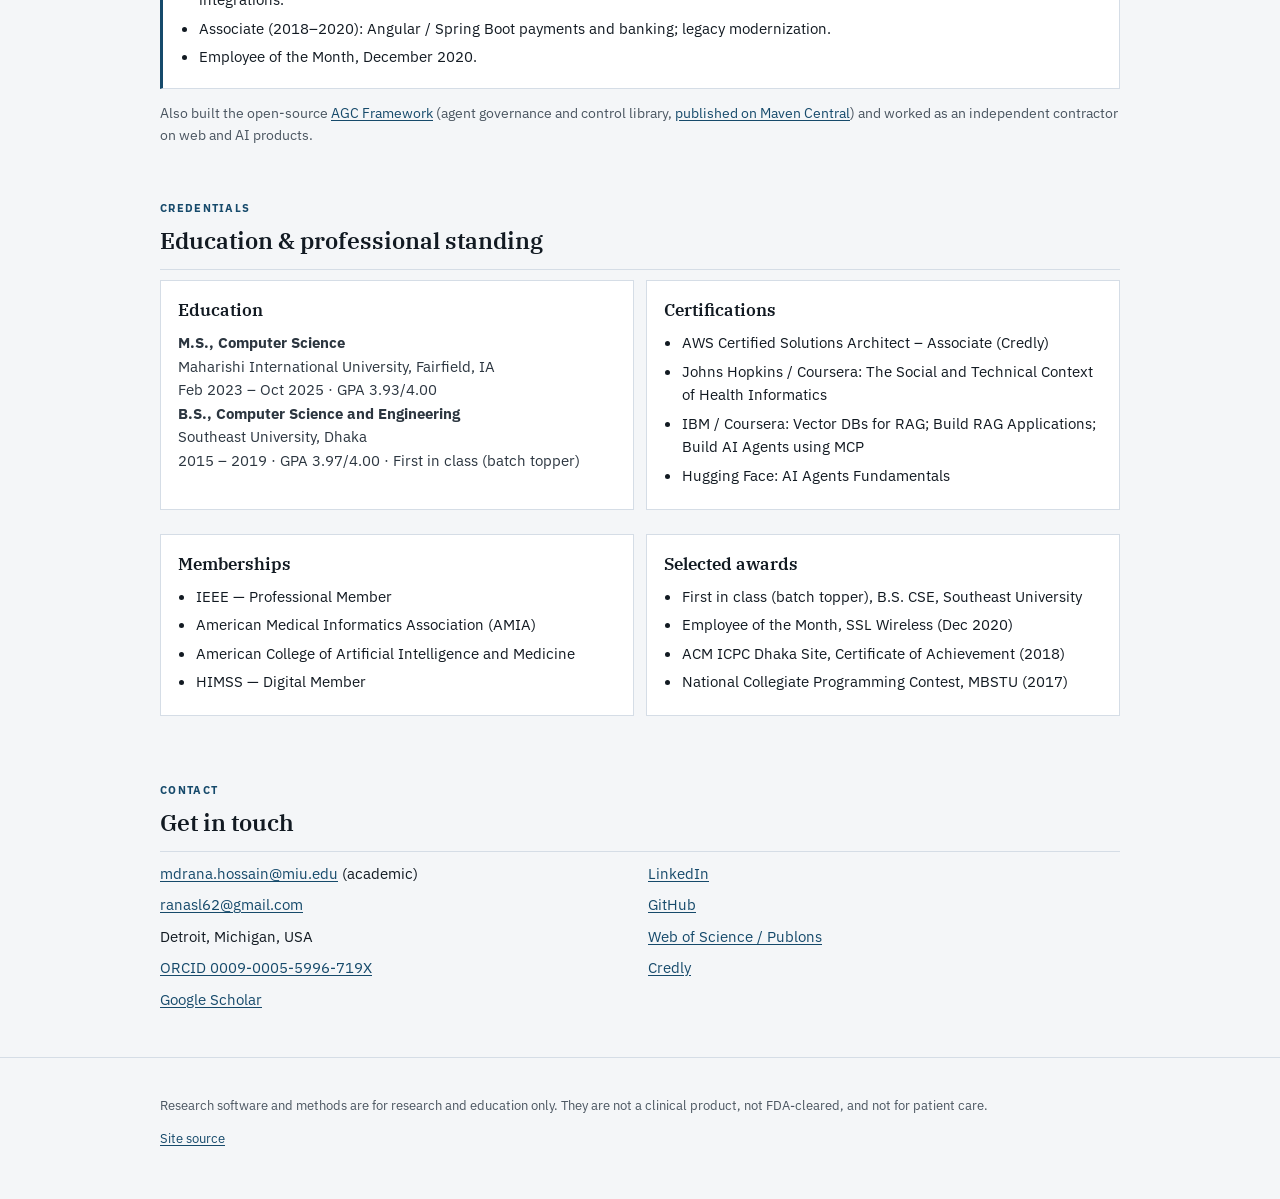
==== commit 4cca6c27: "update the content" ====
--- a/index.html
+++ b/index.html
@@ -3,12 +3,12 @@
 <head>
   <meta charset="utf-8" />
   <meta name="viewport" content="width=device-width, initial-scale=1" />
-  <title>Md Rana Hossain — Research &amp; Engineering</title>
-  <meta name="description" content="Md Rana Hossain. Trustworthy health-AI research, production full-stack AI engineering, and doctoral research interests (EHR risk, RAG, LangGraph, MCP). Detroit, MI." />
+  <title>Md Rana Hossain — Trustworthy AI for Early Medical Diagnosis</title>
+  <meta name="description" content="Explainable, calibrated methods for early medical diagnosis, released as papers and open tools for researchers and clinicians. Detroit, MI." />
   <meta name="author" content="Md Rana Hossain" />
   <link rel="canonical" href="https://ranasl62.github.io/ranasl62/" />
-  <meta property="og:title" content="Md Rana Hossain — Research &amp; Engineering" />
-  <meta property="og:description" content="Health-AI research · full-stack AI engineering · interested in a funded Ph.D." />
+  <meta property="og:title" content="Md Rana Hossain — Trustworthy AI for Early Medical Diagnosis" />
+  <meta property="og:description" content="Explainable, calibrated methods for early medical diagnosis, released as papers and open tools for researchers and clinicians. Detroit, MI." />
   <meta property="og:type" content="profile" />
   <meta property="og:url" content="https://ranasl62.github.io/ranasl62/" />
   <meta property="og:image" content="https://ranasl62.github.io/ranasl62/photo.jpg" />
@@ -25,9 +25,9 @@
     "name": "Md Rana Hossain",
     "url": "https://ranasl62.github.io/ranasl62/",
     "email": "mdrana.hossain@miu.edu",
-    "telephone": "+1-641-954-5737",
     "jobTitle": "Senior Full Stack Engineer",
     "worksFor": { "@type": "Organization", "name": "Volkswagen Group of America" },
+    "knowsAbout": ["Explainable AI", "Medical imaging", "Medical diagnosis", "Clinical risk prediction"],
     "address": { "@type": "PostalAddress", "addressLocality": "Detroit", "addressRegion": "MI", "addressCountry": "US" },
     "sameAs": [
       "https://orcid.org/0009-0005-5996-719X",
@@ -47,11 +47,13 @@
       <label for="nav-toggle" class="nav-btn" aria-label="Menu">Menu</label>
       <nav class="nav" aria-label="Primary">
         <a href="#about">About</a>
-        <a href="#research">Research</a>
+        <a href="#approach">Approach</a>
+        <a href="#research">Research focus</a>
+        <a href="#roadmap">Roadmap</a>
         <a href="#publications">Publications</a>
+        <a href="#software">Open software</a>
+        <a href="#reviews">Reviewing</a>
         <a href="#experience">Experience</a>
-        <a href="#engineering">Engineering</a>
-        <a href="#reviews">Reviewing</a>
         <a href="#education">Credentials</a>
         <a href="#contact">Contact</a>
       </nav>
@@ -61,133 +63,227 @@
   <section id="top" class="hero">
     <div class="wrap">
       <p class="kicker">Computer scientist · Detroit, Michigan, USA</p>
-      <h1>Trustworthy health-AI research<br />and full-stack AI engineering</h1>
-      <p class="deck">Peer-reviewed methods for leakage-aware, calibrated clinical-risk modeling—and production RAG, agentic systems, and MCP-backed platforms. Interested in a <strong>funded Ph.D.</strong> in CS / health informatics.</p>
+      <h1>Trustworthy AI for<br />early medical diagnosis</h1>
+      <p class="deck">I build explainable, calibrated methods for early diagnosis from medical images and clinical data, and release them as peer-reviewed papers and open tools for researchers and clinicians.</p>
       <div class="track-row" aria-label="Focus areas">
-        <span class="track acad">Academia · Health AI research</span>
-        <span class="track phd">Ph.D. · Funded research</span>
-        <span class="track eng">Industry · Full-stack AI</span>
+        <span class="track acad">Medical diagnosis AI</span>
+        <span class="track tools">Open research tools</span>
+        <span class="track eng">Production AI engineering</span>
       </div>
       <div class="hero-links">
-        <a class="btn primary" href="#research">Research agenda</a>
+        <a class="btn primary" href="#research">Research focus</a>
         <a class="btn" href="#publications">Publications</a>
-        <a class="btn" href="#experience">Experience</a>
+        <a class="btn" href="#software">Open software</a>
         <a class="btn" href="https://scholar.google.com/citations?user=GV-UbncAAAAJ">Scholar</a>
         <a class="btn" href="https://orcid.org/0009-0005-5996-719X">ORCID</a>
-        <!-- Drop cv.pdf in this folder, then uncomment:
-        <a class="btn" href="cv.pdf">CV (PDF)</a>
-        -->
       </div>
       <p class="hero-meta">
-        M.S. Computer Science (GPA 3.93) · Senior Full Stack Engineer, Volkswagen Group of America<br />
+        M.S. Computer Science (GPA 3.93), Maharishi International University · Senior Full Stack Engineer, Volkswagen Group of America<br />
         mdrana.hossain@miu.edu · ranasl62@gmail.com
       </p>
     </div>
   </section>
 
   <div class="wrap metrics" role="list">
-    <div role="listitem"><strong>VW GoA</strong><span>Senior Full Stack · RAG / agents</span></div>
-    <div role="listitem"><strong>LangGraph · MCP</strong><span>Production AI systems</span></div>
-    <div role="listitem"><strong>IEEE / Springer</strong><span>Peer-reviewed publications</span></div>
-    <div role="listitem"><strong>First author</strong><span>Health imaging research</span></div>
-    <div role="listitem"><strong>4 WoS</strong><span>Clarivate-verified reviews</span></div>
+    <div role="listitem"><strong>First author</strong><span>Knee osteoporosis diagnosis · 31 citations</span></div>
+    <div role="listitem"><strong>84 citations</strong><span>h-index 5 · Google Scholar</span></div>
+    <div role="listitem"><strong>Springer · IEEE</strong><span>Peer-reviewed publications</span></div>
+    <div role="listitem"><strong>8 peer reviews</strong><span>4 Clarivate-verified</span></div>
     <div role="listitem"><strong>Open software</strong><span>EHR Risk Framework</span></div>
+    <div role="listitem"><strong>VW GoA</strong><span>Production RAG · agents</span></div>
   </div>
 
   <main id="content">
     <section id="about" class="wrap section about">
       <p class="section-kicker">About</p>
-      <h2 class="about-title">Publishing trustworthy health-AI methods and shipping production AI systems</h2>
+      <h2 class="about-title">Making diagnostic AI more reliable, explainable, and reusable</h2>
       <p class="about-byline">
         <span class="byline-name">Md Rana Hossain</span>
         <span class="byline-sep">·</span>
         Detroit, Michigan
         <span class="byline-sep">·</span>
-        Senior Full Stack Engineer · Independent researcher
+        M.S., Computer Science, Maharishi International University
+        <span class="byline-sep">·</span>
+        Senior Full Stack Engineer, Volkswagen Group of America
       </p>
       <div class="about-body">
         <figure class="about-photo">
           <img src="photo.jpg" alt="Portrait of Md Rana Hossain" width="200" height="200" />
           <figcaption>Md Rana Hossain · Detroit, Michigan</figcaption>
         </figure>
-        <p class="about-lead">I work across academic research and industrial engineering: leakage-aware, calibrated, explainable methods for EHR risk and medical imaging, and grounded RAG and agent platforms in production.</p>
-        <p>As a Senior Full Stack Engineer at Volkswagen Group of America, I deliver LangChain/LangGraph retrieval systems, multi-step agents, MCP tool wiring, LangSmith tracing, chat assistants, and task automation on Spring Boot and Angular platforms.</p>
-        <p>Independently, I publish peer-reviewed health-AI work, maintain the open EHR Risk Framework, and serve as a peer reviewer—including Web of Science–verified journal reviews. That scholarly record is separate from employer product ownership.</p>
+        <p class="about-lead">My research develops explainable deep-learning methods for early diagnosis from medical images and clinical data, and the reliability tools that make those models safer to evaluate: calibrated probabilities, leakage-aware validation, and risk-controlled deferral when a model is uncertain.</p>
+        <p>My first-author work covers multimodal imaging diagnosis for osteoporosis. I have co-authored Springer Nature and IEEE publications on heart disease, cancer, diabetic eye disease, Alzheimer’s disease, and gastrointestinal and brain imaging, and I serve as a peer reviewer for biomedical and AI-in-health venues.</p>
+        <p>I maintain the open-source <a href="#software">EHR Risk Framework</a> and wrote a methods book on early disease detection and clinical risk prediction. In industry, I deliver production LangChain/LangGraph retrieval and agent systems at Volkswagen Group of America.</p>
         <p class="about-note">Healthcare methods are research and education only—not a medical device and not bedside deployment.</p>
       </div>
     </section>
 
+    <section id="approach" class="wrap section">
+      <p class="section-kicker">Approach</p>
+      <h2>Two records, meeting in open research software</h2>
+      <p class="lead">The scholarly record and the industry record are separate. They meet in the EHR Risk Framework, which turns the reliability methods into software other labs can run.</p>
+      <div class="grid-2">
+        <article class="card">
+          <h3>Research record</h3>
+          <p>Peer-reviewed papers on medical diagnosis, peer review, and a methods book on early disease detection and clinical risk prediction.</p>
+        </article>
+        <article class="card">
+          <h3>Engineering record</h3>
+          <p>Production LangChain/LangGraph retrieval and agent systems at Volkswagen Group of America, on dealer and technician platforms.</p>
+        </article>
+      </div>
+      <article class="card wide">
+        <h3>Where they meet</h3>
+        <p>The research asks whether a model can be evaluated without leakage, with calibrated probabilities, and with an explanation of each prediction. The EHR Risk Framework is the open software for that evaluation loop on longitudinal risk modeling. It is built with ordinary production practice—FastAPI, Angular, a pytest suite, and GitHub Actions. It is not a medical device.</p>
+      </article>
+    </section>
+
     <section id="research" class="wrap section">
-      <p class="section-kicker">Research</p>
-      <h2>Health AI methods &amp; open software</h2>
-      <p class="lead">Agenda: honest temporal evaluation of EHR and imaging models—index-time contracts, patient-level splits, calibration, and SHAP—released as papers and inspectable tools.</p>
+      <p class="section-kicker">Research focus</p>
+      <h2>Trustworthy diagnostic AI: explainable and calibrated</h2>
+      <p class="lead">I am advancing AI methods that support earlier, more reliable diagnosis of high-burden diseases, and releasing the validation tools so that other U.S. laboratories, students, and public-health research partners can reuse them.</p>
+      <article class="card">
+        <h3>1. Diagnostic models</h3>
+        <p>Explainable deep-learning and multimodal models for early diagnosis from medical images and clinical data, including osteoporosis, colorectal cancer, diabetic retinopathy, Alzheimer’s disease, gastrointestinal disease, brain tumor, and heart disease.</p>
+        <p class="note">Examples: <a href="#pub-knee">first-author knee osteoporosis framework</a>; <a href="#pub-cruise">CRuSE-Heart</a> (Springer).</p>
+      </article>
+      <article class="card">
+        <h3>2. A reliability layer</h3>
+        <p>Calibrated probabilities, leakage-aware evaluation, and risk-controlled abstention, so a model can report how much to trust each prediction and defer when it should.</p>
+        <p class="note">Examples: <a href="#pub-cruise">CRuSE-Heart</a> risk-controlled selective ensembles; calibration and leakage audits in the <a href="#software">EHR Risk Framework</a>.</p>
+      </article>
+      <article class="card">
+        <h3>3. Open validation infrastructure</h3>
+        <p>Free, citable, reproducible tools for external validation, calibration reporting, and explainability analysis, for university labs, nonprofit research groups, and students.</p>
+        <p class="note">Example: <a href="#software">EHR Risk Framework</a> (MIT license, public documentation, live demo, Zenodo DOI).</p>
+      </article>
+      <article class="card wide">
+        <h3>Why this matters</h3>
+        <ul>
+          <li>Heart disease and cancer are the two leading causes of death in the United States, and Alzheimer disease is also among the ten leading causes (<a href="https://www.cdc.gov/nchs/fastats/leading-causes-of-death.htm">CDC NCHS FastStats</a>, final 2024 data; <a href="https://www.cdc.gov/nchs/products/databriefs/db548.htm">NCHS Data Brief 548</a>).</li>
+          <li>Published diagnostic-AI results are often inflated by data leakage, small single-source datasets, and uncalibrated probabilities. Clinicians and researchers need to know when a model can be trusted, not only how accurate it looked in one study.</li>
+          <li>Calibration and repeatable evaluation are how this work approaches two characteristics named in the <a href="https://www.nist.gov/itl/ai-risk-management-framework">NIST AI Risk Management Framework</a> (AI RMF 1.0): valid and reliable, and explainable and interpretable. That is a research-method alignment only, not product certification.</li>
+          <li>Open methods and tools raise research capacity across many institutions, so the benefit does not stay inside one organization.</li>
+        </ul>
+      </article>
+    </section>
+
+    <section id="roadmap" class="wrap section">
+      <p class="section-kicker">Roadmap</p>
+      <h2>Planned work in the United States</h2>
+      <p class="lead">Concrete next steps that build directly on completed work.</p>
+      <div class="card">
+        <ol>
+          <li><strong>Journal-level, externally validated diagnosis.</strong> Extend the first-author knee osteoporosis framework into a journal article with testing on additional public datasets.</li>
+          <li><strong>Reliability layer for imaging.</strong> Extend calibration and risk-controlled abstention from tabular and EHR settings to imaging classifiers, and report the results with external validation.</li>
+          <li><strong>First-author methods papers in preparation.</strong> A controlled audit of temporal leakage and inflated discrimination in EHR risk prediction, and calibrated probabilities with risk-controlled abstention.</li>
+          <li><strong>Open release and community use.</strong> Add imaging-focused modules, tutorials, and reproducibility benchmarks to the open framework, and seek collaborations with U.S. clinicians and research groups.</li>
+        </ol>
+        <p class="note">Collaboration inquiries from U.S. universities, clinicians, and research labs are welcome. <a href="#contact">Get in touch</a>.</p>
+      </div>
+    </section>
+
+    <section id="publications" class="wrap section">
+      <p class="section-kicker">Scholarship</p>
+      <h2>Publications</h2>
+      <p class="lead">13 peer-reviewed publications and 1 book. Accepted, under-review, and in-preparation items are listed separately and are not included in that count. Author roles match publisher lists. Citation counts from <a href="https://scholar.google.com/citations?user=GV-UbncAAAAJ">Google Scholar</a> (84 citations, h-index 5, checked 26 October 2026).</p>
+
+      <h3 class="sub">Medical diagnosis</h3>
+      <ul class="pubs">
+        <li id="pub-knee"><span class="role">First author</span> <strong>Hossain, M.R.</strong> et al. Hybrid Deep Learning Framework for Knee Osteoporosis Diagnosis Using CNNs and Fine-Tuned Multimodal Large Language Models. <em>ICSADL</em>, IEEE, 2026. <a href="https://doi.org/10.1109/ICSADL67539.2026.11451868">doi:10.1109/ICSADL67539.2026.11451868</a> · Cited by 31</li>
+        <li id="pub-cruise"><span class="role">Co-author</span> Asad, M., Khan, M., <strong>Hossain, M.R.</strong>, et al. CRuSE-Heart: Explainable AI for Risk-Controlled Selective Ensembles in Heart-Attack Screening. <em>Discover Artificial Intelligence</em> (Springer Nature), 2026. <a href="https://doi.org/10.1007/s44163-026-01378-x">doi:10.1007/s44163-026-01378-x</a> · Cited by 4</li>
+        <li id="pub-heart"><span class="role">Co-author</span> Asad, M., Islam, M., Khan, M., et al. Feature-weighted calibrated tabular explainable AI for heart disease prediction. <em>Discover Artificial Intelligence</em> 6, 1642 (2026), Springer Nature. Published 25 October 2026. <a href="https://doi.org/10.1007/s44163-026-02360-3">doi:10.1007/s44163-026-02360-3</a></li>
+        <li id="pub-colorectal"><span class="role">Co-author</span> Enhanced Colorectal Cancer Image Classification Using a Custom Deep Convolutional Neural Network. <em>ICSADL</em>, IEEE, 2026. <a href="https://doi.org/10.1109/ICSADL67539.2026.11452002">doi:10.1109/ICSADL67539.2026.11452002</a> · Cited by 20</li>
+        <li id="pub-retinopathy"><span class="role">Co-author</span> Early Diagnosis of Diabetic Retinopathy Through AI-Based Optimized Ensemble Classification. <em>ICARC</em>, IEEE, 2026. <a href="https://doi.org/10.1109/ICARC68737.2026.11453518">doi:10.1109/ICARC68737.2026.11453518</a></li>
+        <li id="pub-alzheimer"><span class="role">Co-author</span> Optimizing Transfer Learning: A Deep Learning Approach for High-Accuracy Classification of Alzheimer’s Disease Stages. <em>AISEI</em>, IEEE, 2026. <a href="https://doi.org/10.1109/AISEI68628.2026.11572889">doi:10.1109/AISEI68628.2026.11572889</a> · Cited by 2</li>
+        <li id="pub-gi"><span class="role">Co-author</span> Hybrid Vision Transformer and CNN Architectures for Multi-Class Classification in Gastrointestinal Endoscopy. <em>AISEI</em>, IEEE, 2026. <a href="https://doi.org/10.1109/AISEI68628.2026.11572866">doi:10.1109/AISEI68628.2026.11572866</a></li>
+        <li id="pub-glioma"><span class="role">Co-author</span> AI-Enabled Early Brain Glioma Grade Classification Using Clinical and Mutation-Based Features. <em>QPAIN</em>, IEEE, 2026. <a href="https://doi.org/10.1109/QPAIN69676.2026.11546282">doi:10.1109/QPAIN69676.2026.11546282</a></li>
+      </ul>
+
+      <h3 class="sub">Accepted and under review</h3>
+      <ul class="pubs">
+        <li id="pub-icefront"><span class="role">Co-author</span> Image Recognition for Early Diagnosis and Prognosis of Alzheimer’s Disease Using Multimodal Brain Imaging. <em>ICEFronT 2026</em>. Accepted (proceedings and DOI forthcoming).</li>
+        <li id="pub-cxr"><span class="role">Co-author</span> Explainable Hybrid CNN and Graph Neural Network for Multispectral Chest X-Ray Classification. <em>Emerging Science Journal</em>. Accepted with minor revision.</li>
+        <li id="pub-brain"><span class="role">Co-author</span> Enhanced Brain Tumor Diagnosis Through Multi-Modal Feature Analysis and Hyperparameter-Tuned XGBoost Classifier. <em>Expert Systems With Applications</em> (Elsevier). Under review.</li>
+        <li><span class="role">Co-author</span> Integrating Custom CNN and Explainable AI for Evaluating GNNs and CNNs in Brain Tumor MRI Classification. <em>Healthcare Analytics</em> (Elsevier). Under review.</li>
+      </ul>
+
+      <h3 class="sub">In preparation — first author</h3>
+      <ul class="pubs">
+        <li><span class="role">First author</span> When EHR Risk Models Look Too Good: A Controlled Audit of Temporal Leakage, Split Strategy, and Inflated Discrimination in Chronic-Disease Risk Prediction. Not yet submitted.</li>
+        <li><span class="role">First author</span> Calibrated Probabilities and Risk-Controlled Abstention for EHR-Based Clinical Risk Prediction: When Models Should Defer. Not yet submitted.</li>
+      </ul>
+
+      <h3 class="sub">Book and review article</h3>
+      <ul class="pubs">
+        <li><span class="role">Lead author</span> <strong>Hossain, M.R.</strong> <em>Artificial Intelligence in Healthcare: Early Disease Detection and Clinical Risk Prediction from Electronic Health Records.</em> First Edition, Harithpatra Prokashon, Dhaka, 2026. ISBN 978-984-29284-1-3.</li>
+        <li><span class="role">Co-author</span> Revolutionizing Drug Discovery: A Systematic Review of AI and Machine Learning Application. <em>ICSSAS</em>, IEEE, 2025. <a href="https://doi.org/10.1109/ICSSAS66150.2025.11081368">doi:10.1109/ICSSAS66150.2025.11081368</a> · Cited by 8</li>
+      </ul>
+
+      <h3 class="sub">Other computer-vision applications</h3>
+      <ul class="pubs">
+        <li><span class="role">Co-author</span> Advancing Public Safety with Real-Time Life Jacket Detection and Demographic Profiling Using YOLOv8 and Age Classification. <em>EAI Endorsed Transactions on AI and Robotics</em>, 2025. <a href="https://doi.org/10.4108/airo.9785">doi:10.4108/airo.9785</a> · Cited by 13</li>
+        <li><span class="role">Co-author</span> Bangladeshi License Plate Detection and Recognition Using YOLO Variants and Enhanced OCR. <em>RTIP2R</em>, Marrakech, 2025.</li>
+        <li><span class="role">Co-author</span> Transparency in Fabric Defect Detection by Leveraging Explainable AI. <em>RTIP2R</em>, Marrakech, 2025.</li>
+        <li><span class="role">Co-author</span> Automated Jute Leaf Disease Detection Using CNNs. <em>ICSADL</em>, IEEE, 2026. <a href="https://doi.org/10.1109/ICSADL67539.2026.11451802">doi:10.1109/ICSADL67539.2026.11451802</a> · Cited by 6</li>
+      </ul>
+    </section>
+
+    <section id="software" class="wrap section">
+      <p class="section-kicker">Open software</p>
+      <h2>Research tools released for reuse</h2>
       <article class="card">
         <h3>EHR Risk Framework</h3>
-        <p>Creator and maintainer. Open workbench for longitudinal EHR-style binary risk: index/horizon cohorts, multi-window lookback, patient-level splits, leakage audits, isotonic calibration (Brier, ECE), TreeSHAP, fairness slices, JSON manifests, FastAPI + Angular UI.</p>
-        <p class="note">MIT License · synthetic verification only · not clinical performance claims</p>
+        <p>Creator and maintainer. Open workbench for longitudinal risk modeling: index/horizon cohorts, patient-level splits, leakage audits, isotonic calibration (Brier, ECE), TreeSHAP, fairness slices, reproducible JSON manifests, FastAPI + Angular UI. Being extended toward imaging-diagnosis reliability analysis.</p>
+        <p style="margin-top:10px">The citable archive is Zenodo version 1.0.0 (22 July 2026), which is also the version in CITATION.cff. The concept DOI always points at the latest version. The version DOI identifies that 1.0.0 record. The repository includes a pytest suite and a GitHub Actions workflow. GitHub showed 24 stars and 6 forks on 26 October 2026.</p>
+        <p class="note">MIT License · research and education only · not clinical performance claims</p>
         <p class="links">
           <a href="https://github.com/ranasl62/ehr-risk-framework">GitHub</a>
-          <a href="https://doi.org/10.5281/zenodo.21448693">Zenodo</a>
+          <a href="https://doi.org/10.5281/zenodo.21448693">Zenodo concept DOI 10.5281/zenodo.21448693</a>
+          <a href="https://doi.org/10.5281/zenodo.21499392">Zenodo version DOI 10.5281/zenodo.21499392 (v1.0.0)</a>
           <a href="https://ehr.larucare.com/">Documentation</a>
           <a href="https://ehr-risk-framework.larucare.com/">Demo</a>
         </p>
       </article>
-      <article class="card">
-        <h3>Methods book</h3>
-        <p><em>Artificial Intelligence in Healthcare: Early Disease Detection and Clinical Risk Prediction from Electronic Health Records</em> — lead author, First Edition 2026.</p>
-        <p class="note">Harithpatra Prokashon, Dhaka · ISBN 978-984-29284-1-3</p>
-      </article>
-      <article class="card wide phd-card">
-        <h3>Doctoral research interests</h3>
-        <p>I am interested in a <strong>funded Ph.D.</strong> focused on trustworthy clinical prediction from real-world health data. Proposed dissertation anchor:</p>
-        <p class="quote">How much do leakage and miscalibration inflate reported performance in EHR risk studies—and can automated index-time audits plus calibration benchmarks reduce that inflation on credentialed cohorts?</p>
-        <ul>
-          <li>Temporal integrity / leakage audits for EHR risk models</li>
-          <li>Probability calibration and reliability under shift</li>
-          <li>Open, reproducible research software for multi-site evaluation</li>
-        </ul>
-        <p class="note">Faculty: <a href="mailto:mdrana.hossain@miu.edu">mdrana.hossain@miu.edu</a> · Scholar and ORCID in the header.</p>
-      </article>
-    </section>
-
-    <section id="publications" class="wrap section">
-      <p class="section-kicker">Scholarship</p>
-      <h2>Peer-reviewed publications</h2>
-      <p class="lead">Selected work first. Author roles match publisher lists. Full indexed record: <a href="https://scholar.google.com/citations?user=GV-UbncAAAAJ">Google Scholar</a>.</p>
-
-      <h3 class="sub">Selected</h3>
-      <ol class="pubs">
-        <li><span class="role">Co-author</span> Asad, M., Khan, M., <strong>Hossain, M.R.</strong>, et al. CRuSE-Heart: Explainable AI for Risk-Controlled Selective Ensembles in Heart-Attack Screening. <em>Discover Artificial Intelligence</em> (Springer Nature), 2026. <a href="https://doi.org/10.1007/s44163-026-01378-x">doi:10.1007/s44163-026-01378-x</a></li>
-        <li><span class="role">First author</span> <strong>Hossain, M.R.</strong> et al. Hybrid Deep Learning Framework for Knee Osteoporosis Diagnosis Using CNNs and Fine-Tuned Multimodal Large Language Models. <em>ICSADL</em>, IEEE, 2026. <a href="https://doi.org/10.1109/ICSADL67539.2026.11451868">doi:10.1109/ICSADL67539.2026.11451868</a></li>
-        <li><span class="role">Lead author</span> <strong>Hossain, M.R.</strong> <em>Artificial Intelligence in Healthcare: Early Disease Detection and Clinical Risk Prediction from Electronic Health Records.</em> First Edition, Harithpatra Prokashon, 2026. ISBN 978-984-29284-1-3.</li>
-        <li><span class="role">Co-author</span> Early Diagnosis of Diabetic Retinopathy Through AI-Based Optimized Ensemble Classification. <em>ICARC</em>, IEEE, 2026. <a href="https://doi.org/10.1109/ICARC68737.2026.11453518">doi:10.1109/ICARC68737.2026.11453518</a></li>
-        <li><span class="role">Co-author</span> Optimizing Transfer Learning: A Deep Learning Approach for High-Accuracy Classification of Alzheimer’s Disease Stages. <em>AISEI</em>, IEEE, 2026. <a href="https://doi.org/10.1109/AISEI68628.2026.11572889">doi:10.1109/AISEI68628.2026.11572889</a></li>
-      </ol>
-
-      <h3 class="sub">Additional peer-reviewed</h3>
-      <ol class="pubs" start="6">
-        <li><span class="role">Co-author</span> Advancing Public Safety with Real-Time Life Jacket Detection and Demographic Profiling Using YOLOv8 and Age Classification. <em>EAI Endorsed Transactions on AI and Robotics</em>, 2025. <a href="https://doi.org/10.4108/airo.9785">doi:10.4108/airo.9785</a></li>
-        <li><span class="role">Co-author</span> Enhanced Colorectal Cancer Image Classification Using a Custom Deep Convolutional Neural Network. <em>ICSADL</em>, IEEE, 2026. <a href="https://doi.org/10.1109/ICSADL67539.2026.11452002">doi:10.1109/ICSADL67539.2026.11452002</a></li>
-        <li><span class="role">Co-author</span> Hybrid Vision Transformer and CNN Architectures for Multi-Class Classification in Gastrointestinal Endoscopy. <em>AISEI</em>, IEEE, 2026. <a href="https://doi.org/10.1109/AISEI68628.2026.11572866">doi:10.1109/AISEI68628.2026.11572866</a></li>
-        <li><span class="role">Co-author</span> Revolutionizing Drug Discovery: A Systematic Review of AI and Machine Learning Application. <em>ICSSAS</em>, IEEE, 2025. <a href="https://doi.org/10.1109/ICSSAS66150.2025.11081368">doi:10.1109/ICSSAS66150.2025.11081368</a></li>
-        <li><span class="role">Co-author</span> Automated Jute Leaf Disease Detection Using CNNs. <em>ICSADL</em>, IEEE, 2026. <a href="https://doi.org/10.1109/ICSADL67539.2026.11451802">doi:10.1109/ICSADL67539.2026.11451802</a></li>
-        <li><span class="role">Co-author</span> Bangladeshi License Plate Detection and Recognition Using YOLO Variants and Enhanced OCR. <em>RTIP2R</em>, Marrakech, 2025.</li>
-        <li><span class="role">Co-author</span> Transparency in Fabric Defect Detection by Leveraging Explainable AI. <em>RTIP2R</em>, Marrakech, 2025.</li>
-        <li><span class="role">Co-author</span> Image Recognition for Early Diagnosis and Prognosis of Alzheimer’s Disease Using Multimodal Brain Imaging. <em>ICEFronT 2026</em>. Accepted (DOI forthcoming).</li>
-      </ol>
-
-      <h3 class="sub">Under review</h3>
-      <ol class="pubs" start="14">
-        <li>FWC-TabXAI++: Feature-Weighted Calibrated Tabular Explainable AI for Heart Disease Prediction. <em>Discover Artificial Intelligence</em> (Springer). Co-author.</li>
-        <li>Enhanced Brain Tumor Diagnosis Through Multi-Modal Feature Analysis and Hyperparameter-Tuned XGBoost. <em>Expert Systems With Applications</em> (Elsevier). Co-author.</li>
-        <li>Integrating Custom CNN and Explainable AI for Evaluating GNNs and CNNs in Brain Tumor MRI Classification. <em>Healthcare Analytics</em> (Elsevier). Co-author.</li>
-      </ol>
+    </section>
+
+    <section id="reviews" class="wrap section">
+      <p class="section-kicker">Service</p>
+      <h2>Peer review</h2>
+      <p class="lead">Eight completed reviews, matching the venues below (3 + 1 + 1 journal reviews and one review each for three conferences). Four are <strong>Clarivate / Web of Science verified</strong>. Profile: <a href="https://publons.com/wos-op/a/11861496/">WoS reviewer record</a>.</p>
+      <div class="grid-2">
+        <article class="card">
+          <h3>Journals</h3>
+          <ul>
+            <li>
+              <em>Biomedical Physics &amp; Engineering Express</em> (IOP, ISSN 2057-1976) — 3 · Clarivate verified ·
+              <a href="https://publons.com/wos-op/review/author/Vovoxjz4/">Vovoxjz4</a>,
+              <a href="https://publons.com/wos-op/review/author/fYL4oLXU/">fYL4oLXU</a>,
+              <a href="https://publons.com/wos-op/review/author/TYwFtCpm/">TYwFtCpm</a>
+            </li>
+            <li>
+              <em>PLOS ONE</em> (ISSN 1932-6203) — 1 · journal-verified ·
+              <a href="https://publons.com/wos-op/review/author/k2QCAslj/">k2QCAslj</a>
+            </li>
+            <li><em>International Journal of Public Health Practice and Promotion</em> — 1</li>
+          </ul>
+        </article>
+        <article class="card">
+          <h3>Conferences</h3>
+          <ul>
+            <li>Health Information Science (HIS 2026) — 1</li>
+            <li>aiHealth 2026 — 1</li>
+            <li>ICISSC 2026 — 1</li>
+          </ul>
+        </article>
+      </div>
+      <p class="note">Training: Nature Masterclasses <em>Focus on Peer Review</em>; Elsevier Researcher Academy modules (2026). ResearcherID: PUC-9517-2026.</p>
     </section>
 
     <section id="experience" class="wrap section">
       <p class="section-kicker">Industry</p>
       <h2>Professional experience</h2>
-      <p class="lead">U.S. production AI and full-stack delivery, with prior platform and FinTech leadership.</p>
+      <p class="lead">Production AI and full-stack delivery in the United States, showing the engineering capacity to ship reliable research software.</p>
 
       <article class="job">
         <header>
@@ -197,10 +293,8 @@
         <ul>
           <li>Production <strong>LangChain / LangGraph RAG</strong> for repair-manual search with cited answers (Solr chunking and indexing) on dealer and technician platforms.</li>
           <li>Multi-step <strong>agentic workflows</strong> (Infomedia, customer-feedback analysis); <strong>MCP</strong> tool wiring; <strong>LangSmith</strong> tracing and evaluation.</li>
-          <li>Internal <strong>chat assistants</strong> over grounded technical knowledge; <strong>task automation</strong> to reduce manual search and handoffs.</li>
           <li>Spring Boot APIs and Angular 18 UI; led Angular 4→18 with NgRx; mentor engineers.</li>
-          <li>ELSA2Go / Infomedia on AWS; Connected Car, myVW+, SiriusXM, CARFAX integrations.</li>
-          <li>CI/CD (Docker, GitHub Actions, Jenkins); JUnit, Mockito, SonarQube.</li>
+          <li>ELSA2Go / Infomedia on AWS; Connected Car, myVW+, SiriusXM, CARFAX integrations; CI/CD with Docker, GitHub Actions, Jenkins.</li>
         </ul>
         <p class="tech">Java · Spring Boot · Angular · NgRx · Python · Solr · LangChain · LangGraph · MCP · LangSmith · Docker · AWS</p>
       </article>
@@ -228,50 +322,7 @@
         </ul>
       </article>
 
-      <p class="note">Also independent contractor / freelance work with <strong>treffio.com</strong> (event platforms), <strong>Last Call Media</strong> (time-tracking and Next.js/NestJS/AWS), and <strong>VioResume</strong> (AI resume and job-matching product).</p>
-    </section>
-
-    <section id="engineering" class="wrap section">
-      <p class="section-kicker">Engineering</p>
-      <h2>Production AI stack</h2>
-      <p class="lead">Summary of systems used in professional delivery—detail lives under Experience.</p>
-      <article class="card wide">
-        <p><strong>RAG &amp; agents:</strong> LangChain / LangGraph, grounded retrieval with citations, MCP tool wiring, LangSmith tracing, Solr indexing and vector search where needed.</p>
-        <p style="margin-top:10px"><strong>Platforms:</strong> Java 21 / Spring Boot · Angular (4→18, NgRx) · TypeScript · Python · FastAPI · React · MySQL / PostgreSQL / MongoDB · Kafka · GraphQL · AWS · Docker · CI/CD.</p>
-      </article>
-    </section>
-
-    <section id="reviews" class="wrap section">
-      <p class="section-kicker">Service</p>
-      <h2>Peer review</h2>
-      <p class="lead">Eight completed independent reviews. Four journal reviews are <strong>Clarivate / Web of Science verified</strong> (Publons). Profile: <a href="https://publons.com/wos-op/a/11861496/">WoS reviewer record</a>.</p>
-      <div class="grid-2">
-        <article class="card">
-          <h3>Journals (Clarivate verified)</h3>
-          <ul>
-            <li>
-              <em>Biomedical Physics &amp; Engineering Express</em> (IOP, ISSN 2057-1976) — 3 ·
-              <a href="https://publons.com/wos-op/review/author/Vovoxjz4/">Vovoxjz4</a>,
-              <a href="https://publons.com/wos-op/review/author/fYL4oLXU/">fYL4oLXU</a>,
-              <a href="https://publons.com/wos-op/review/author/TYwFtCpm/">TYwFtCpm</a>
-            </li>
-            <li>
-              <em>PLOS ONE</em> (ISSN 1932-6203) — 1 ·
-              <a href="https://publons.com/wos-op/review/author/k2QCAslj/">k2QCAslj</a> (journal-verified)
-            </li>
-          </ul>
-        </article>
-        <article class="card">
-          <h3>Other journals &amp; conferences</h3>
-          <ul>
-            <li><em>International Journal of Public Health Practice and Promotion</em> — 1</li>
-            <li>Health Information Science (HIS 2026) — 1</li>
-            <li>aiHealth 2026 — 1</li>
-            <li>ICISSC 2026 — 1</li>
-          </ul>
-        </article>
-      </div>
-      <p class="note">Training: Nature Masterclasses <em>Focus on Peer Review</em>; Elsevier Researcher Academy modules (2026). ResearcherID: PUC-9517-2026.</p>
+      <p class="note">Also built the open-source <a href="https://github.com/ranasl62/agc-framework">AGC Framework</a> (agent governance and control library, <a href="https://search.maven.org/search?q=g:io.github.ranasl62">published on Maven Central</a>) and worked as an independent contractor on web and AI products.</p>
     </section>
 
     <section id="education" class="wrap section">
@@ -287,7 +338,7 @@
           <h3>Certifications</h3>
           <ul>
             <li>AWS Certified Solutions Architect – Associate (Credly)</li>
-            <li>Johns Hopkins / Coursera: Social and Technical Context of Health Informatics</li>
+            <li>Johns Hopkins / Coursera: The Social and Technical Context of Health Informatics</li>
             <li>IBM / Coursera: Vector DBs for RAG; Build RAG Applications; Build AI Agents using MCP</li>
             <li>Hugging Face: AI Agents Fundamentals</li>
           </ul>
@@ -295,9 +346,10 @@
         <article class="card">
           <h3>Memberships</h3>
           <ul>
-            <li>IEEE Professional Member</li>
+            <li>IEEE — Professional Member</li>
             <li>American Medical Informatics Association (AMIA)</li>
-            <li>HIMSS Digital Member</li>
+            <li>American College of Artificial Intelligence and Medicine</li>
+            <li>HIMSS — Digital Member</li>
           </ul>
         </article>
         <article class="card">
@@ -318,7 +370,6 @@
       <ul class="contact">
         <li><a href="mailto:mdrana.hossain@miu.edu">mdrana.hossain@miu.edu</a> (academic)</li>
         <li><a href="mailto:ranasl62@gmail.com">ranasl62@gmail.com</a></li>
-        <li><a href="tel:+16419545737">+1 (641) 954-5737</a></li>
         <li>Detroit, Michigan, USA</li>
         <li><a href="https://orcid.org/0009-0005-5996-719X">ORCID 0009-0005-5996-719X</a></li>
         <li><a href="https://scholar.google.com/citations?user=GV-UbncAAAAJ">Google Scholar</a></li>
@@ -332,7 +383,7 @@
 
   <footer class="site-footer">
     <div class="wrap">
-      <p>Research software is not a clinical product or FDA-cleared device. IEEE Senior Member is not claimed unless conferred.</p>
+      <p>Research software and methods are for research and education only. They are not a clinical product, not FDA-cleared, and not for patient care.</p>
       <p><a href="https://github.com/ranasl62/ranasl62">Site source</a></p>
     </div>
   </footer>
--- a/styles.css
+++ b/styles.css
@@ -135,6 +135,7 @@
 }
 .track.eng { border-color: rgba(120, 190, 230, 0.55); }
 .track.acad { border-color: rgba(224, 197, 110, 0.65); }
+.track.tools,
 .track.phd { border-color: rgba(160, 210, 170, 0.6); background: rgba(255,255,255,0.04); }
 .hero-links { display: flex; flex-wrap: wrap; gap: 8px; }
 .btn {
@@ -317,7 +318,7 @@
   margin: 0 0 8px;
   font-weight: 600;
 }
-.card ul, .job ul { margin: 0; padding-left: 18px; }
+.card ul, .card ol, .job ul { margin: 0; padding-left: 18px; }
 .card li, .job li { margin-bottom: 5px; font-size: 0.95rem; }
 .card p { margin: 0; font-size: 0.95rem; color: #2c3640; }
 .note { color: var(--muted); font-size: 0.88rem; margin: 8px 0 0 !important; }
@@ -343,7 +344,8 @@
   vertical-align: 1px;
 }
 .pubs {
-  padding-left: 20px;
+  list-style: none;
+  padding-left: 0;
   margin: 0 0 8px;
 }
 .pubs li {
@@ -351,6 +353,19 @@
   font-size: 0.94rem;
   line-height: 1.5;
   color: #2c3640;
+}
+.pubs li[id],
+h3[id],
+.section[id] {
+  scroll-margin-top: 76px;
+}
+.pubs-more { margin-top: 18px; }
+.pubs-more summary {
+  cursor: pointer;
+}
+.pubs-more summary:focus-visible {
+  outline: 2px solid #c9a227;
+  outline-offset: 2px;
 }
 
 .job {
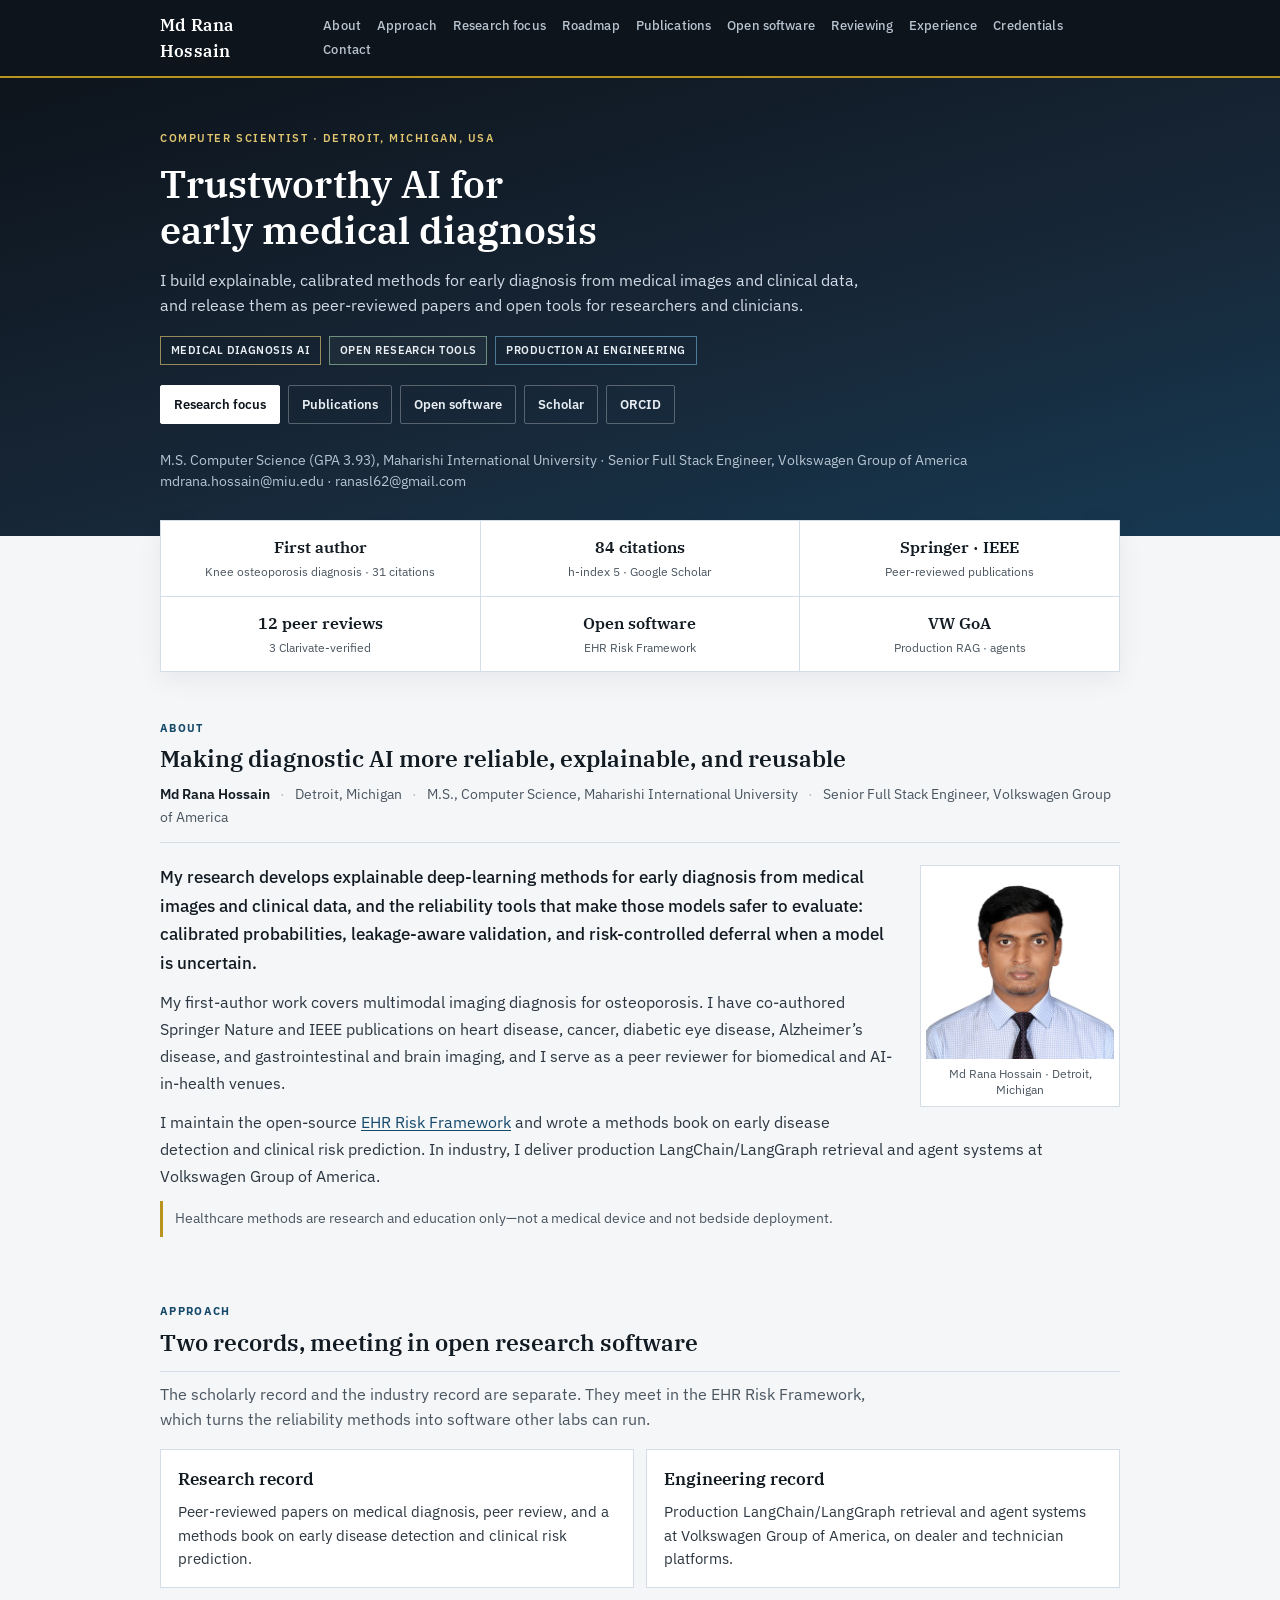
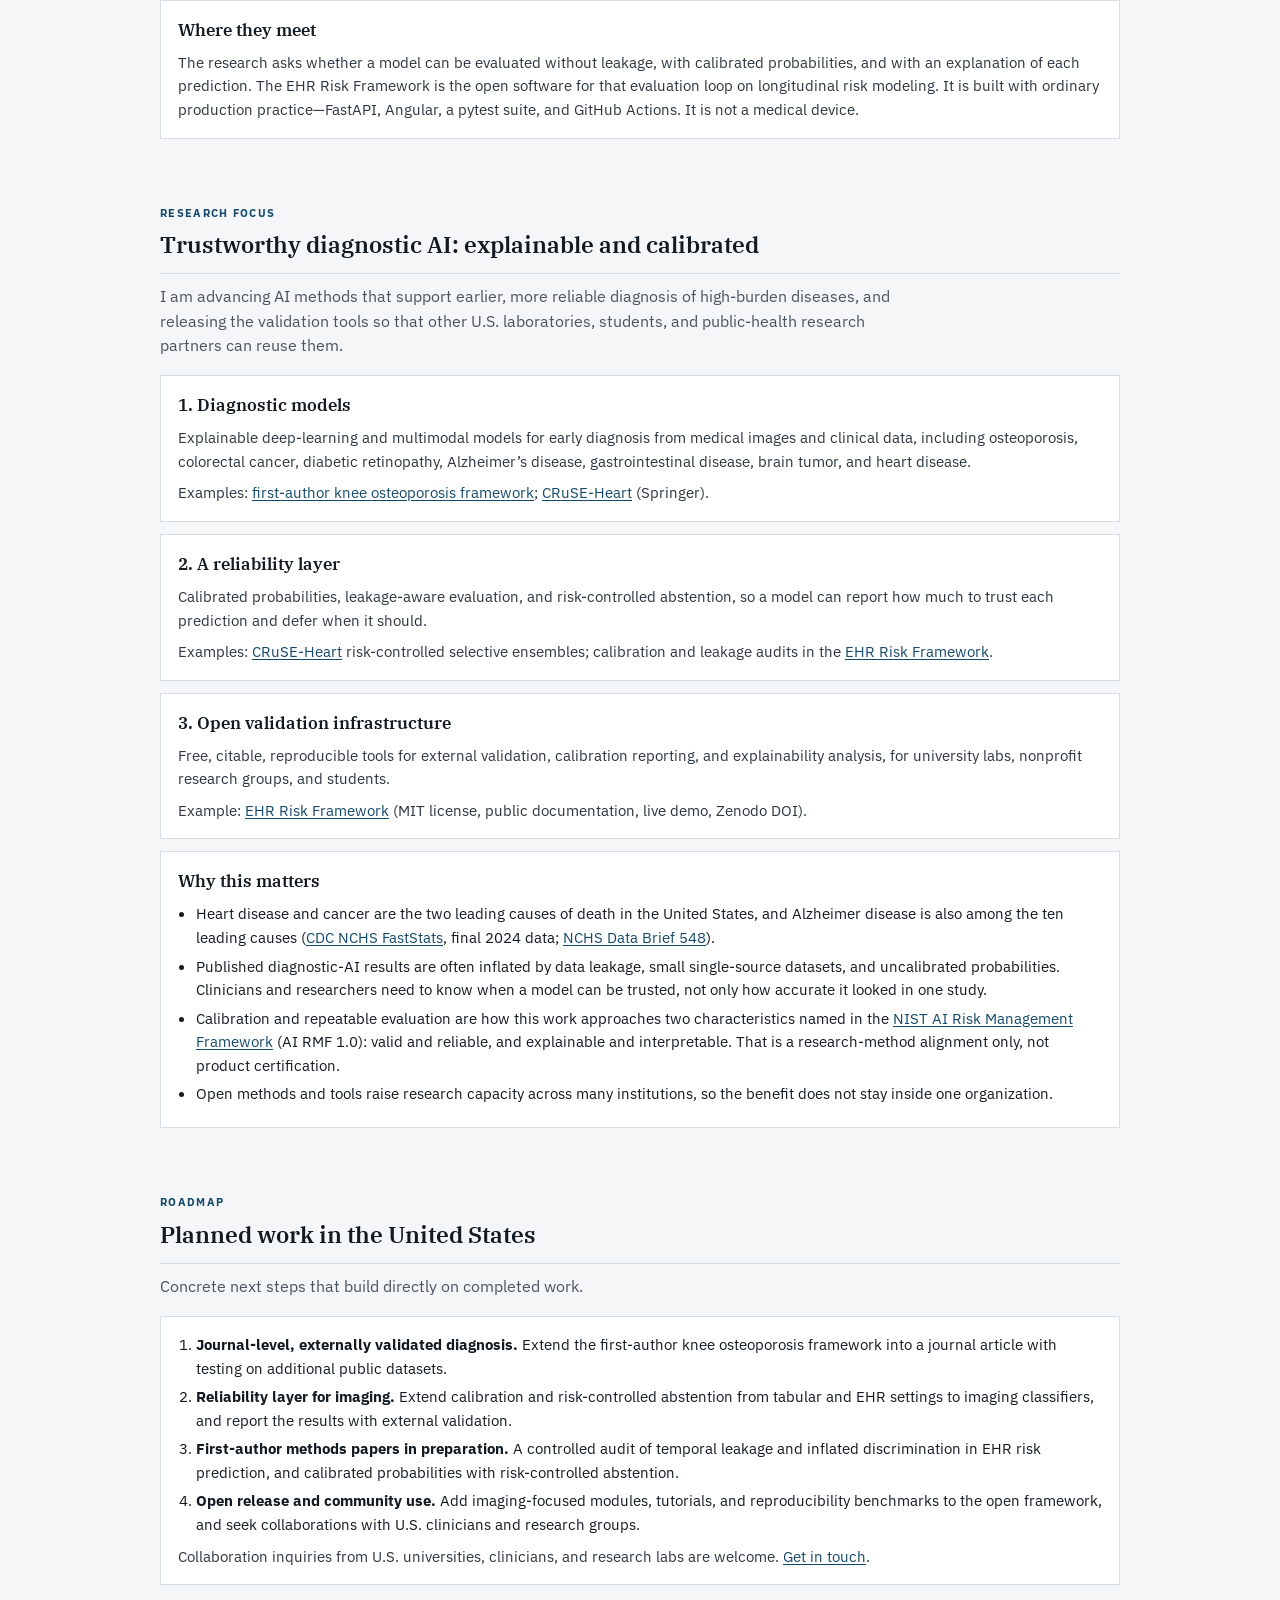
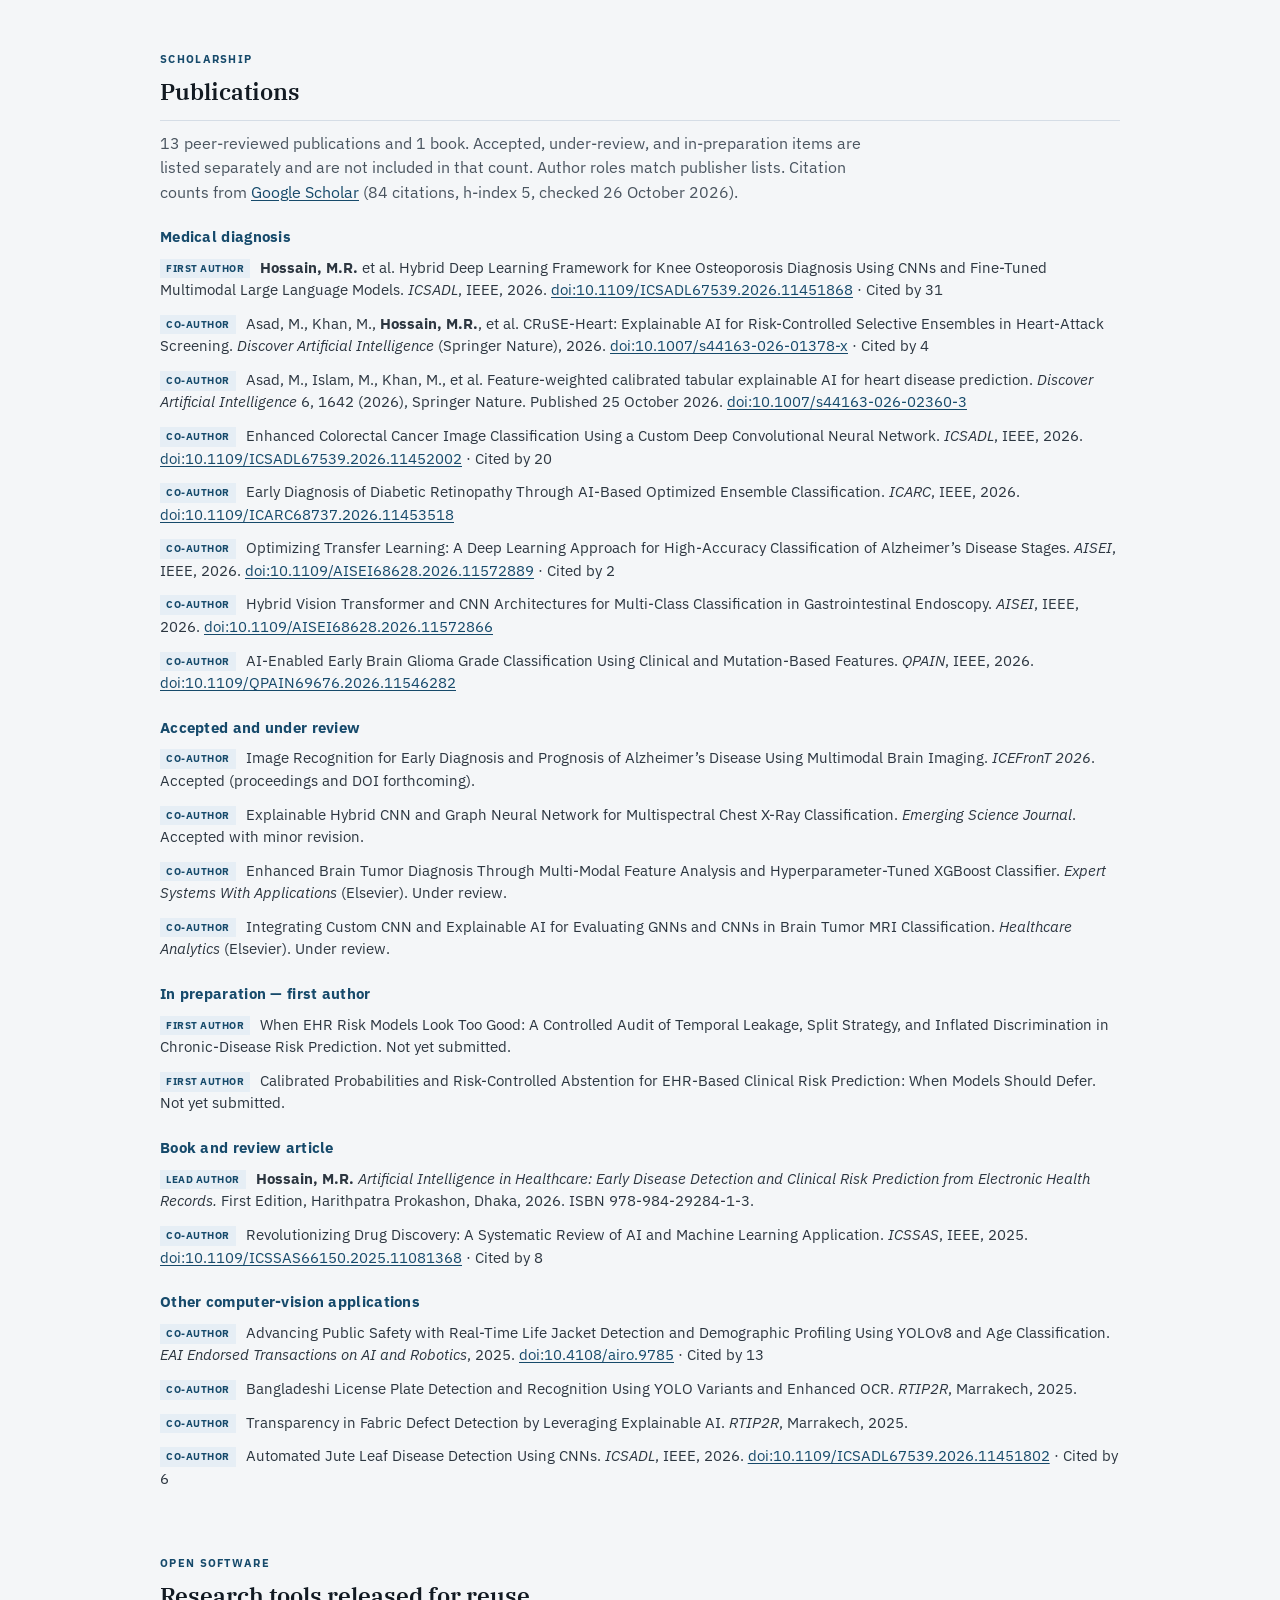
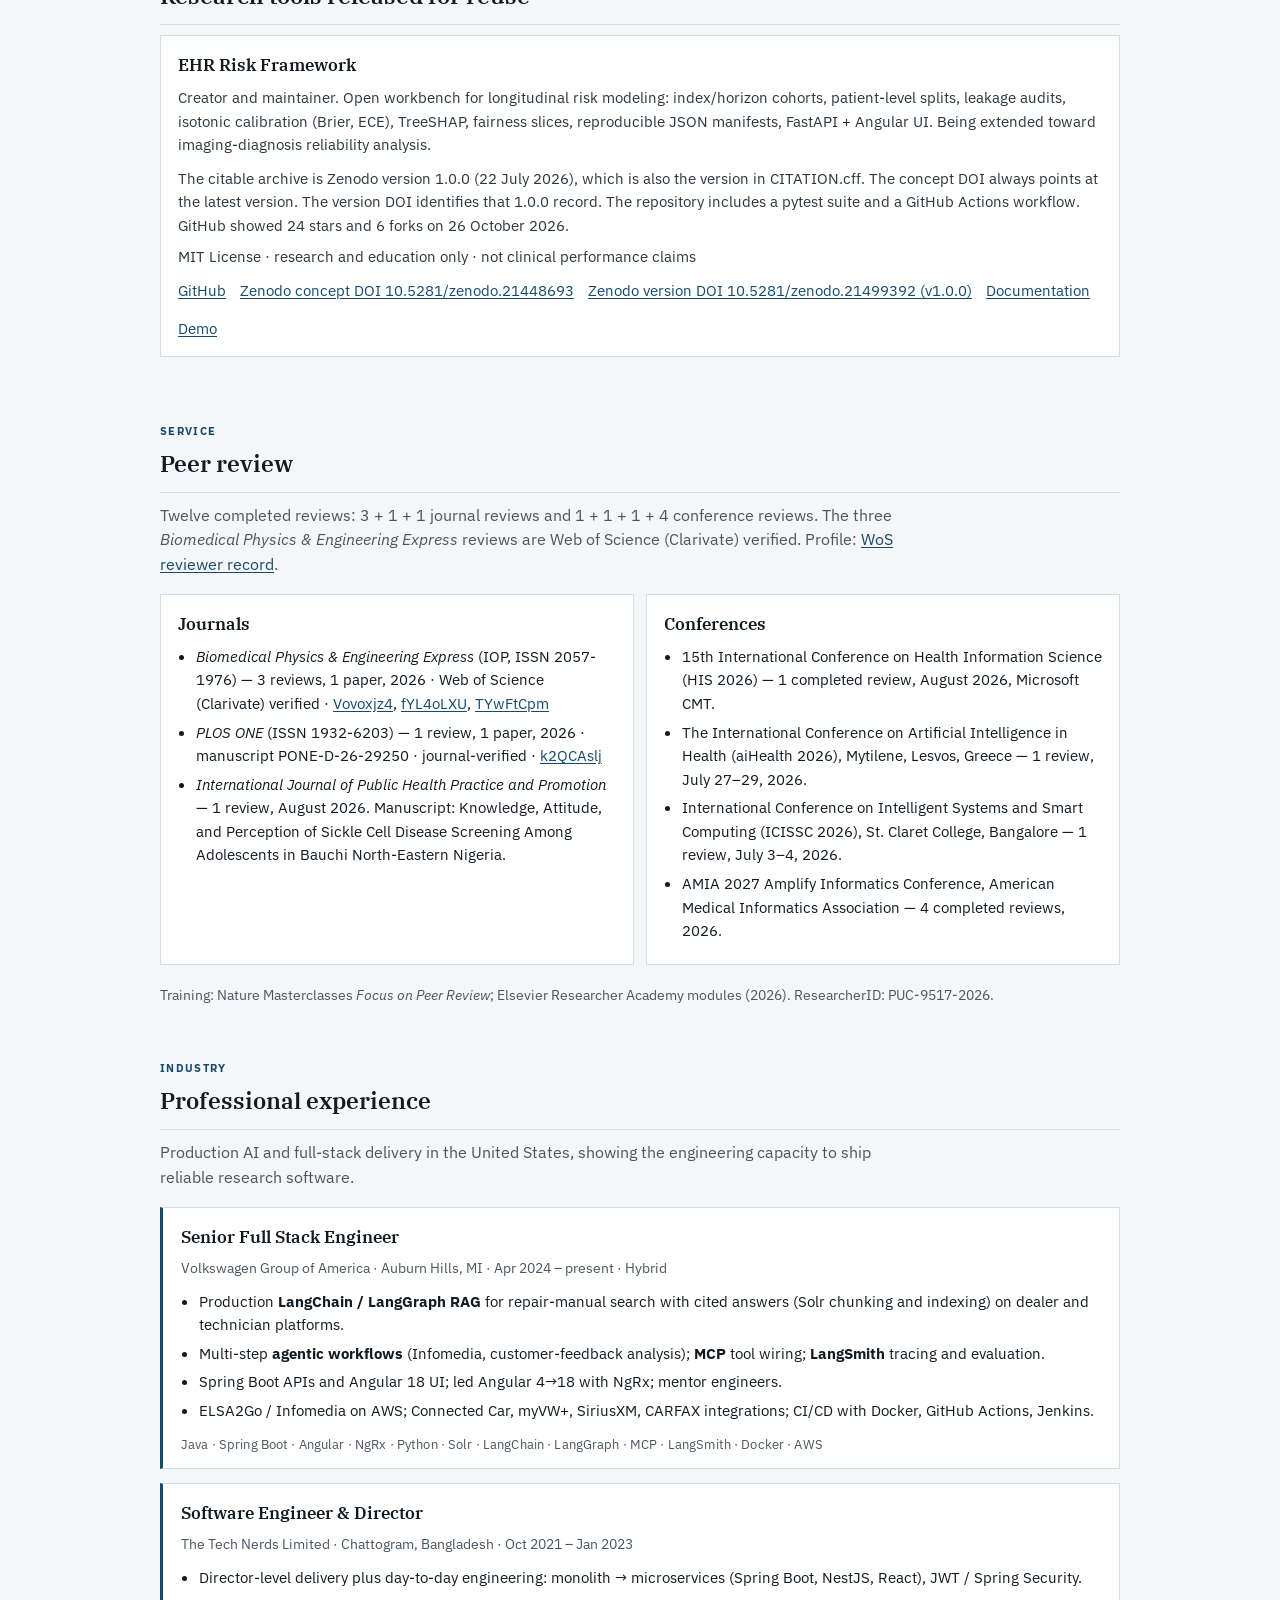
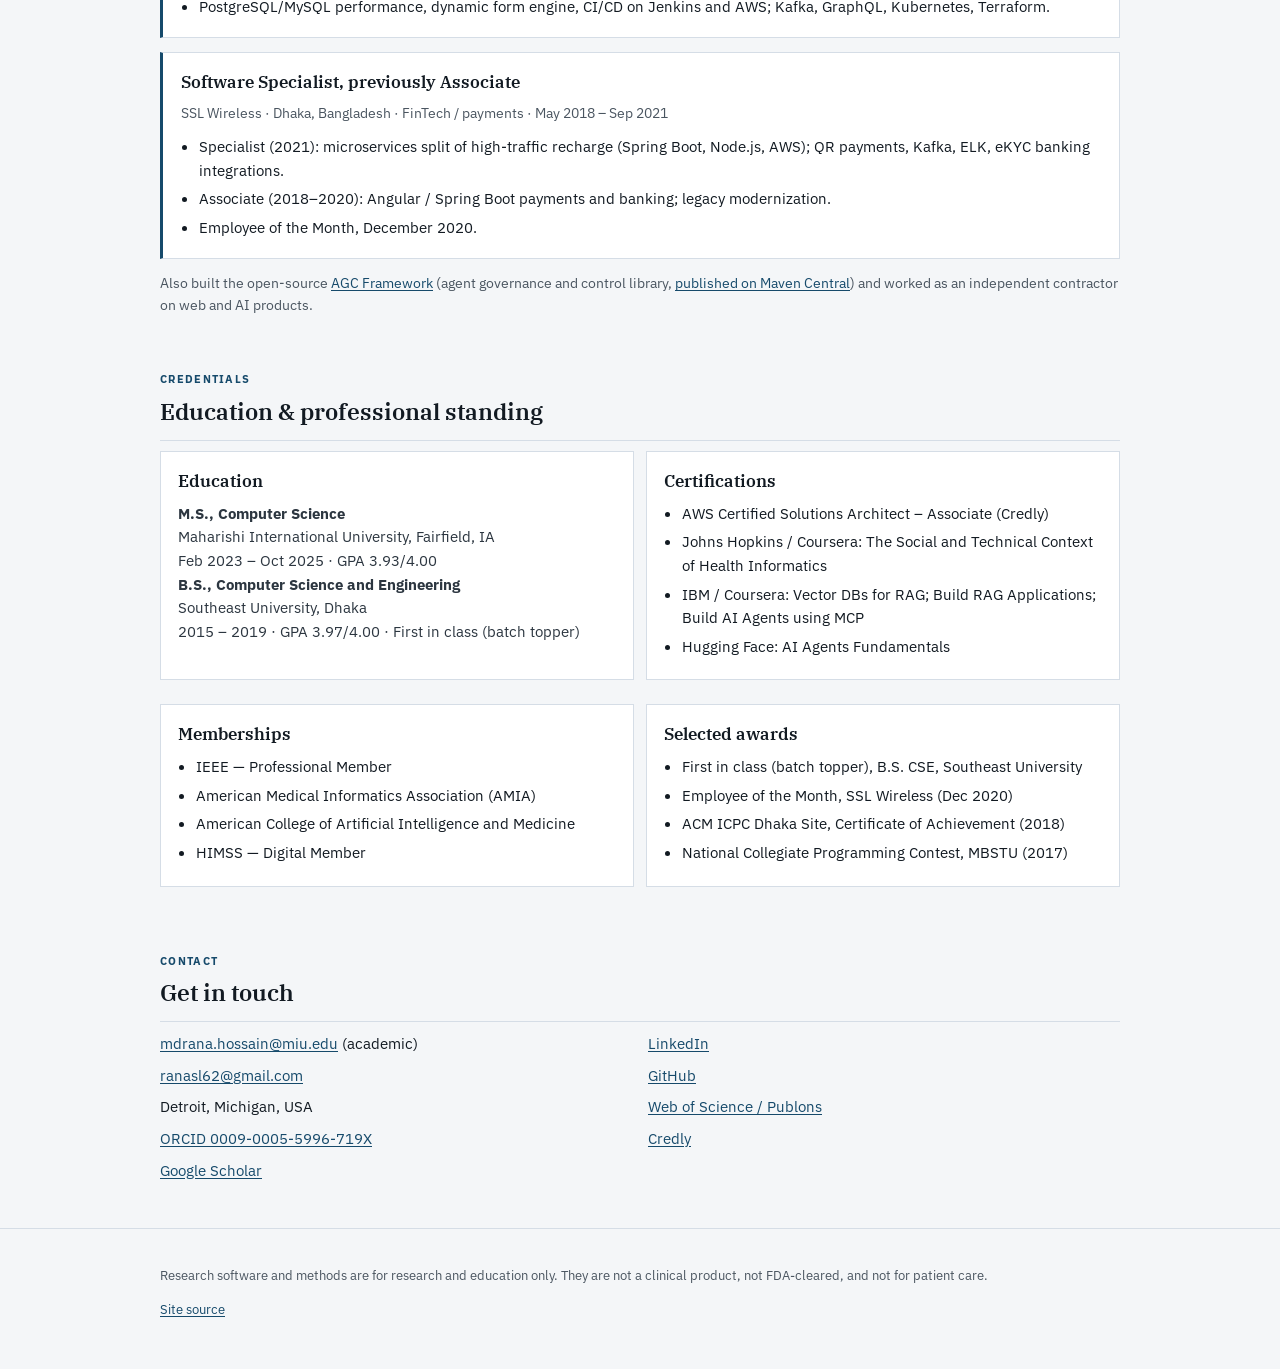
==== commit 5d7e8526: "update the content - added review" ====
--- a/index.html
+++ b/index.html
@@ -88,7 +88,7 @@
     <div role="listitem"><strong>First author</strong><span>Knee osteoporosis diagnosis · 31 citations</span></div>
     <div role="listitem"><strong>84 citations</strong><span>h-index 5 · Google Scholar</span></div>
     <div role="listitem"><strong>Springer · IEEE</strong><span>Peer-reviewed publications</span></div>
-    <div role="listitem"><strong>8 peer reviews</strong><span>4 Clarivate-verified</span></div>
+    <div role="listitem"><strong>12 peer reviews</strong><span>3 Clarivate-verified</span></div>
     <div role="listitem"><strong>Open software</strong><span>EHR Risk Framework</span></div>
     <div role="listitem"><strong>VW GoA</strong><span>Production RAG · agents</span></div>
   </div>
@@ -250,30 +250,31 @@
     <section id="reviews" class="wrap section">
       <p class="section-kicker">Service</p>
       <h2>Peer review</h2>
-      <p class="lead">Eight completed reviews, matching the venues below (3 + 1 + 1 journal reviews and one review each for three conferences). Four are <strong>Clarivate / Web of Science verified</strong>. Profile: <a href="https://publons.com/wos-op/a/11861496/">WoS reviewer record</a>.</p>
+      <p class="lead">Twelve completed reviews: 3 + 1 + 1 journal reviews and 1 + 1 + 1 + 4 conference reviews. The three <em>Biomedical Physics &amp; Engineering Express</em> reviews are Web of Science (Clarivate) verified. Profile: <a href="https://publons.com/wos-op/a/11861496/">WoS reviewer record</a>.</p>
       <div class="grid-2">
         <article class="card">
           <h3>Journals</h3>
           <ul>
             <li>
-              <em>Biomedical Physics &amp; Engineering Express</em> (IOP, ISSN 2057-1976) — 3 · Clarivate verified ·
+              <em>Biomedical Physics &amp; Engineering Express</em> (IOP, ISSN 2057-1976) — 3 reviews, 1 paper, 2026 · Web of Science (Clarivate) verified ·
               <a href="https://publons.com/wos-op/review/author/Vovoxjz4/">Vovoxjz4</a>,
               <a href="https://publons.com/wos-op/review/author/fYL4oLXU/">fYL4oLXU</a>,
               <a href="https://publons.com/wos-op/review/author/TYwFtCpm/">TYwFtCpm</a>
             </li>
             <li>
-              <em>PLOS ONE</em> (ISSN 1932-6203) — 1 · journal-verified ·
+              <em>PLOS ONE</em> (ISSN 1932-6203) — 1 review, 1 paper, 2026 · manuscript PONE-D-26-29250 · journal-verified ·
               <a href="https://publons.com/wos-op/review/author/k2QCAslj/">k2QCAslj</a>
             </li>
-            <li><em>International Journal of Public Health Practice and Promotion</em> — 1</li>
+            <li><em>International Journal of Public Health Practice and Promotion</em> — 1 review, August 2026. Manuscript: Knowledge, Attitude, and Perception of Sickle Cell Disease Screening Among Adolescents in Bauchi North-Eastern Nigeria.</li>
           </ul>
         </article>
         <article class="card">
           <h3>Conferences</h3>
           <ul>
-            <li>Health Information Science (HIS 2026) — 1</li>
-            <li>aiHealth 2026 — 1</li>
-            <li>ICISSC 2026 — 1</li>
+            <li>15th International Conference on Health Information Science (HIS 2026) — 1 completed review, August 2026, Microsoft CMT.</li>
+            <li>The International Conference on Artificial Intelligence in Health (aiHealth 2026), Mytilene, Lesvos, Greece — 1 review, July 27–29, 2026.</li>
+            <li>International Conference on Intelligent Systems and Smart Computing (ICISSC 2026), St. Claret College, Bangalore — 1 review, July 3–4, 2026.</li>
+            <li>AMIA 2027 Amplify Informatics Conference, American Medical Informatics Association — 4 completed reviews, 2026.</li>
           </ul>
         </article>
       </div>
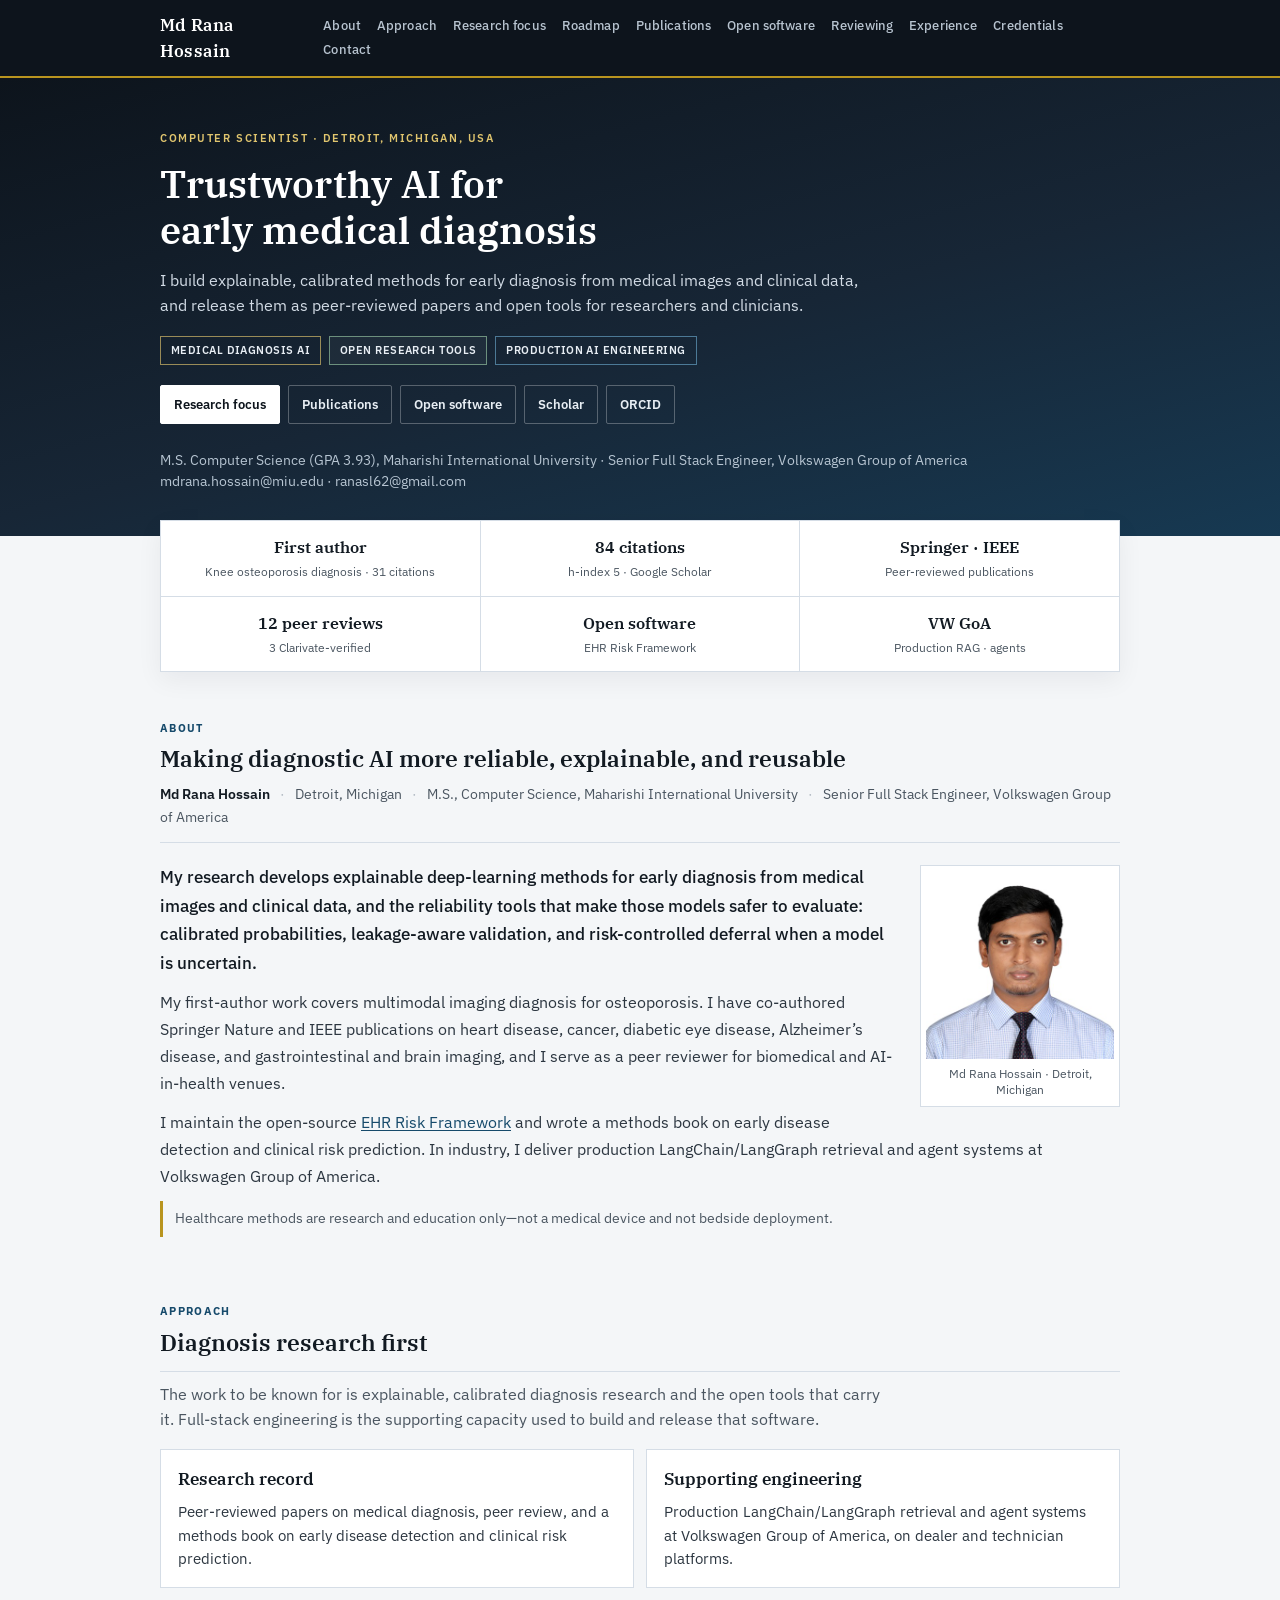
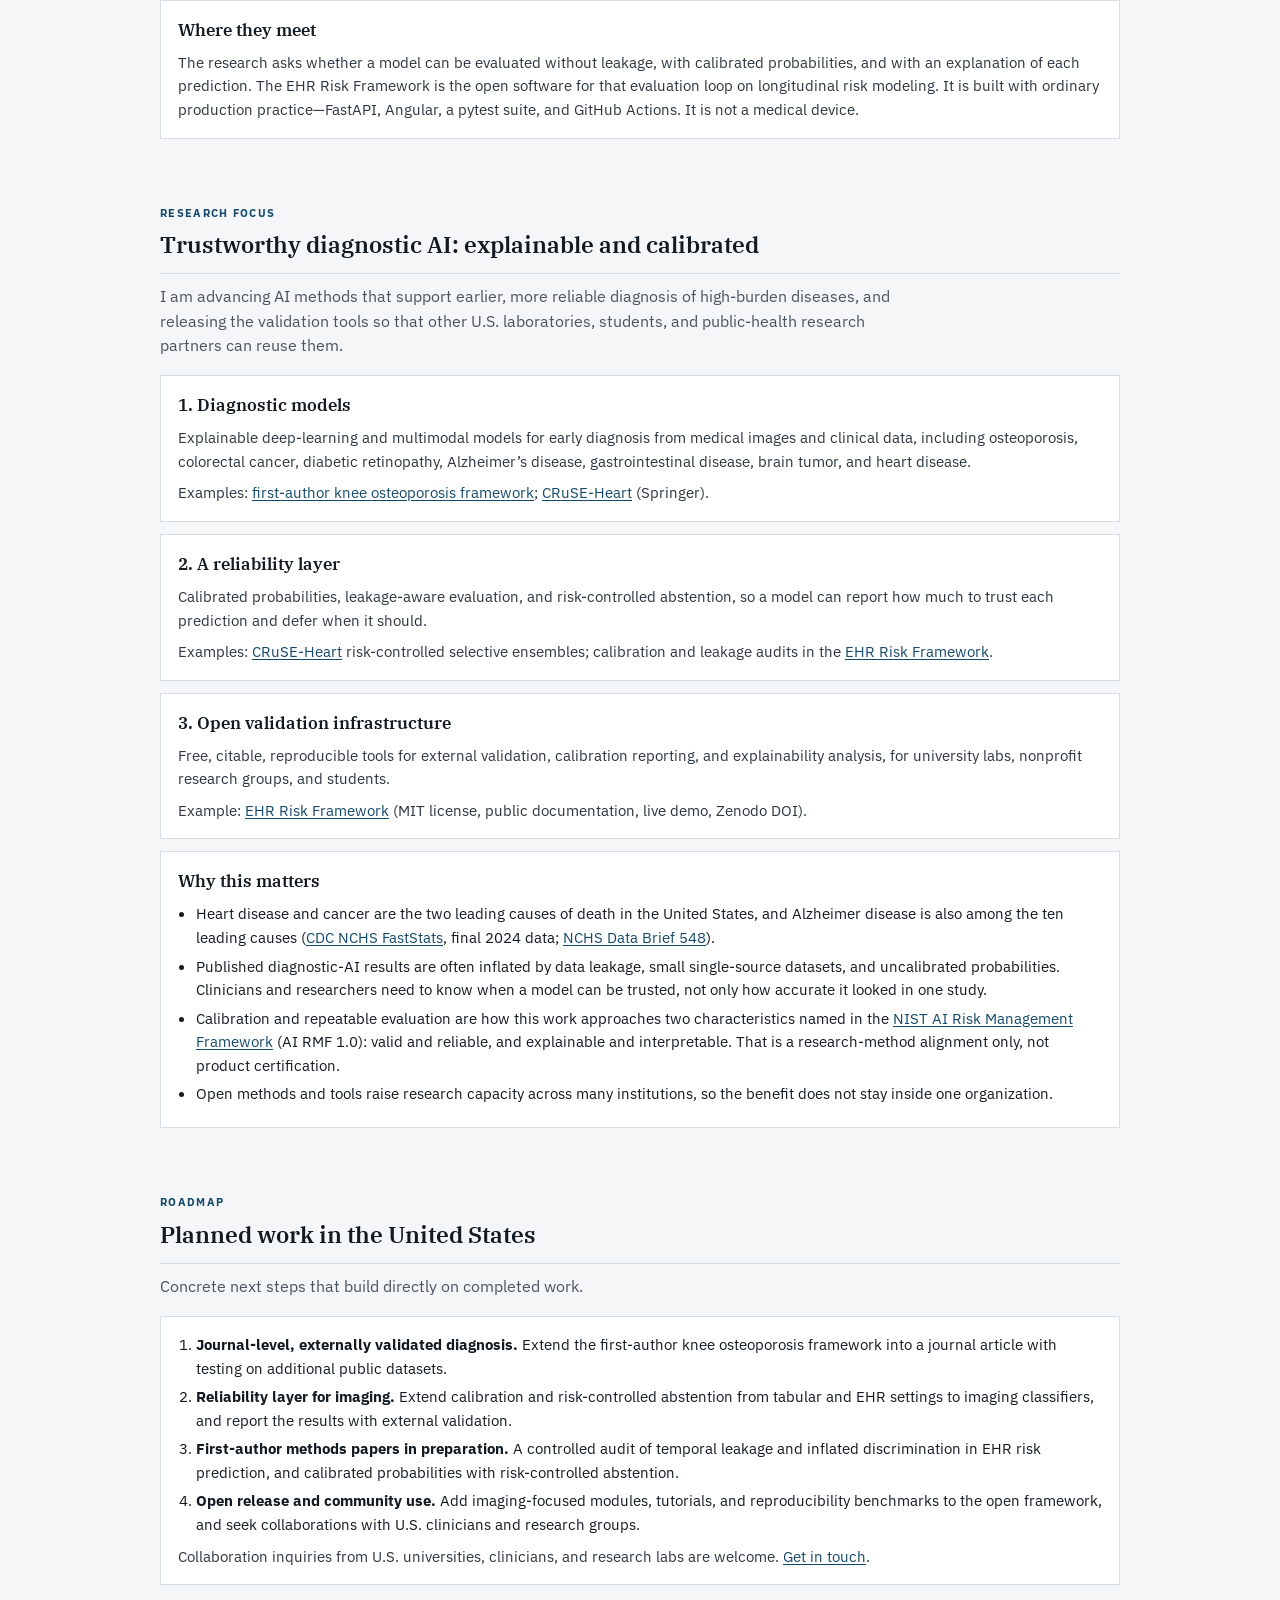
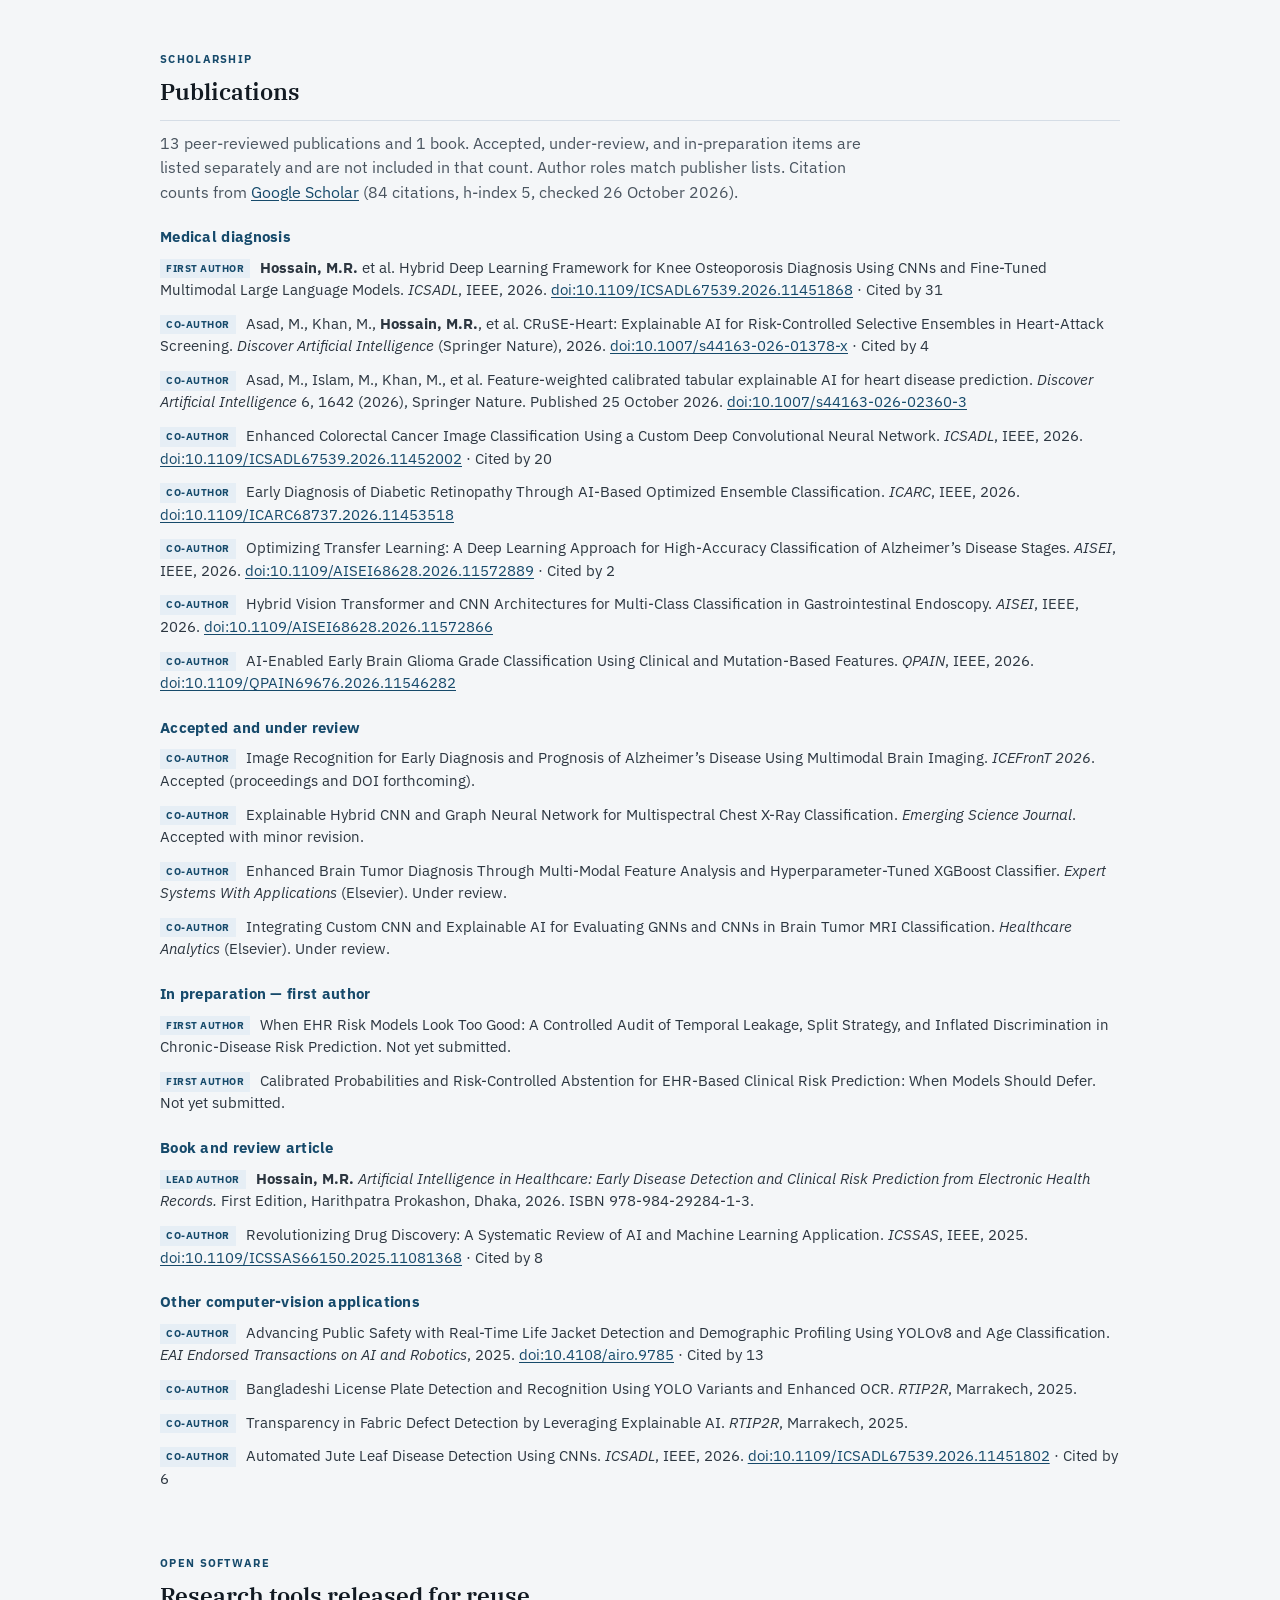
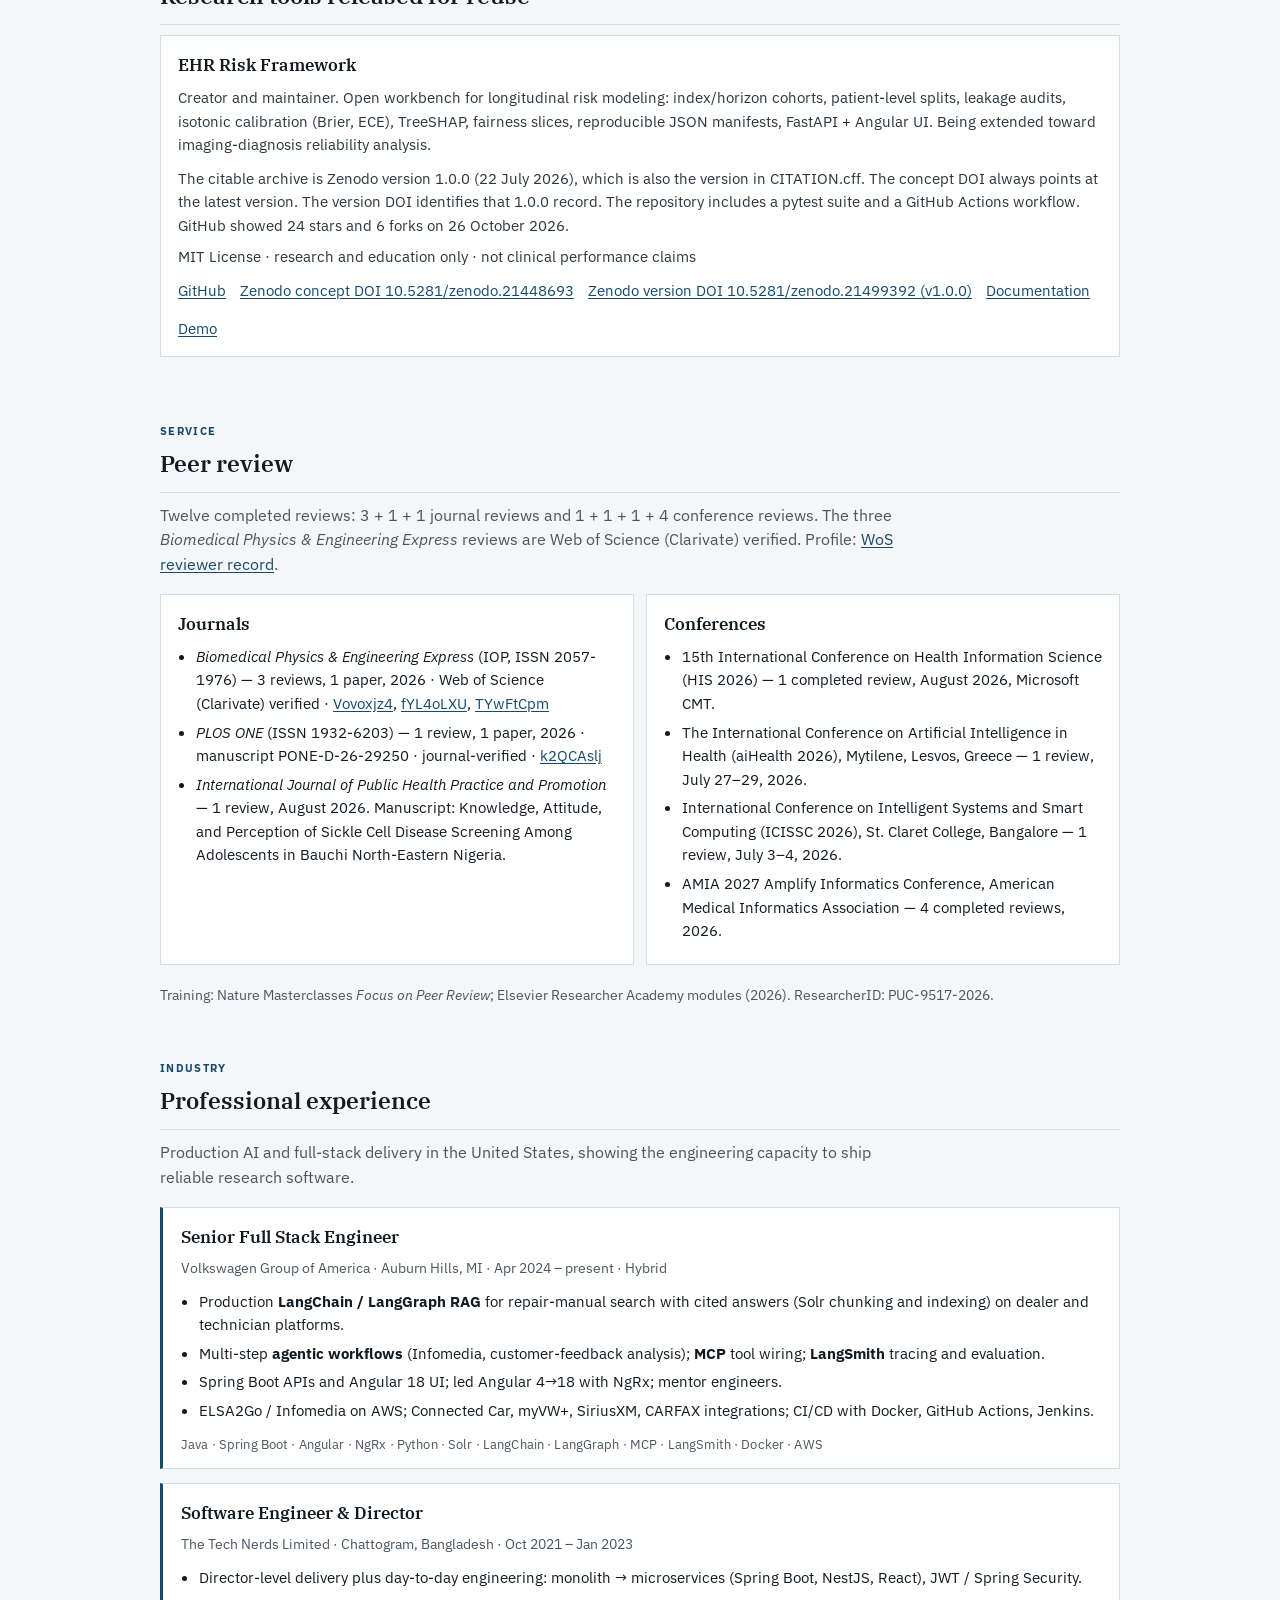
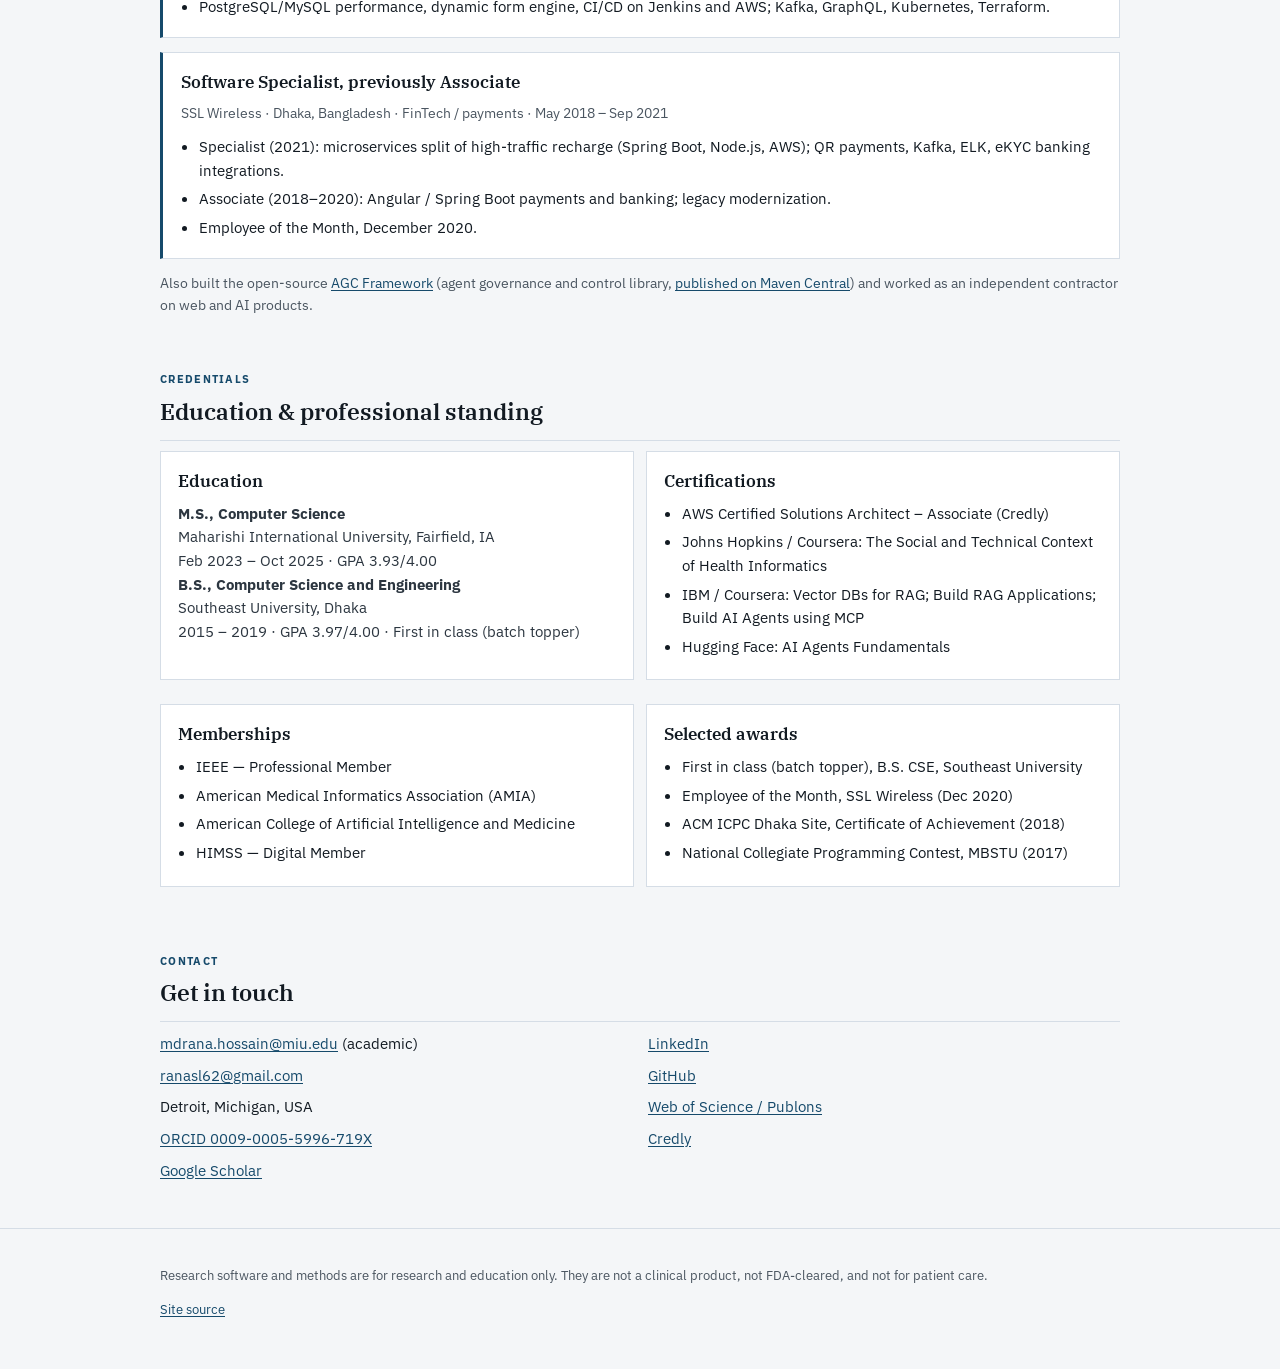
==== commit 863ebb49: "update content" ====
--- a/index.html
+++ b/index.html
@@ -120,15 +120,15 @@
 
     <section id="approach" class="wrap section">
       <p class="section-kicker">Approach</p>
-      <h2>Two records, meeting in open research software</h2>
-      <p class="lead">The scholarly record and the industry record are separate. They meet in the EHR Risk Framework, which turns the reliability methods into software other labs can run.</p>
+      <h2>Diagnosis research first</h2>
+      <p class="lead">The work to be known for is explainable, calibrated diagnosis research and the open tools that carry it. Full-stack engineering is the supporting capacity used to build and release that software.</p>
       <div class="grid-2">
         <article class="card">
           <h3>Research record</h3>
           <p>Peer-reviewed papers on medical diagnosis, peer review, and a methods book on early disease detection and clinical risk prediction.</p>
         </article>
         <article class="card">
-          <h3>Engineering record</h3>
+          <h3>Supporting engineering</h3>
           <p>Production LangChain/LangGraph retrieval and agent systems at Volkswagen Group of America, on dealer and technician platforms.</p>
         </article>
       </div>
